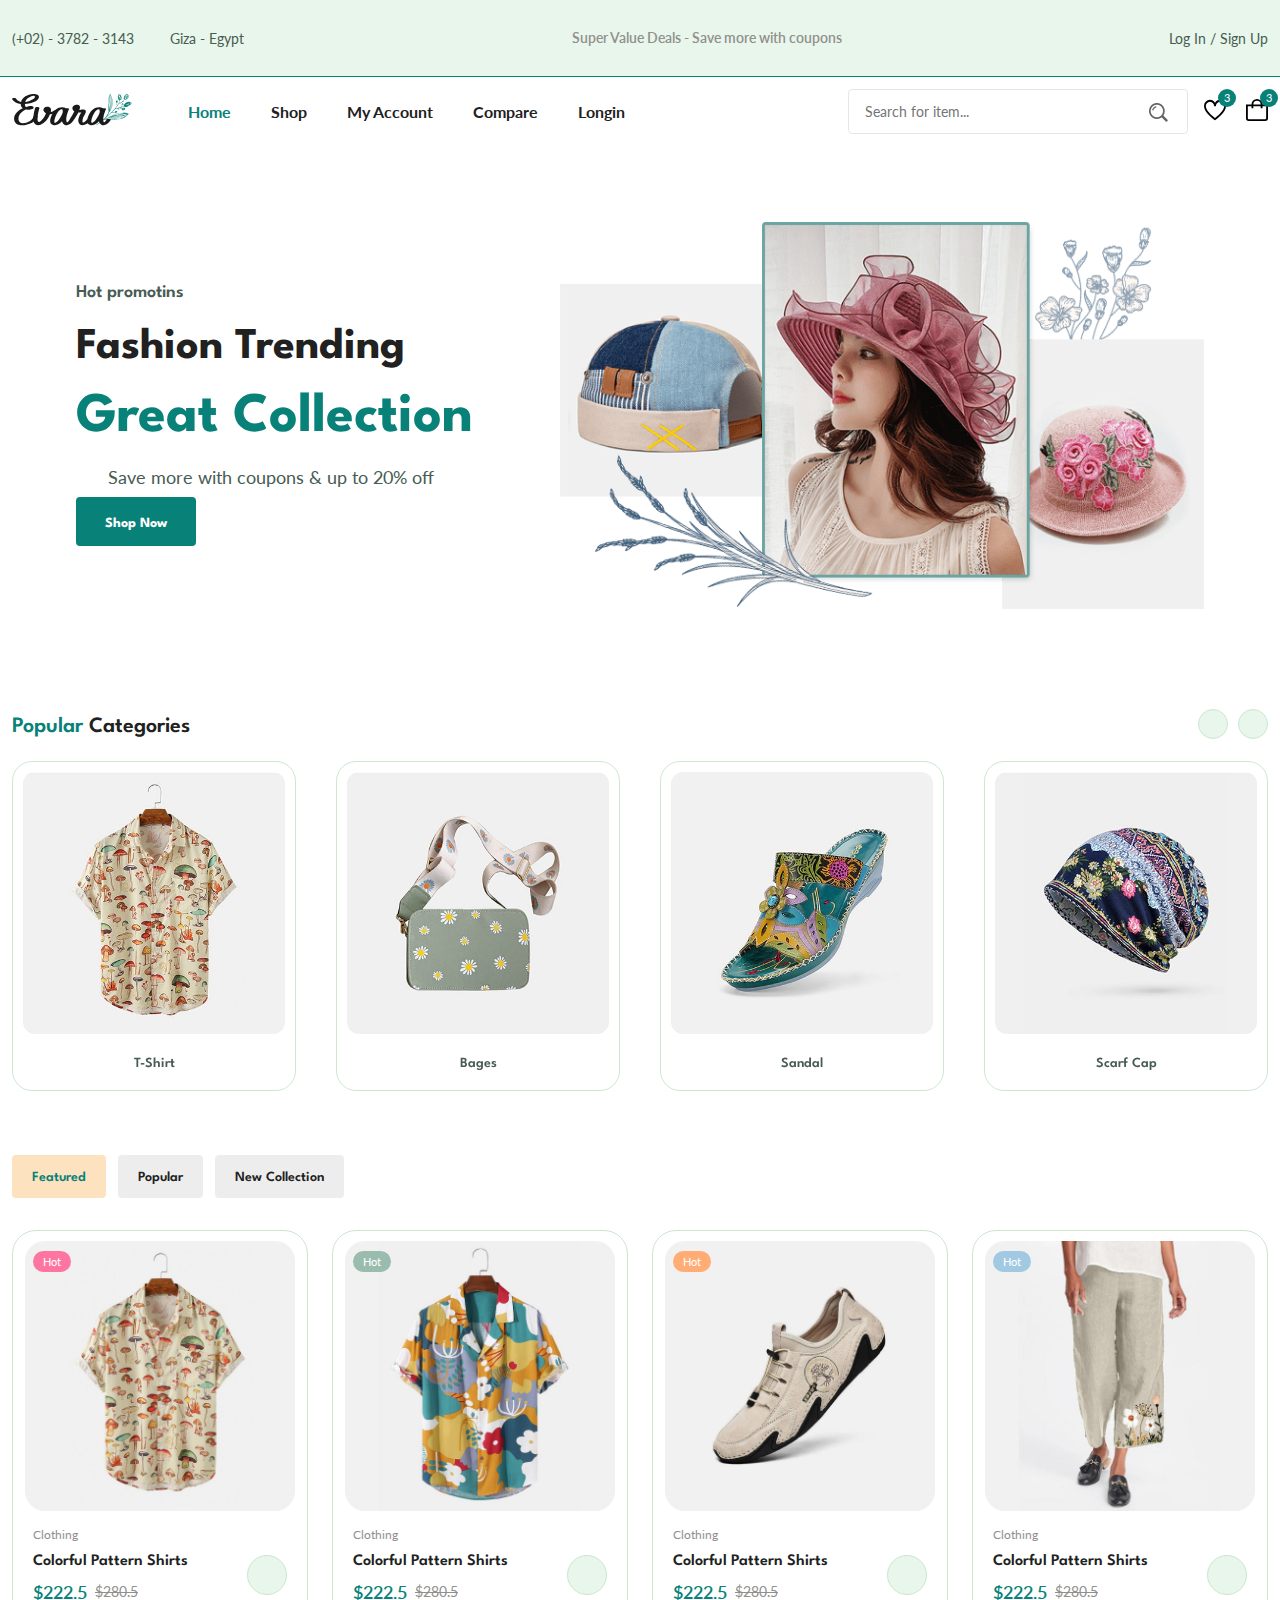
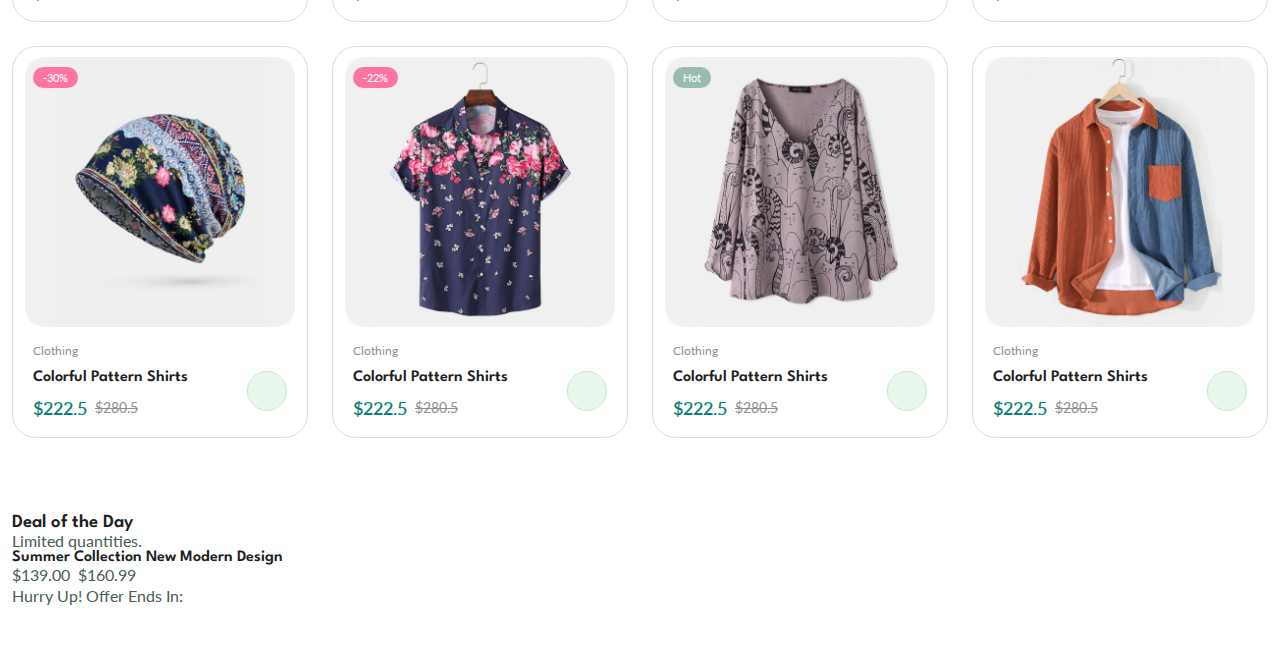
==== index.html @ 7e5b90b3 "first commit" ====
<!DOCTYPE html>
<html lang="en">
  <head>
    <meta charset="UTF-8" />
    <meta name="viewport" content="width=device-width, initial-scale=1.0" />

    <!--=============== FLATICON ===============-->
    <link
      rel="stylesheet"
      href="https://cdn-uicons.flaticon.com/2.1.0/uicons-bold-straight/css/uicons-bold-straight.css"
    />
    <link
      rel="stylesheet"
      href="https://cdn-uicons.flaticon.com/2.1.0/uicons-solid-straight/css/uicons-solid-straight.css"
    />
    <link
      rel="stylesheet"
      href="https://cdn-uicons.flaticon.com/2.1.0/uicons-regular-straight/css/uicons-regular-straight.css"
    />
    <!--=============== SWIPER CSS ===============-->
    <link
      rel="stylesheet"
      href="https://cdn.jsdelivr.net/npm/swiper@11/swiper-bundle.min.css"
    />

    <!--=============== CSS ===============-->
    <link rel="stylesheet" href="assets/css/styles.css" />

    <title>E-commerce</title>
  </head>
  <body>
    <!--=============== HEADER ===============-->
    <header class="header">
      <div class="header-top">
        <div class="header-container container">
          <div class="header-contact">
            <span>(+02) - 3782 - 3143</span>
            <span>Giza - Egypt</span>
          </div>
          <p class="header-alert-news">
            Super Value Deals - Save more with coupons
          </p>
          <a href="login-register.html" class="header-top-action">
            Log In / Sign Up
          </a>
        </div>
      </div>

      <nav class="nav container">
        <a href="/index.html" class="nav-logo">
          <img src="assets/img/logo.svg" alt="" class="nav-logo-img"
        /></a>

        <div class="nav-menu" id="nav-menu">
          <ul class="nav-list">
            <li class="nav-item">
              <a href="index.html" class="nav-link active-link">Home</a>
            </li>

            <li class="nav-item">
              <a href="shop.html" class="nav-link">Shop</a>
            </li>

            <li class="nav-item">
              <a href="accounts.html" class="nav-link">My Account</a>
            </li>

            <li class="nav-item">
              <a href="compare.html" class="nav-link">Compare</a>
            </li>

            <li class="nav-item">
              <a href="login-register.html" class="nav-link">Longin</a>
            </li>
          </ul>

          <div class="header-search">
            <input
              type="text"
              placeholder="Search for item..."
              class="form-input"
            />

            <button class="search-btn">
              <img src="assets/img/search.png" alt="" />
            </button>
          </div>
        </div>

        <div class="header-user-actions">
          <a href="wishlist.html" class="header-action-btn"
            ><img src="assets/img/icon-heart.svg" alt="" />
            <span class="count">3</span></a
          >

          <a href="cart.html" class="header-action-btn"
            ><img src="assets/img/icon-cart.svg" alt="" />
            <span class="count">3</span></a
          >
        </div>
      </nav>
    </header>

    <!--=============== MAIN ===============-->
    <main class="main">
      <!--=============== HOME ===============-->
      <section class="home section-lg">
        <div class="home-container container grid">
          <div class="home-content">
            <span class="home-subtitle">Hot promotins</span>
            <h1 class="home-title">
              Fashion Trending <span>Great Collection</span>
            </h1>
            <p class="home-description">
              Save more with coupons & up to 20% off
            </p>
            <a href="shop.html" class="btn">Shop Now</a>
          </div>

          <img src="assets/img/home-img.png" alt="" class="home-img" />
        </div>
      </section>

      <!--=============== CATEGORIES ===============-->
      <section class="categories container section">
        <h3 class="section-title"><span>Popular</span> Categories</h3>
        <div class="categories-container swiper">
          <div class="swiper-wrapper">
            <a href="shop.html" class="category-item swiper-slide">
              <img
                src="assets/img/category-1.jpg"
                alt=""
                class="category-img"
              />
              <h3 class="category-title">T-Shirt</h3>
            </a>

            <a href="shop.html" class="category-item swiper-slide">
              <img
                src="assets/img/category-2.jpg"
                alt=""
                class="category-img"
              />
              <h3 class="category-title">Bages</h3>
            </a>

            <a href="shop.html" class="category-item swiper-slide">
              <img
                src="assets/img/category-3.jpg"
                alt=""
                class="category-img"
              />
              <h3 class="category-title">Sandal</h3>
            </a>

            <a href="shop.html" class="category-item swiper-slide">
              <img
                src="assets/img/category-4.jpg"
                alt=""
                class="category-img"
              />
              <h3 class="category-title">Scarf Cap</h3>
            </a>

            <a href="shop.html" class="category-item swiper-slide">
              <img
                src="assets/img/category-5.jpg"
                alt=""
                class="category-img"
              />
              <h3 class="category-title">Shoes</h3>
            </a>

            <a href="shop.html" class="category-item swiper-slide">
              <img
                src="assets/img/category-6.jpg"
                alt=""
                class="category-img"
              />
              <h3 class="category-title">Pillowcase</h3>
            </a>

            <a href="shop.html" class="category-item swiper-slide">
              <img
                src="assets/img/category-7.jpg"
                alt=""
                class="category-img"
              />
              <h3 class="category-title">Jumpsuit</h3>
            </a>

            <a href="shop.html" class="category-item swiper-slide">
              <img
                src="assets/img/category-8.jpg"
                alt=""
                class="category-img"
              />
              <h3 class="category-title">Hats</h3>
            </a>
          </div>

          <div class="swiper-button-next">
            <i class="fi fi-bs-angle-small-right"></i>
          </div>
          <div class="swiper-button-prev">
            <i class="fi fi-bs-angle-small-left"></i>
          </div>
        </div>
      </section>

      <!--=============== PRODUCTS ===============-->
      <section class="products section container">
        <div class="tab-btns">
          <span class="tab-btn active-tab" data-target="#featured"
            >Featured</span
          >
          <span class="tab-btn" data-target="#popular">Popular</span>
          <span class="tab-btn" data-target="#new-added">New Collection</span>
        </div>

        <div class="tab-items">
          <div class="tab-item active-tab" content id="featured">
            <div class="products-container grid">
              <div class="product-item">
                <div class="product-banner">
                  <a href="details.html" class="product-images">
                    <img
                      src="assets/img/product-1-1.jpg"
                      alt=""
                      class="product-img default"
                    />

                    <img
                      src="assets/img/product-1-2.jpg"
                      alt=""
                      class="product-img hover"
                    />
                  </a>

                  <div class="product-actions">
                    <a href="#" class="action-btn" aria-label="Quick View">
                      <i class="fi fi-rs-eye"></i>
                    </a>

                    <a href="#" class="action-btn" aria-label="Add To Wishlist">
                      <i class="fi fi-rs-heart"></i>
                    </a>

                    <a href="#" class="action-btn" aria-label="Compare">
                      <i class="fi fi-rs-shuffle"></i>
                    </a>
                  </div>

                  <div class="product-badge light-pink">Hot</div>
                </div>

                <div class="product-content">
                  <span class="product-category">Clothing</span>
                  <a href="details.html">
                    <h3 class="product-title">Colorful Pattern Shirts</h3>
                  </a>
                  <div class="product-rating">
                    <i class="fi fi-ss-star"></i>
                    <i class="fi fi-ss-star"></i>
                    <i class="fi fi-ss-star"></i>
                    <i class="fi fi-ss-star"></i>
                    <i class="fi fi-ss-star"></i>
                  </div>
                  <div class="product-price flex">
                    <span class="new-price">$222.5</span>
                    <span class="old-price">$280.5</span>
                  </div>

                  <a
                    href="#"
                    class="action-btn cart-btn"
                    aria-label="Add To Cart"
                  >
                    <i class="fi fi-rs-shopping-bag-add"></i>
                  </a>
                </div>
              </div>

              <div class="product-item">
                <div class="product-banner">
                  <a href="details.html" class="product-images">
                    <img
                      src="assets/img/product-2-1.jpg"
                      alt=""
                      class="product-img default"
                    />

                    <img
                      src="assets/img/product-2-2.jpg"
                      alt=""
                      class="product-img hover"
                    />
                  </a>

                  <div class="product-actions">
                    <a href="#" class="action-btn" aria-label="Quick View">
                      <i class="fi fi-rs-eye"></i>
                    </a>

                    <a href="#" class="action-btn" aria-label="Add To Wishlist">
                      <i class="fi fi-rs-heart"></i>
                    </a>

                    <a href="#" class="action-btn" aria-label="Compare">
                      <i class="fi fi-rs-shuffle"></i>
                    </a>
                  </div>

                  <div class="product-badge light-green">Hot</div>
                </div>

                <div class="product-content">
                  <span class="product-category">Clothing</span>
                  <a href="details.html">
                    <h3 class="product-title">Colorful Pattern Shirts</h3>
                  </a>
                  <div class="product-rating">
                    <i class="fi fi-ss-star"></i>
                    <i class="fi fi-ss-star"></i>
                    <i class="fi fi-ss-star"></i>
                    <i class="fi fi-ss-star"></i>
                    <i class="fi fi-ss-star"></i>
                  </div>
                  <div class="product-price flex">
                    <span class="new-price">$222.5</span>
                    <span class="old-price">$280.5</span>
                  </div>

                  <a
                    href="#"
                    class="action-btn cart-btn"
                    aria-label="Add To Cart"
                  >
                    <i class="fi fi-rs-shopping-bag-add"></i>
                  </a>
                </div>
              </div>

              <div class="product-item">
                <div class="product-banner">
                  <a href="details.html" class="product-images">
                    <img
                      src="assets/img/product-3-1.jpg"
                      alt=""
                      class="product-img default"
                    />

                    <img
                      src="assets/img/product-3-2.jpg"
                      alt=""
                      class="product-img hover"
                    />
                  </a>

                  <div class="product-actions">
                    <a href="#" class="action-btn" aria-label="Quick View">
                      <i class="fi fi-rs-eye"></i>
                    </a>

                    <a href="#" class="action-btn" aria-label="Add To Wishlist">
                      <i class="fi fi-rs-heart"></i>
                    </a>

                    <a href="#" class="action-btn" aria-label="Compare">
                      <i class="fi fi-rs-shuffle"></i>
                    </a>
                  </div>

                  <div class="product-badge light-orange">Hot</div>
                </div>

                <div class="product-content">
                  <span class="product-category">Clothing</span>
                  <a href="details.html">
                    <h3 class="product-title">Colorful Pattern Shirts</h3>
                  </a>
                  <div class="product-rating">
                    <i class="fi fi-ss-star"></i>
                    <i class="fi fi-ss-star"></i>
                    <i class="fi fi-ss-star"></i>
                    <i class="fi fi-ss-star"></i>
                    <i class="fi fi-ss-star"></i>
                  </div>
                  <div class="product-price flex">
                    <span class="new-price">$222.5</span>
                    <span class="old-price">$280.5</span>
                  </div>

                  <a
                    href="#"
                    class="action-btn cart-btn"
                    aria-label="Add To Cart"
                  >
                    <i class="fi fi-rs-shopping-bag-add"></i>
                  </a>
                </div>
              </div>

              <div class="product-item">
                <div class="product-banner">
                  <a href="details.html" class="product-images">
                    <img
                      src="assets/img/product-4-1.jpg"
                      alt=""
                      class="product-img default"
                    />

                    <img
                      src="assets/img/product-4-2.jpg"
                      alt=""
                      class="product-img hover"
                    />
                  </a>

                  <div class="product-actions">
                    <a href="#" class="action-btn" aria-label="Quick View">
                      <i class="fi fi-rs-eye"></i>
                    </a>

                    <a href="#" class="action-btn" aria-label="Add To Wishlist">
                      <i class="fi fi-rs-heart"></i>
                    </a>

                    <a href="#" class="action-btn" aria-label="Compare">
                      <i class="fi fi-rs-shuffle"></i>
                    </a>
                  </div>

                  <div class="product-badge light-blue">Hot</div>
                </div>

                <div class="product-content">
                  <span class="product-category">Clothing</span>
                  <a href="details.html">
                    <h3 class="product-title">Colorful Pattern Shirts</h3>
                  </a>
                  <div class="product-rating">
                    <i class="fi fi-ss-star"></i>
                    <i class="fi fi-ss-star"></i>
                    <i class="fi fi-ss-star"></i>
                    <i class="fi fi-ss-star"></i>
                    <i class="fi fi-ss-star"></i>
                  </div>
                  <div class="product-price flex">
                    <span class="new-price">$222.5</span>
                    <span class="old-price">$280.5</span>
                  </div>

                  <a
                    href="#"
                    class="action-btn cart-btn"
                    aria-label="Add To Cart"
                  >
                    <i class="fi fi-rs-shopping-bag-add"></i>
                  </a>
                </div>
              </div>

              <div class="product-item">
                <div class="product-banner">
                  <a href="details.html" class="product-images">
                    <img
                      src="assets/img/product-5-1.jpg"
                      alt=""
                      class="product-img default"
                    />

                    <img
                      src="assets/img/product-5-2.jpg"
                      alt=""
                      class="product-img hover"
                    />
                  </a>

                  <div class="product-actions">
                    <a href="#" class="action-btn" aria-label="Quick View">
                      <i class="fi fi-rs-eye"></i>
                    </a>

                    <a href="#" class="action-btn" aria-label="Add To Wishlist">
                      <i class="fi fi-rs-heart"></i>
                    </a>

                    <a href="#" class="action-btn" aria-label="Compare">
                      <i class="fi fi-rs-shuffle"></i>
                    </a>
                  </div>

                  <div class="product-badge light-pink">-30%</div>
                </div>

                <div class="product-content">
                  <span class="product-category">Clothing</span>
                  <a href="details.html">
                    <h3 class="product-title">Colorful Pattern Shirts</h3>
                  </a>
                  <div class="product-rating">
                    <i class="fi fi-ss-star"></i>
                    <i class="fi fi-ss-star"></i>
                    <i class="fi fi-ss-star"></i>
                    <i class="fi fi-ss-star"></i>
                    <i class="fi fi-ss-star"></i>
                  </div>
                  <div class="product-price flex">
                    <span class="new-price">$222.5</span>
                    <span class="old-price">$280.5</span>
                  </div>

                  <a
                    href="#"
                    class="action-btn cart-btn"
                    aria-label="Add To Cart"
                  >
                    <i class="fi fi-rs-shopping-bag-add"></i>
                  </a>
                </div>
              </div>

              <div class="product-item">
                <div class="product-banner">
                  <a href="details.html" class="product-images">
                    <img
                      src="assets/img/product-6-1.jpg"
                      alt=""
                      class="product-img default"
                    />

                    <img
                      src="assets/img/product-6-2.jpg"
                      alt=""
                      class="product-img hover"
                    />
                  </a>

                  <div class="product-actions">
                    <a href="#" class="action-btn" aria-label="Quick View">
                      <i class="fi fi-rs-eye"></i>
                    </a>

                    <a href="#" class="action-btn" aria-label="Add To Wishlist">
                      <i class="fi fi-rs-heart"></i>
                    </a>

                    <a href="#" class="action-btn" aria-label="Compare">
                      <i class="fi fi-rs-shuffle"></i>
                    </a>
                  </div>

                  <div class="product-badge light-pink">-22%</div>
                </div>

                <div class="product-content">
                  <span class="product-category">Clothing</span>
                  <a href="details.html">
                    <h3 class="product-title">Colorful Pattern Shirts</h3>
                  </a>
                  <div class="product-rating">
                    <i class="fi fi-ss-star"></i>
                    <i class="fi fi-ss-star"></i>
                    <i class="fi fi-ss-star"></i>
                    <i class="fi fi-ss-star"></i>
                    <i class="fi fi-ss-star"></i>
                  </div>
                  <div class="product-price flex">
                    <span class="new-price">$222.5</span>
                    <span class="old-price">$280.5</span>
                  </div>

                  <a
                    href="#"
                    class="action-btn cart-btn"
                    aria-label="Add To Cart"
                  >
                    <i class="fi fi-rs-shopping-bag-add"></i>
                  </a>
                </div>
              </div>

              <div class="product-item">
                <div class="product-banner">
                  <a href="details.html" class="product-images">
                    <img
                      src="assets/img/product-7-1.jpg"
                      alt=""
                      class="product-img default"
                    />

                    <img
                      src="assets/img/product-7-2.jpg"
                      alt=""
                      class="product-img hover"
                    />
                  </a>

                  <div class="product-actions">
                    <a href="#" class="action-btn" aria-label="Quick View">
                      <i class="fi fi-rs-eye"></i>
                    </a>

                    <a href="#" class="action-btn" aria-label="Add To Wishlist">
                      <i class="fi fi-rs-heart"></i>
                    </a>

                    <a href="#" class="action-btn" aria-label="Compare">
                      <i class="fi fi-rs-shuffle"></i>
                    </a>
                  </div>

                  <div class="product-badge light-green">Hot</div>
                </div>

                <div class="product-content">
                  <span class="product-category">Clothing</span>
                  <a href="details.html">
                    <h3 class="product-title">Colorful Pattern Shirts</h3>
                  </a>
                  <div class="product-rating">
                    <i class="fi fi-ss-star"></i>
                    <i class="fi fi-ss-star"></i>
                    <i class="fi fi-ss-star"></i>
                    <i class="fi fi-ss-star"></i>
                    <i class="fi fi-ss-star"></i>
                  </div>
                  <div class="product-price flex">
                    <span class="new-price">$222.5</span>
                    <span class="old-price">$280.5</span>
                  </div>

                  <a
                    href="#"
                    class="action-btn cart-btn"
                    aria-label="Add To Cart"
                  >
                    <i class="fi fi-rs-shopping-bag-add"></i>
                  </a>
                </div>
              </div>

              <div class="product-item">
                <div class="product-banner">
                  <a href="details.html" class="product-images">
                    <img
                      src="assets/img/product-8-1.jpg"
                      alt=""
                      class="product-img default"
                    />

                    <img
                      src="assets/img/product-8-2.jpg"
                      alt=""
                      class="product-img hover"
                    />
                  </a>

                  <div class="product-actions">
                    <a href="#" class="action-btn" aria-label="Quick View">
                      <i class="fi fi-rs-eye"></i>
                    </a>

                    <a href="#" class="action-btn" aria-label="Add To Wishlist">
                      <i class="fi fi-rs-heart"></i>
                    </a>

                    <a href="#" class="action-btn" aria-label="Compare">
                      <i class="fi fi-rs-shuffle"></i>
                    </a>
                  </div>
                </div>

                <div class="product-content">
                  <span class="product-category">Clothing</span>
                  <a href="details.html">
                    <h3 class="product-title">Colorful Pattern Shirts</h3>
                  </a>
                  <div class="product-rating">
                    <i class="fi fi-ss-star"></i>
                    <i class="fi fi-ss-star"></i>
                    <i class="fi fi-ss-star"></i>
                    <i class="fi fi-ss-star"></i>
                    <i class="fi fi-ss-star"></i>
                  </div>
                  <div class="product-price flex">
                    <span class="new-price">$222.5</span>
                    <span class="old-price">$280.5</span>
                  </div>

                  <a
                    href="#"
                    class="action-btn cart-btn"
                    aria-label="Add To Cart"
                  >
                    <i class="fi fi-rs-shopping-bag-add"></i>
                  </a>
                </div>
              </div>
            </div>
          </div>

          <div class="tab-item" content id="popular">
            <div class="products-container grid">
              <div class="product-item">
                <div class="product-banner">
                  <a href="details.html" class="product-images">
                    <img
                      src="assets/img/product-9-1.jpg"
                      alt=""
                      class="product-img default"
                    />

                    <img
                      src="assets/img/product-9-2.jpg"
                      alt=""
                      class="product-img hover"
                    />
                  </a>

                  <div class="product-actions">
                    <a href="#" class="action-btn" aria-label="Quick View">
                      <i class="fi fi-rs-eye"></i>
                    </a>

                    <a href="#" class="action-btn" aria-label="Add To Wishlist">
                      <i class="fi fi-rs-heart"></i>
                    </a>

                    <a href="#" class="action-btn" aria-label="Compare">
                      <i class="fi fi-rs-shuffle"></i>
                    </a>
                  </div>

                  <div class="product-badge light-pink">Hot</div>
                </div>

                <div class="product-content">
                  <span class="product-category">Clothing</span>
                  <a href="details.html">
                    <h3 class="product-title">Colorful Pattern Shirts</h3>
                  </a>
                  <div class="product-rating">
                    <i class="fi fi-ss-star"></i>
                    <i class="fi fi-ss-star"></i>
                    <i class="fi fi-ss-star"></i>
                    <i class="fi fi-ss-star"></i>
                    <i class="fi fi-ss-star"></i>
                  </div>
                  <div class="product-price flex">
                    <span class="new-price">$222.5</span>
                    <span class="old-price">$280.5</span>
                  </div>

                  <a
                    href="#"
                    class="action-btn cart-btn"
                    aria-label="Add To Cart"
                  >
                    <i class="fi fi-rs-shopping-bag-add"></i>
                  </a>
                </div>
              </div>

              <div class="product-item">
                <div class="product-banner">
                  <a href="details.html" class="product-images">
                    <img
                      src="assets/img/product-2-1.jpg"
                      alt=""
                      class="product-img default"
                    />

                    <img
                      src="assets/img/product-2-2.jpg"
                      alt=""
                      class="product-img hover"
                    />
                  </a>

                  <div class="product-actions">
                    <a href="#" class="action-btn" aria-label="Quick View">
                      <i class="fi fi-rs-eye"></i>
                    </a>

                    <a href="#" class="action-btn" aria-label="Add To Wishlist">
                      <i class="fi fi-rs-heart"></i>
                    </a>

                    <a href="#" class="action-btn" aria-label="Compare">
                      <i class="fi fi-rs-shuffle"></i>
                    </a>
                  </div>

                  <div class="product-badge light-green">Hot</div>
                </div>

                <div class="product-content">
                  <span class="product-category">Clothing</span>
                  <a href="details.html">
                    <h3 class="product-title">Colorful Pattern Shirts</h3>
                  </a>
                  <div class="product-rating">
                    <i class="fi fi-ss-star"></i>
                    <i class="fi fi-ss-star"></i>
                    <i class="fi fi-ss-star"></i>
                    <i class="fi fi-ss-star"></i>
                    <i class="fi fi-ss-star"></i>
                  </div>
                  <div class="product-price flex">
                    <span class="new-price">$222.5</span>
                    <span class="old-price">$280.5</span>
                  </div>

                  <a
                    href="#"
                    class="action-btn cart-btn"
                    aria-label="Add To Cart"
                  >
                    <i class="fi fi-rs-shopping-bag-add"></i>
                  </a>
                </div>
              </div>

              <div class="product-item">
                <div class="product-banner">
                  <a href="details.html" class="product-images">
                    <img
                      src="assets/img/product-10-1.jpg"
                      alt=""
                      class="product-img default"
                    />

                    <img
                      src="assets/img/product-10-2.jpg"
                      alt=""
                      class="product-img hover"
                    />
                  </a>

                  <div class="product-actions">
                    <a href="#" class="action-btn" aria-label="Quick View">
                      <i class="fi fi-rs-eye"></i>
                    </a>

                    <a href="#" class="action-btn" aria-label="Add To Wishlist">
                      <i class="fi fi-rs-heart"></i>
                    </a>

                    <a href="#" class="action-btn" aria-label="Compare">
                      <i class="fi fi-rs-shuffle"></i>
                    </a>
                  </div>

                  <div class="product-badge light-orange">Hot</div>
                </div>

                <div class="product-content">
                  <span class="product-category">Clothing</span>
                  <a href="details.html">
                    <h3 class="product-title">Colorful Pattern Shirts</h3>
                  </a>
                  <div class="product-rating">
                    <i class="fi fi-ss-star"></i>
                    <i class="fi fi-ss-star"></i>
                    <i class="fi fi-ss-star"></i>
                    <i class="fi fi-ss-star"></i>
                    <i class="fi fi-ss-star"></i>
                  </div>
                  <div class="product-price flex">
                    <span class="new-price">$222.5</span>
                    <span class="old-price">$280.5</span>
                  </div>

                  <a
                    href="#"
                    class="action-btn cart-btn"
                    aria-label="Add To Cart"
                  >
                    <i class="fi fi-rs-shopping-bag-add"></i>
                  </a>
                </div>
              </div>

              <div class="product-item">
                <div class="product-banner">
                  <a href="details.html" class="product-images">
                    <img
                      src="assets/img/product-4-1.jpg"
                      alt=""
                      class="product-img default"
                    />

                    <img
                      src="assets/img/product-4-2.jpg"
                      alt=""
                      class="product-img hover"
                    />
                  </a>

                  <div class="product-actions">
                    <a href="#" class="action-btn" aria-label="Quick View">
                      <i class="fi fi-rs-eye"></i>
                    </a>

                    <a href="#" class="action-btn" aria-label="Add To Wishlist">
                      <i class="fi fi-rs-heart"></i>
                    </a>

                    <a href="#" class="action-btn" aria-label="Compare">
                      <i class="fi fi-rs-shuffle"></i>
                    </a>
                  </div>

                  <div class="product-badge light-blue">Hot</div>
                </div>

                <div class="product-content">
                  <span class="product-category">Clothing</span>
                  <a href="details.html">
                    <h3 class="product-title">Colorful Pattern Shirts</h3>
                  </a>
                  <div class="product-rating">
                    <i class="fi fi-ss-star"></i>
                    <i class="fi fi-ss-star"></i>
                    <i class="fi fi-ss-star"></i>
                    <i class="fi fi-ss-star"></i>
                    <i class="fi fi-ss-star"></i>
                  </div>
                  <div class="product-price flex">
                    <span class="new-price">$222.5</span>
                    <span class="old-price">$280.5</span>
                  </div>

                  <a
                    href="#"
                    class="action-btn cart-btn"
                    aria-label="Add To Cart"
                  >
                    <i class="fi fi-rs-shopping-bag-add"></i>
                  </a>
                </div>
              </div>

              <div class="product-item">
                <div class="product-banner">
                  <a href="details.html" class="product-images">
                    <img
                      src="assets/img/product-5-1.jpg"
                      alt=""
                      class="product-img default"
                    />

                    <img
                      src="assets/img/product-5-2.jpg"
                      alt=""
                      class="product-img hover"
                    />
                  </a>

                  <div class="product-actions">
                    <a href="#" class="action-btn" aria-label="Quick View">
                      <i class="fi fi-rs-eye"></i>
                    </a>

                    <a href="#" class="action-btn" aria-label="Add To Wishlist">
                      <i class="fi fi-rs-heart"></i>
                    </a>

                    <a href="#" class="action-btn" aria-label="Compare">
                      <i class="fi fi-rs-shuffle"></i>
                    </a>
                  </div>

                  <div class="product-badge light-pink">-30%</div>
                </div>

                <div class="product-content">
                  <span class="product-category">Clothing</span>
                  <a href="details.html">
                    <h3 class="product-title">Colorful Pattern Shirts</h3>
                  </a>
                  <div class="product-rating">
                    <i class="fi fi-ss-star"></i>
                    <i class="fi fi-ss-star"></i>
                    <i class="fi fi-ss-star"></i>
                    <i class="fi fi-ss-star"></i>
                    <i class="fi fi-ss-star"></i>
                  </div>
                  <div class="product-price flex">
                    <span class="new-price">$222.5</span>
                    <span class="old-price">$280.5</span>
                  </div>

                  <a
                    href="#"
                    class="action-btn cart-btn"
                    aria-label="Add To Cart"
                  >
                    <i class="fi fi-rs-shopping-bag-add"></i>
                  </a>
                </div>
              </div>

              <div class="product-item">
                <div class="product-banner">
                  <a href="details.html" class="product-images">
                    <img
                      src="assets/img/product-11-1.jpg"
                      alt=""
                      class="product-img default"
                    />

                    <img
                      src="assets/img/product-11-2.jpg"
                      alt=""
                      class="product-img hover"
                    />
                  </a>

                  <div class="product-actions">
                    <a href="#" class="action-btn" aria-label="Quick View">
                      <i class="fi fi-rs-eye"></i>
                    </a>

                    <a href="#" class="action-btn" aria-label="Add To Wishlist">
                      <i class="fi fi-rs-heart"></i>
                    </a>

                    <a href="#" class="action-btn" aria-label="Compare">
                      <i class="fi fi-rs-shuffle"></i>
                    </a>
                  </div>

                  <div class="product-badge light-pink">-22%</div>
                </div>

                <div class="product-content">
                  <span class="product-category">Clothing</span>
                  <a href="details.html">
                    <h3 class="product-title">Colorful Pattern Shirts</h3>
                  </a>
                  <div class="product-rating">
                    <i class="fi fi-ss-star"></i>
                    <i class="fi fi-ss-star"></i>
                    <i class="fi fi-ss-star"></i>
                    <i class="fi fi-ss-star"></i>
                    <i class="fi fi-ss-star"></i>
                  </div>
                  <div class="product-price flex">
                    <span class="new-price">$222.5</span>
                    <span class="old-price">$280.5</span>
                  </div>

                  <a
                    href="#"
                    class="action-btn cart-btn"
                    aria-label="Add To Cart"
                  >
                    <i class="fi fi-rs-shopping-bag-add"></i>
                  </a>
                </div>
              </div>

              <div class="product-item">
                <div class="product-banner">
                  <a href="details.html" class="product-images">
                    <img
                      src="assets/img/product-7-1.jpg"
                      alt=""
                      class="product-img default"
                    />

                    <img
                      src="assets/img/product-7-2.jpg"
                      alt=""
                      class="product-img hover"
                    />
                  </a>

                  <div class="product-actions">
                    <a href="#" class="action-btn" aria-label="Quick View">
                      <i class="fi fi-rs-eye"></i>
                    </a>

                    <a href="#" class="action-btn" aria-label="Add To Wishlist">
                      <i class="fi fi-rs-heart"></i>
                    </a>

                    <a href="#" class="action-btn" aria-label="Compare">
                      <i class="fi fi-rs-shuffle"></i>
                    </a>
                  </div>

                  <div class="product-badge light-green">Hot</div>
                </div>

                <div class="product-content">
                  <span class="product-category">Clothing</span>
                  <a href="details.html">
                    <h3 class="product-title">Colorful Pattern Shirts</h3>
                  </a>
                  <div class="product-rating">
                    <i class="fi fi-ss-star"></i>
                    <i class="fi fi-ss-star"></i>
                    <i class="fi fi-ss-star"></i>
                    <i class="fi fi-ss-star"></i>
                    <i class="fi fi-ss-star"></i>
                  </div>
                  <div class="product-price flex">
                    <span class="new-price">$222.5</span>
                    <span class="old-price">$280.5</span>
                  </div>

                  <a
                    href="#"
                    class="action-btn cart-btn"
                    aria-label="Add To Cart"
                  >
                    <i class="fi fi-rs-shopping-bag-add"></i>
                  </a>
                </div>
              </div>

              <div class="product-item">
                <div class="product-banner">
                  <a href="details.html" class="product-images">
                    <img
                      src="assets/img/product-8-1.jpg"
                      alt=""
                      class="product-img default"
                    />

                    <img
                      src="assets/img/product-8-2.jpg"
                      alt=""
                      class="product-img hover"
                    />
                  </a>

                  <div class="product-actions">
                    <a href="#" class="action-btn" aria-label="Quick View">
                      <i class="fi fi-rs-eye"></i>
                    </a>

                    <a href="#" class="action-btn" aria-label="Add To Wishlist">
                      <i class="fi fi-rs-heart"></i>
                    </a>

                    <a href="#" class="action-btn" aria-label="Compare">
                      <i class="fi fi-rs-shuffle"></i>
                    </a>
                  </div>
                </div>

                <div class="product-content">
                  <span class="product-category">Clothing</span>
                  <a href="details.html">
                    <h3 class="product-title">Colorful Pattern Shirts</h3>
                  </a>
                  <div class="product-rating">
                    <i class="fi fi-ss-star"></i>
                    <i class="fi fi-ss-star"></i>
                    <i class="fi fi-ss-star"></i>
                    <i class="fi fi-ss-star"></i>
                    <i class="fi fi-ss-star"></i>
                  </div>
                  <div class="product-price flex">
                    <span class="new-price">$222.5</span>
                    <span class="old-price">$280.5</span>
                  </div>

                  <a
                    href="#"
                    class="action-btn cart-btn"
                    aria-label="Add To Cart"
                  >
                    <i class="fi fi-rs-shopping-bag-add"></i>
                  </a>
                </div>
              </div>
            </div>
          </div>

          <div class="tab-item" content id="new-added">
            <div class="products-container grid">
              <div class="product-item">
                <div class="product-banner">
                  <a href="details.html" class="product-images">
                    <img
                      src="assets/img/product-1-1.jpg"
                      alt=""
                      class="product-img default"
                    />

                    <img
                      src="assets/img/product-1-2.jpg"
                      alt=""
                      class="product-img hover"
                    />
                  </a>

                  <div class="product-actions">
                    <a href="#" class="action-btn" aria-label="Quick View">
                      <i class="fi fi-rs-eye"></i>
                    </a>

                    <a href="#" class="action-btn" aria-label="Add To Wishlist">
                      <i class="fi fi-rs-heart"></i>
                    </a>

                    <a href="#" class="action-btn" aria-label="Compare">
                      <i class="fi fi-rs-shuffle"></i>
                    </a>
                  </div>

                  <div class="product-badge light-pink">Hot</div>
                </div>

                <div class="product-content">
                  <span class="product-category">Clothing</span>
                  <a href="details.html">
                    <h3 class="product-title">Colorful Pattern Shirts</h3>
                  </a>
                  <div class="product-rating">
                    <i class="fi fi-ss-star"></i>
                    <i class="fi fi-ss-star"></i>
                    <i class="fi fi-ss-star"></i>
                    <i class="fi fi-ss-star"></i>
                    <i class="fi fi-ss-star"></i>
                  </div>
                  <div class="product-price flex">
                    <span class="new-price">$222.5</span>
                    <span class="old-price">$280.5</span>
                  </div>

                  <a
                    href="#"
                    class="action-btn cart-btn"
                    aria-label="Add To Cart"
                  >
                    <i class="fi fi-rs-shopping-bag-add"></i>
                  </a>
                </div>
              </div>

              <div class="product-item">
                <div class="product-banner">
                  <a href="details.html" class="product-images">
                    <img
                      src="assets/img/product-12-1.jpg"
                      alt=""
                      class="product-img default"
                    />

                    <img
                      src="assets/img/product-12-2.jpg"
                      alt=""
                      class="product-img hover"
                    />
                  </a>

                  <div class="product-actions">
                    <a href="#" class="action-btn" aria-label="Quick View">
                      <i class="fi fi-rs-eye"></i>
                    </a>

                    <a href="#" class="action-btn" aria-label="Add To Wishlist">
                      <i class="fi fi-rs-heart"></i>
                    </a>

                    <a href="#" class="action-btn" aria-label="Compare">
                      <i class="fi fi-rs-shuffle"></i>
                    </a>
                  </div>

                  <div class="product-badge light-green">Hot</div>
                </div>

                <div class="product-content">
                  <span class="product-category">Clothing</span>
                  <a href="details.html">
                    <h3 class="product-title">Colorful Pattern Shirts</h3>
                  </a>
                  <div class="product-rating">
                    <i class="fi fi-ss-star"></i>
                    <i class="fi fi-ss-star"></i>
                    <i class="fi fi-ss-star"></i>
                    <i class="fi fi-ss-star"></i>
                    <i class="fi fi-ss-star"></i>
                  </div>
                  <div class="product-price flex">
                    <span class="new-price">$222.5</span>
                    <span class="old-price">$280.5</span>
                  </div>

                  <a
                    href="#"
                    class="action-btn cart-btn"
                    aria-label="Add To Cart"
                  >
                    <i class="fi fi-rs-shopping-bag-add"></i>
                  </a>
                </div>
              </div>

              <div class="product-item">
                <div class="product-banner">
                  <a href="details.html" class="product-images">
                    <img
                      src="assets/img/product-3-1.jpg"
                      alt=""
                      class="product-img default"
                    />

                    <img
                      src="assets/img/product-3-2.jpg"
                      alt=""
                      class="product-img hover"
                    />
                  </a>

                  <div class="product-actions">
                    <a href="#" class="action-btn" aria-label="Quick View">
                      <i class="fi fi-rs-eye"></i>
                    </a>

                    <a href="#" class="action-btn" aria-label="Add To Wishlist">
                      <i class="fi fi-rs-heart"></i>
                    </a>

                    <a href="#" class="action-btn" aria-label="Compare">
                      <i class="fi fi-rs-shuffle"></i>
                    </a>
                  </div>

                  <div class="product-badge light-orange">Hot</div>
                </div>

                <div class="product-content">
                  <span class="product-category">Clothing</span>
                  <a href="details.html">
                    <h3 class="product-title">Colorful Pattern Shirts</h3>
                  </a>
                  <div class="product-rating">
                    <i class="fi fi-ss-star"></i>
                    <i class="fi fi-ss-star"></i>
                    <i class="fi fi-ss-star"></i>
                    <i class="fi fi-ss-star"></i>
                    <i class="fi fi-ss-star"></i>
                  </div>
                  <div class="product-price flex">
                    <span class="new-price">$222.5</span>
                    <span class="old-price">$280.5</span>
                  </div>

                  <a
                    href="#"
                    class="action-btn cart-btn"
                    aria-label="Add To Cart"
                  >
                    <i class="fi fi-rs-shopping-bag-add"></i>
                  </a>
                </div>
              </div>

              <div class="product-item">
                <div class="product-banner">
                  <a href="details.html" class="product-images">
                    <img
                      src="assets/img/product-13-1.jpg"
                      alt=""
                      class="product-img default"
                    />

                    <img
                      src="assets/img/product-13-2.jpg"
                      alt=""
                      class="product-img hover"
                    />
                  </a>

                  <div class="product-actions">
                    <a href="#" class="action-btn" aria-label="Quick View">
                      <i class="fi fi-rs-eye"></i>
                    </a>

                    <a href="#" class="action-btn" aria-label="Add To Wishlist">
                      <i class="fi fi-rs-heart"></i>
                    </a>

                    <a href="#" class="action-btn" aria-label="Compare">
                      <i class="fi fi-rs-shuffle"></i>
                    </a>
                  </div>

                  <div class="product-badge light-blue">Hot</div>
                </div>

                <div class="product-content">
                  <span class="product-category">Clothing</span>
                  <a href="details.html">
                    <h3 class="product-title">Colorful Pattern Shirts</h3>
                  </a>
                  <div class="product-rating">
                    <i class="fi fi-ss-star"></i>
                    <i class="fi fi-ss-star"></i>
                    <i class="fi fi-ss-star"></i>
                    <i class="fi fi-ss-star"></i>
                    <i class="fi fi-ss-star"></i>
                  </div>
                  <div class="product-price flex">
                    <span class="new-price">$222.5</span>
                    <span class="old-price">$280.5</span>
                  </div>

                  <a
                    href="#"
                    class="action-btn cart-btn"
                    aria-label="Add To Cart"
                  >
                    <i class="fi fi-rs-shopping-bag-add"></i>
                  </a>
                </div>
              </div>

              <div class="product-item">
                <div class="product-banner">
                  <a href="details.html" class="product-images">
                    <img
                      src="assets/img/product-10-1.jpg"
                      alt=""
                      class="product-img default"
                    />

                    <img
                      src="assets/img/product-10-2.jpg"
                      alt=""
                      class="product-img hover"
                    />
                  </a>

                  <div class="product-actions">
                    <a href="#" class="action-btn" aria-label="Quick View">
                      <i class="fi fi-rs-eye"></i>
                    </a>

                    <a href="#" class="action-btn" aria-label="Add To Wishlist">
                      <i class="fi fi-rs-heart"></i>
                    </a>

                    <a href="#" class="action-btn" aria-label="Compare">
                      <i class="fi fi-rs-shuffle"></i>
                    </a>
                  </div>

                  <div class="product-badge light-pink">-30%</div>
                </div>

                <div class="product-content">
                  <span class="product-category">Clothing</span>
                  <a href="details.html">
                    <h3 class="product-title">Colorful Pattern Shirts</h3>
                  </a>
                  <div class="product-rating">
                    <i class="fi fi-ss-star"></i>
                    <i class="fi fi-ss-star"></i>
                    <i class="fi fi-ss-star"></i>
                    <i class="fi fi-ss-star"></i>
                    <i class="fi fi-ss-star"></i>
                  </div>
                  <div class="product-price flex">
                    <span class="new-price">$222.5</span>
                    <span class="old-price">$280.5</span>
                  </div>

                  <a
                    href="#"
                    class="action-btn cart-btn"
                    aria-label="Add To Cart"
                  >
                    <i class="fi fi-rs-shopping-bag-add"></i>
                  </a>
                </div>
              </div>

              <div class="product-item">
                <div class="product-banner">
                  <a href="details.html" class="product-images">
                    <img
                      src="assets/img/product-6-1.jpg"
                      alt=""
                      class="product-img default"
                    />

                    <img
                      src="assets/img/product-6-2.jpg"
                      alt=""
                      class="product-img hover"
                    />
                  </a>

                  <div class="product-actions">
                    <a href="#" class="action-btn" aria-label="Quick View">
                      <i class="fi fi-rs-eye"></i>
                    </a>

                    <a href="#" class="action-btn" aria-label="Add To Wishlist">
                      <i class="fi fi-rs-heart"></i>
                    </a>

                    <a href="#" class="action-btn" aria-label="Compare">
                      <i class="fi fi-rs-shuffle"></i>
                    </a>
                  </div>

                  <div class="product-badge light-pink">-22%</div>
                </div>

                <div class="product-content">
                  <span class="product-category">Clothing</span>
                  <a href="details.html">
                    <h3 class="product-title">Colorful Pattern Shirts</h3>
                  </a>
                  <div class="product-rating">
                    <i class="fi fi-ss-star"></i>
                    <i class="fi fi-ss-star"></i>
                    <i class="fi fi-ss-star"></i>
                    <i class="fi fi-ss-star"></i>
                    <i class="fi fi-ss-star"></i>
                  </div>
                  <div class="product-price flex">
                    <span class="new-price">$222.5</span>
                    <span class="old-price">$280.5</span>
                  </div>

                  <a
                    href="#"
                    class="action-btn cart-btn"
                    aria-label="Add To Cart"
                  >
                    <i class="fi fi-rs-shopping-bag-add"></i>
                  </a>
                </div>
              </div>

              <div class="product-item">
                <div class="product-banner">
                  <a href="details.html" class="product-images">
                    <img
                      src="assets/img/product-9-1.jpg"
                      alt=""
                      class="product-img default"
                    />

                    <img
                      src="assets/img/product-9-2.jpg"
                      alt=""
                      class="product-img hover"
                    />
                  </a>

                  <div class="product-actions">
                    <a href="#" class="action-btn" aria-label="Quick View">
                      <i class="fi fi-rs-eye"></i>
                    </a>

                    <a href="#" class="action-btn" aria-label="Add To Wishlist">
                      <i class="fi fi-rs-heart"></i>
                    </a>

                    <a href="#" class="action-btn" aria-label="Compare">
                      <i class="fi fi-rs-shuffle"></i>
                    </a>
                  </div>

                  <div class="product-badge light-green">Hot</div>
                </div>

                <div class="product-content">
                  <span class="product-category">Clothing</span>
                  <a href="details.html">
                    <h3 class="product-title">Colorful Pattern Shirts</h3>
                  </a>
                  <div class="product-rating">
                    <i class="fi fi-ss-star"></i>
                    <i class="fi fi-ss-star"></i>
                    <i class="fi fi-ss-star"></i>
                    <i class="fi fi-ss-star"></i>
                    <i class="fi fi-ss-star"></i>
                  </div>
                  <div class="product-price flex">
                    <span class="new-price">$222.5</span>
                    <span class="old-price">$280.5</span>
                  </div>

                  <a
                    href="#"
                    class="action-btn cart-btn"
                    aria-label="Add To Cart"
                  >
                    <i class="fi fi-rs-shopping-bag-add"></i>
                  </a>
                </div>
              </div>

              <div class="product-item">
                <div class="product-banner">
                  <a href="details.html" class="product-images">
                    <img
                      src="assets/img/product-8-1.jpg"
                      alt=""
                      class="product-img default"
                    />

                    <img
                      src="assets/img/product-8-2.jpg"
                      alt=""
                      class="product-img hover"
                    />
                  </a>

                  <div class="product-actions">
                    <a href="#" class="action-btn" aria-label="Quick View">
                      <i class="fi fi-rs-eye"></i>
                    </a>

                    <a href="#" class="action-btn" aria-label="Add To Wishlist">
                      <i class="fi fi-rs-heart"></i>
                    </a>

                    <a href="#" class="action-btn" aria-label="Compare">
                      <i class="fi fi-rs-shuffle"></i>
                    </a>
                  </div>
                </div>

                <div class="product-content">
                  <span class="product-category">Clothing</span>
                  <a href="details.html">
                    <h3 class="product-title">Colorful Pattern Shirts</h3>
                  </a>
                  <div class="product-rating">
                    <i class="fi fi-ss-star"></i>
                    <i class="fi fi-ss-star"></i>
                    <i class="fi fi-ss-star"></i>
                    <i class="fi fi-ss-star"></i>
                    <i class="fi fi-ss-star"></i>
                  </div>
                  <div class="product-price flex">
                    <span class="new-price">$222.5</span>
                    <span class="old-price">$280.5</span>
                  </div>

                  <a
                    href="#"
                    class="action-btn cart-btn"
                    aria-label="Add To Cart"
                  >
                    <i class="fi fi-rs-shopping-bag-add"></i>
                  </a>
                </div>
              </div>
            </div>
          </div>
        </div>
      </section>

      <!--=============== DEALS ===============-->
      <section class="deals section">
        <div class="deals-container container grid">
          <div class="deals__item">
            <div class="deals__group">
              <h3 class="deals__brand">Deal of the Day</h3>
              <span class="deals__category">Limited quantities.</span>
            </div>

            <h4 class="deals__title">Summer Collection New Modern Design</h4>

            <div class="deals__price flex">
              <span class="new__price">$139.00</span>
              <span class="old__price">$160.99</span>
            </div>

            <div class="deals__group">
              <p class="deals__countdown-text">Hurry Up! Offer Ends In:</p>
            </div>
          </div>
        </div>
      </section>

      <!--=============== NEW ARRIVALS ===============-->
      <section class="new__arrivals"></section>

      <!--=============== SHOWCASE ===============-->
      <section class="showcase"></section>

      <!--=============== NEWSLETTER ===============-->
      <section class="newsletter"></section>
    </main>

    <!--=============== FOOTER ===============-->
    <footer class="footer"></footer>

    <!--=============== SWIPER JS ===============-->
    <script src="https://cdn.jsdelivr.net/npm/swiper@11/swiper-bundle.min.js"></script>

    <!--=============== MAIN JS ===============-->
    <script src="assets/js/main.js"></script>
  </body>
</html>
---- assets/css/styles.css ----
@import url("https://fonts.googleapis.com/css2?family=Lato:wght@400;700&family=Spartan:wght@400;500;600;700&display=swap");

:root {
  --header-height: 4rem;

  /*========== Colors ==========*/
  /* Color mode HSL(hue, saturation, lightness) */
  --first-color: hsl(176, 88%, 27%);
  --first-color-alt: hsl(129, 44%, 94%);
  --second-color: hsl(34, 94%, 87%);
  --title-color: hsl(0, 0%, 13%);
  --text-color: hsl(154, 13%, 32%);
  --text-color-light: hsl(60, 1%, 56%);
  --body-color: hsl(0, 0%, 100%);
  --container-color: hsl(0, 0%, 93%);
  --border-color: hsl(129, 36%, 85%);
  --border-color-alt: hsl(113, 15%, 90%);

  /*========== Font and typography ==========*/
  /* .5rem = 8px | 1rem = 16px ... */
  --body-font: "Lato", sans-serif;
  --second-font: "Spartan", sans-serif;
  --big-font-size: 3.5rem;
  --h1-font-size: 2.75rem;
  --h2-font-size: 2rem;
  --h3-font-size: 1.75rem;
  --h4-font-size: 1.375rem;
  --large-font-size: 1.125rem;
  --normal-font-size: 1rem;
  --small-font-size: 0.875rem;
  --smaller-font-size: 0.75rem;
  --tiny-font-size: 0.6875rem;

  /*========== Font weight ==========*/
  --weight-400: 400;
  --weight-500: 500;
  --weight-600: 600;
  --weight-700: 700;

  /*========== Transition ==========*/
  --transition: cubic-bezier(0, 0, 0.05, 1);
}

/* Responsive typography */
@media screen and (max-width: 1200px) {
  :root {
    --big-font-size: ;
    --h1-font-size: ;
    --h2-font-size: ;
    --h3-font-size: ;
    --h4-font-size: ;
    --large-font-size: ;
    --normal-font-size: ;
    --small-font-size: ;
    --smaller-font-size: ;
    --tiny-font-size: ;
  }
}

/*=============== BASE ===============*/
* {
  margin: 0;
  padding: 0;
  box-sizing: border-box;
}
input,
textarea,
body {
  color: var(--text-color);
  font-family: var(--body-font);
  font-size: var(--normal-font-size);
  font-weight: var(--weight-400);
}
body {
  background-color: var(--body-color);
}
h1,
h2,
h3,
h4 {
  font-family: var(--second-font);
  color: var(--title-color);
  font-weight: var(--weight-600);
}
ul {
  list-style: none;
}
a {
  text-decoration: none;
}
p {
  line-height: 1.5rem;
}
img {
  max-width: 100%;
}
button,
textarea,
input {
  background-color: transparent;
  border: none;
  outline: none;
}
/*=============== REUSABLE CSS CLASSES ===============*/
.container {
  max-width: 1320px;
  margin: auto; /*////////-inline??/////////*/
  padding: 0.75rem; /*/////////-inline??////////*/
}
.grid {
  display: grid;
  gap: 1.5rem;
}
.section-lg {
  padding: 4rem;
}
.section {
  padding-block: 2rem;
}
.section-title {
  font-size: var(--h4-font-size);
  margin-bottom: 1.5rem;
}
.section-title span {
  color: var(--first-color);
}
.form-input {
  border: 1px solid var(--border-color-alt);
  padding: 1rem;
  height: 45px;
  border-radius: 0.25rem;
  font-size: var(--small-font-size);
}
.flex {
  display: flex;
  align-items: center;
  column-gap: 0.5rem;
}
.new-price {
  color: var(--first-color);
  font-weight: var(--weight-600);
}
.old-price {
  color: var(--text-color-light);
  font-size: var(--small-font-size);
  text-decoration: line-through;
}

/*=============== HEADER & NAV ===============*/
.header-top {
  background-color: var(--first-color-alt);
  border-bottom: 1px solid var(--first-color);
  padding-block: 0.875rem;
}
.header-container {
  display: flex;
  align-items: center;
  justify-content: space-between;
}
.header-contact span:first-child {
  margin-right: 2rem;
}
.header-contact,
.header-alert-news,
.header-top-action {
  font-size: var(--small-font-size);
}
.header-alert-news {
  color: var(--text-color-light);
  font-weight: var(--weight-600);
}
.header-top-action {
  color: var(--text-color);
}

.nav,
.nav-menu,
.nav-list,
.header-user-actions {
  display: flex;
  align-items: center;
}
.nav {
  height: calc(var(--header-height)+2.5rem);
  justify-content: space-between;
  column-gap: 1rem;
}
.nav-logo-img {
  width: 150px;
}
.nav-menu {
  width: 100%;
  margin-left: 2.5rem;
}

.nav-list {
  column-gap: 2.5rem;
  margin-right: auto;
}
.nav-link {
  color: var(--title-color);
  font-weight: var(--weight-700);
  transition: all 0.2s var(--transition);
}
.header-search {
  width: 340px;
  position: relative;
}
.header-search .form-input {
  width: 100%;
}
.search-btn {
  position: absolute;
  top: 24%;
  right: 1.25rem;
  cursor: pointer;
}
.header-user-actions {
  column-gap: 1.25rem;
}
.header-action-btn {
  position: relative;
}
.header-action-btn img {
  width: 30px;
}
.header-action-btn .count {
  position: absolute;
  top: -0.625rem;
  right: -0.625rem;
  background-color: var(--first-color);
  color: var(--body-color);
  height: 18px;
  width: 18px;
  line-height: 18px;
  border-radius: 50%;
  text-align: center;
  font-size: var(--tiny-font-size);
}

/* Active link */
.active-link,
.nav-link:hover {
  color: var(--first-color);
}

/*=============== HOME ===============*/
.home-container {
  grid-template-columns: 5fr 7fr;
  align-items: center;
}
.home-subtitle,
.home-description {
  font-size: var(--large-font-size);
}
.home-subtitle {
  font-family: var(--second-font);
  font-weight: var(--weight-600);
  margin-bottom: 1rem;
  display: block;
}
.home-title {
  font-size: var(--h1-font-size);
  font-weight: var(--weight-700);
  line-height: 1.4;
}
.home-title span {
  color: var(--first-color);
  font-size: var(--big-font-size);
}
.home-description {
  margin: 0.5rem 2rem;
}
.home-img {
  justify-self: flex-end;
}

/*=============== BUTTONS ===============*/
.btn {
  display: inline-block;
  background-color: var(--first-color);
  border: 2px solid var(--first-color);
  color: var(--body-color);
  padding: 0 1.7rem;
  height: 49px;
  line-height: 49px;
  border-radius: 0.25rem;
  font-family: var(--second-font);
  font-size: var(--small-font-size);
  font-weight: var(--weight-700);
  transition: all 0.4s var(--transition);
}
.btn:hover {
  background-color: transparent;
  color: var(--first-color);
}

/*=============== CATEGORIES ===============*/
.categories {
  overflow: hidden;
}
.category-item {
  text-align: center;
  border: 1px solid var(--border-color);
  padding: 0.625rem 0.625rem 1.25rem;
  border-radius: 1.25rem;
}
.category-img {
  border-radius: 0.75rem;
  margin-bottom: 1.25rem;
}
.category-title {
  color: var(--text-color);
  font-size: var(--small-font-size);
}

/* Swiper class */
.swiper {
  overflow: initial;
}
.swiper-button-prev::after,
.swiper-button-next::after {
  content: "";
}
.swiper-button-prev,
.swiper-button-next {
  top: -1.875rem;
  background-color: var(--first-color-alt);
  border: 1px solid var(--border-color);
  width: 30px;
  height: 30px;
  border-radius: 50%;
  color: var(--first-color);
  font-size: var(--h4-font-size);
  padding-top: 0.25rem;
}
.swiper-button-prev {
  left: initial;
  right: 2.5rem;
}
.swiper-button-next {
  right: 0;
}

/*=============== PRODUCTS ===============*/
.tab-btns {
  display: flex;
  column-gap: 0.75rem;
  margin-bottom: 2rem;
}
.tab-btn {
  background-color: var(--container-color);
  color: var(--title-color);
  padding: 1rem 1.25rem 0.875rem;
  border-radius: 0.25rem;
  font-family: var(--second-font);
  font-size: var(--small-font-size);
  font-weight: var(--weight-600);
  cursor: pointer;
}

.products-container {
  grid-template-columns: repeat(4, 1fr);
}
.product-item {
  border: 1px solid var(--border-color);
  border-radius: 1.5rem;
}
.product-banner {
  padding: 0.625rem 0.75rem 0.75rem;
}
.product-banner,
.product-images {
  position: relative;
}
.product-images {
  display: block;
  overflow: hidden;
  border-radius: 1.25rem;
}
.product-img {
  vertical-align: middle;
  transition: all 1.5s var(--transition);
}
.product-item:hover .product-img {
  transform: scale(1.1);
}
.product-img.hover {
  position: absolute;
  top: 0;
  left: 0;
}
.product-actions {
  position: absolute;
  top: 50%;
  left: 50%;
  transform: translate(-50%, -50%);
  display: flex;
  column-gap: 0.5rem;
  transition: all .2s var(--transition);
}
.action-btn {
  width: 40px;
  height: 40px;
  line-height: 42px;
  text-align: center;
  border-radius: 50%;
  background-color: var(--first-color-alt);
  border: 1px solid var(--border-color);
  color: var(--text-color);
  font-size: var(--small-font-size);
  position: relative;
}
.action-btn::before,
.action-btn::after {
  position: absolute;
  left: 50%;
  transform: translate(-50%);
  transition: all .3s cubic-bezier(0.71, 1.7, 0.77, 1.24);
}
.action-btn::before {
  content: "";
  top: -2px;
  border: 0.5rem solid transparent;
  border-top-color: var(--first-color);
}
.action-btn::after {
  content: attr(aria-label);
  bottom: 100%;
  background-color: var(--first-color);
  color: var(--body-color);
  font-size: var(--tiny-font-size);
  white-space: nowrap;
  padding-inline: 0.625rem;
  border-radius: 0.25rem;
  line-height: 2.58;
}
.product-badge {
  position: absolute;
  left: 1.25rem;
  top: 1.25rem;
  background-color: var(--first-color);
  color: var(--body-color);
  padding: 0.25rem 0.625rem;
  border-radius: 2.5rem;
  font-size: var(--tiny-font-size);
}
.product-badge.light-pink {
  background-color: hsl(341, 100%, 73%);
}
.product-badge.light-green {
  background-color: hsl(155, 20%, 67%);
}
.product-badge.light-orange {
  background-color: hsl(24, 100%, 73%);
}
.product-badge.light-blue {
  background-color: hsl(202, 53%, 76%);
}
.product-content {
  padding: 0 1.25rem 1.125rem;
  position: relative;
}
.product-category {
  color: var(--text-color-light);
  font-size: var(--smaller-font-size);
}
.product-title {
  font-size: var(--normal-font-size);
  margin-block: 0.75rem 0.5rem;
}
.product-rating {
  color: hsl(42, 100%, 50%);
  font-size: var(--smaller-font-size);
  margin-bottom: 0.75rem;
}
.product-price .new-price {
  font-size: var(--large-font-size);
}
.cart-btn {
  position: absolute;
  bottom: 1.6rem;
  right: 1.25rem;
}

/* Active Tab */
.tab-btn.active-tab {
  color: var(--first-color);
  background-color: var(--second-color);
}
.tab-item:not(.active-tab) {
  display: none;
}

/* Product Hover */
.product-img.hover,
.product-actions,
.action-btn::before,
.action-btn::after,
.product-item:hover .product-img.default {
  opacity: 0;
}
.product-item:hover {
  box-shadow: 0 0 10px hsla(0, 0%, 0%, 0.1);
}
.product-item:hover .product-img.hover,
.product-item:hover .product-actions,
.action-btn:hover::before,
.action-btn:hover::after {
  opacity: 1;
}
.action-btn:hover::before,
.action-btn:hover::after{
  transform: translateX(-50%) translateY(-.5rem);
}

.action-btn:hover{
  background-color: var(--first-color);
  border-color: var(--first-color);
  color: var(--body-color);
}

/*=============== DEALS ===============*/

/*=============== NEW ARRIVALS ===============*/

/*=============== SHOWCASE ===============*/

/*=============== NEWSLETTER ===============*/

/*=============== FOOTER ===============*/

/*=============== BREADCRUMBS ===============*/

/*=============== SHOP ===============*/

/*=============== DETAILS ===============*/

/*=============== DETAILS INFO & REVIEWS ===============*/

/*=============== CART ===============*/

/*=============== CART OTHERS ===============*/

/*=============== WISHLIST ===============*/

/*=============== CHECKOUT ===============*/

/*=============== COMPARE ===============*/

/*=============== LOGIN & REGISTER ===============*/

/*=============== ACCOUNTS ===============*/

/*=============== BREAKPOINTS ===============*/
/* For large devices */
@media screen and (max-width: 1400px) {
}

@media screen and (max-width: 1200px) {
}

/* For medium devices */
@media screen and (max-width: 992px) {
}

@media screen and (max-width: 768px) {
}

/* For small devices */
@media screen and (max-width: 576px) {
}

@media screen and (max-width: 350px) {
}
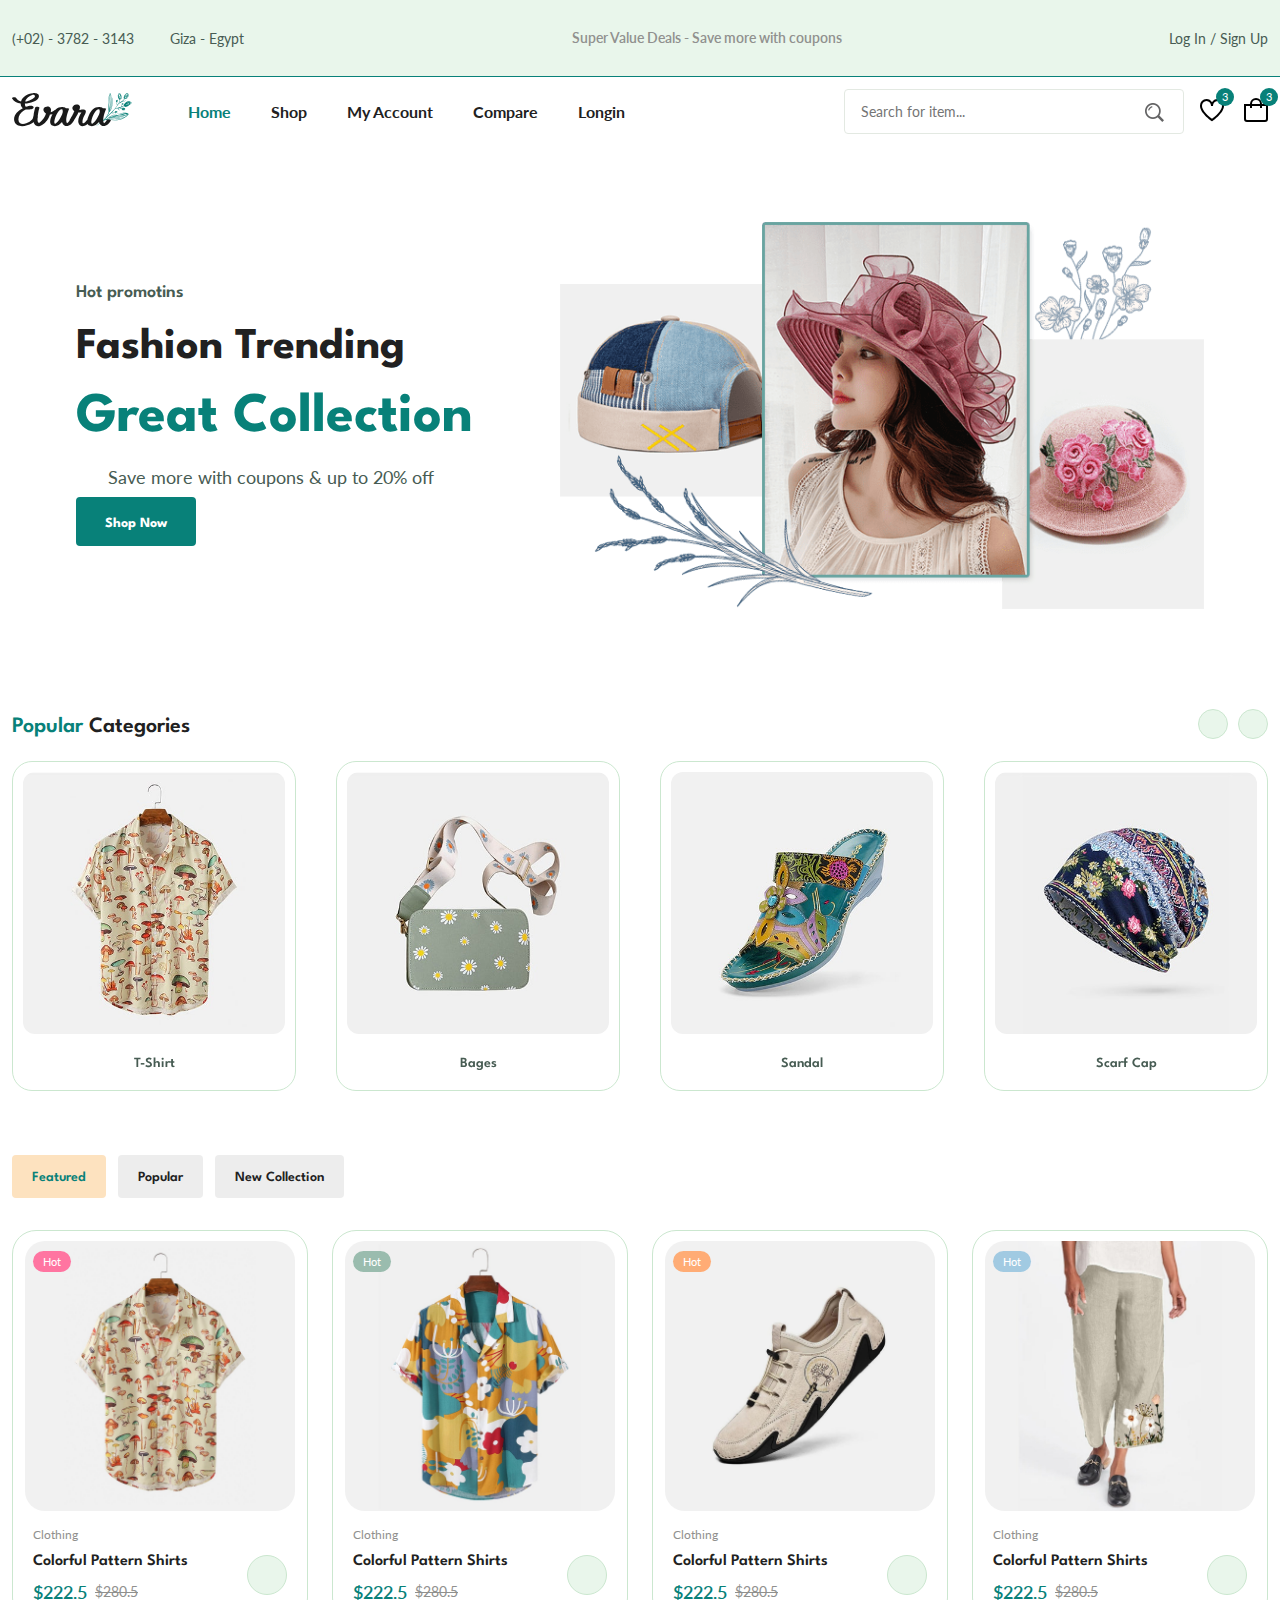
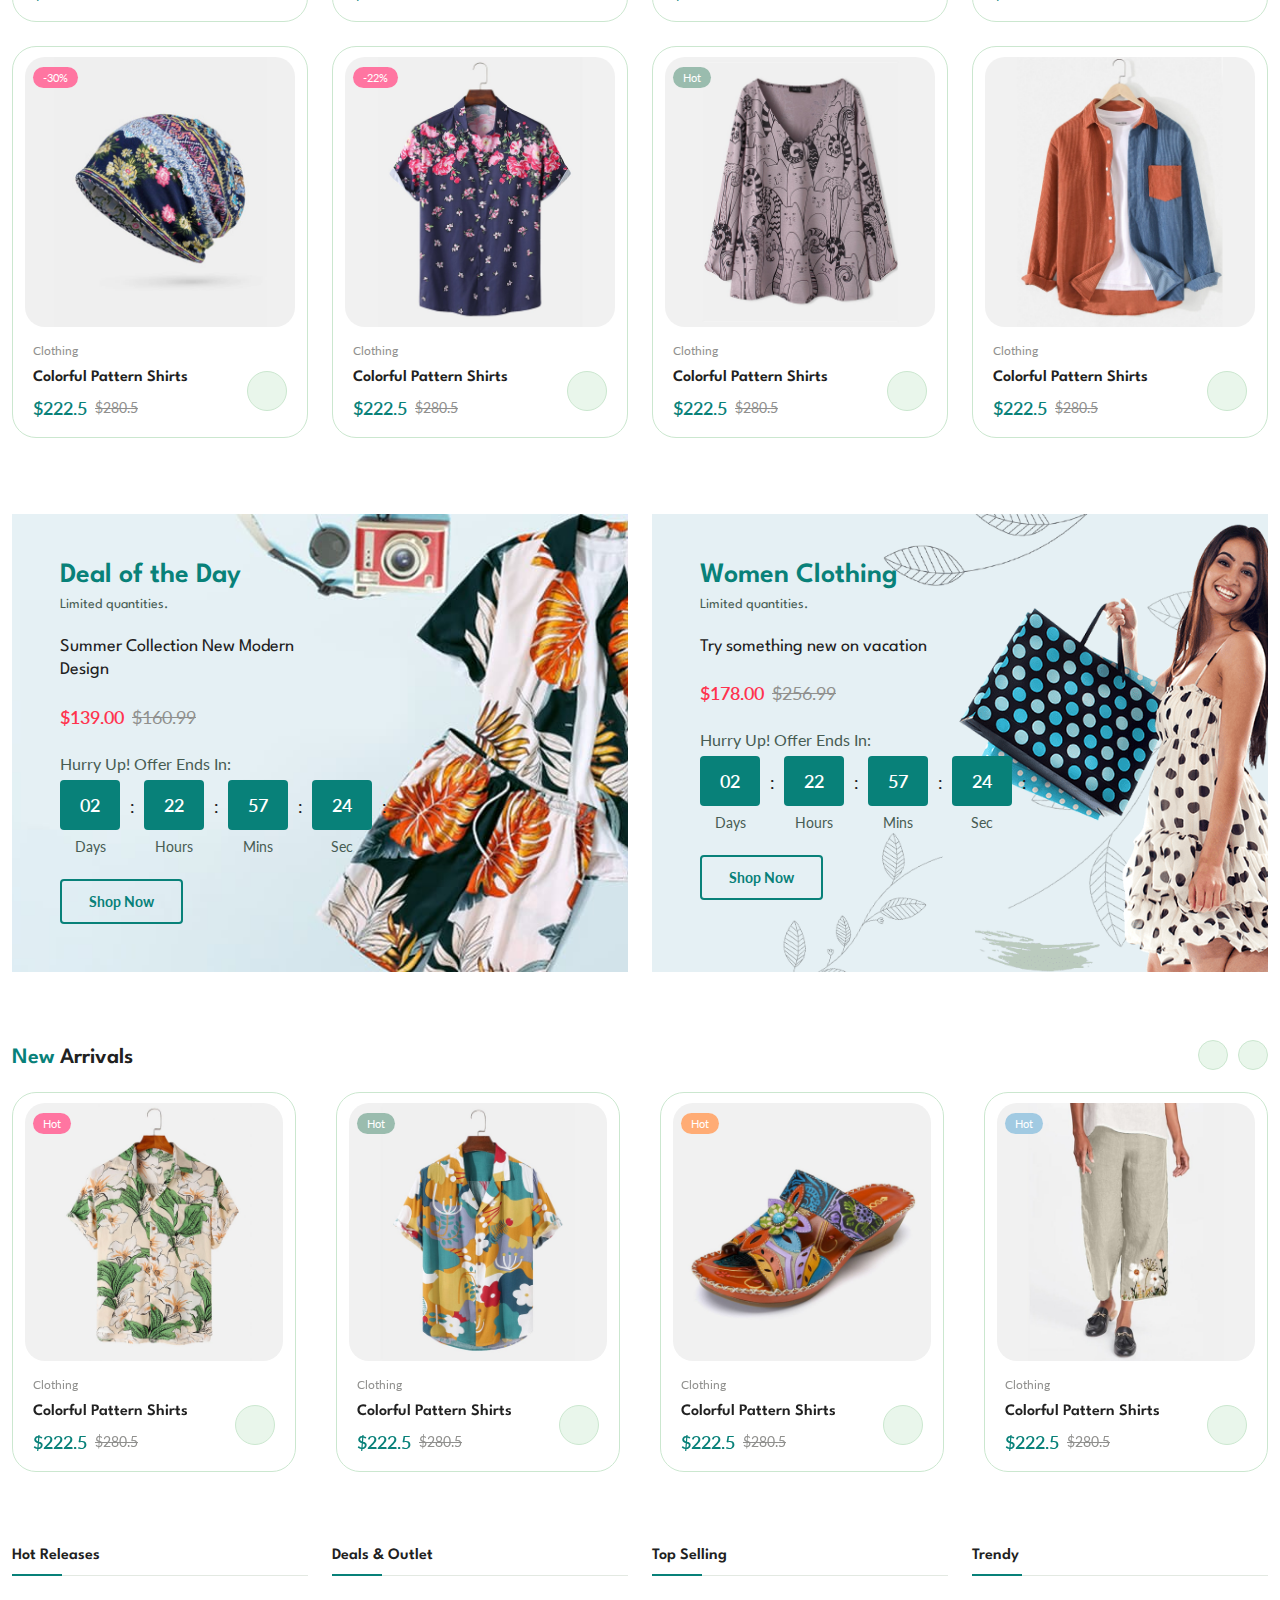
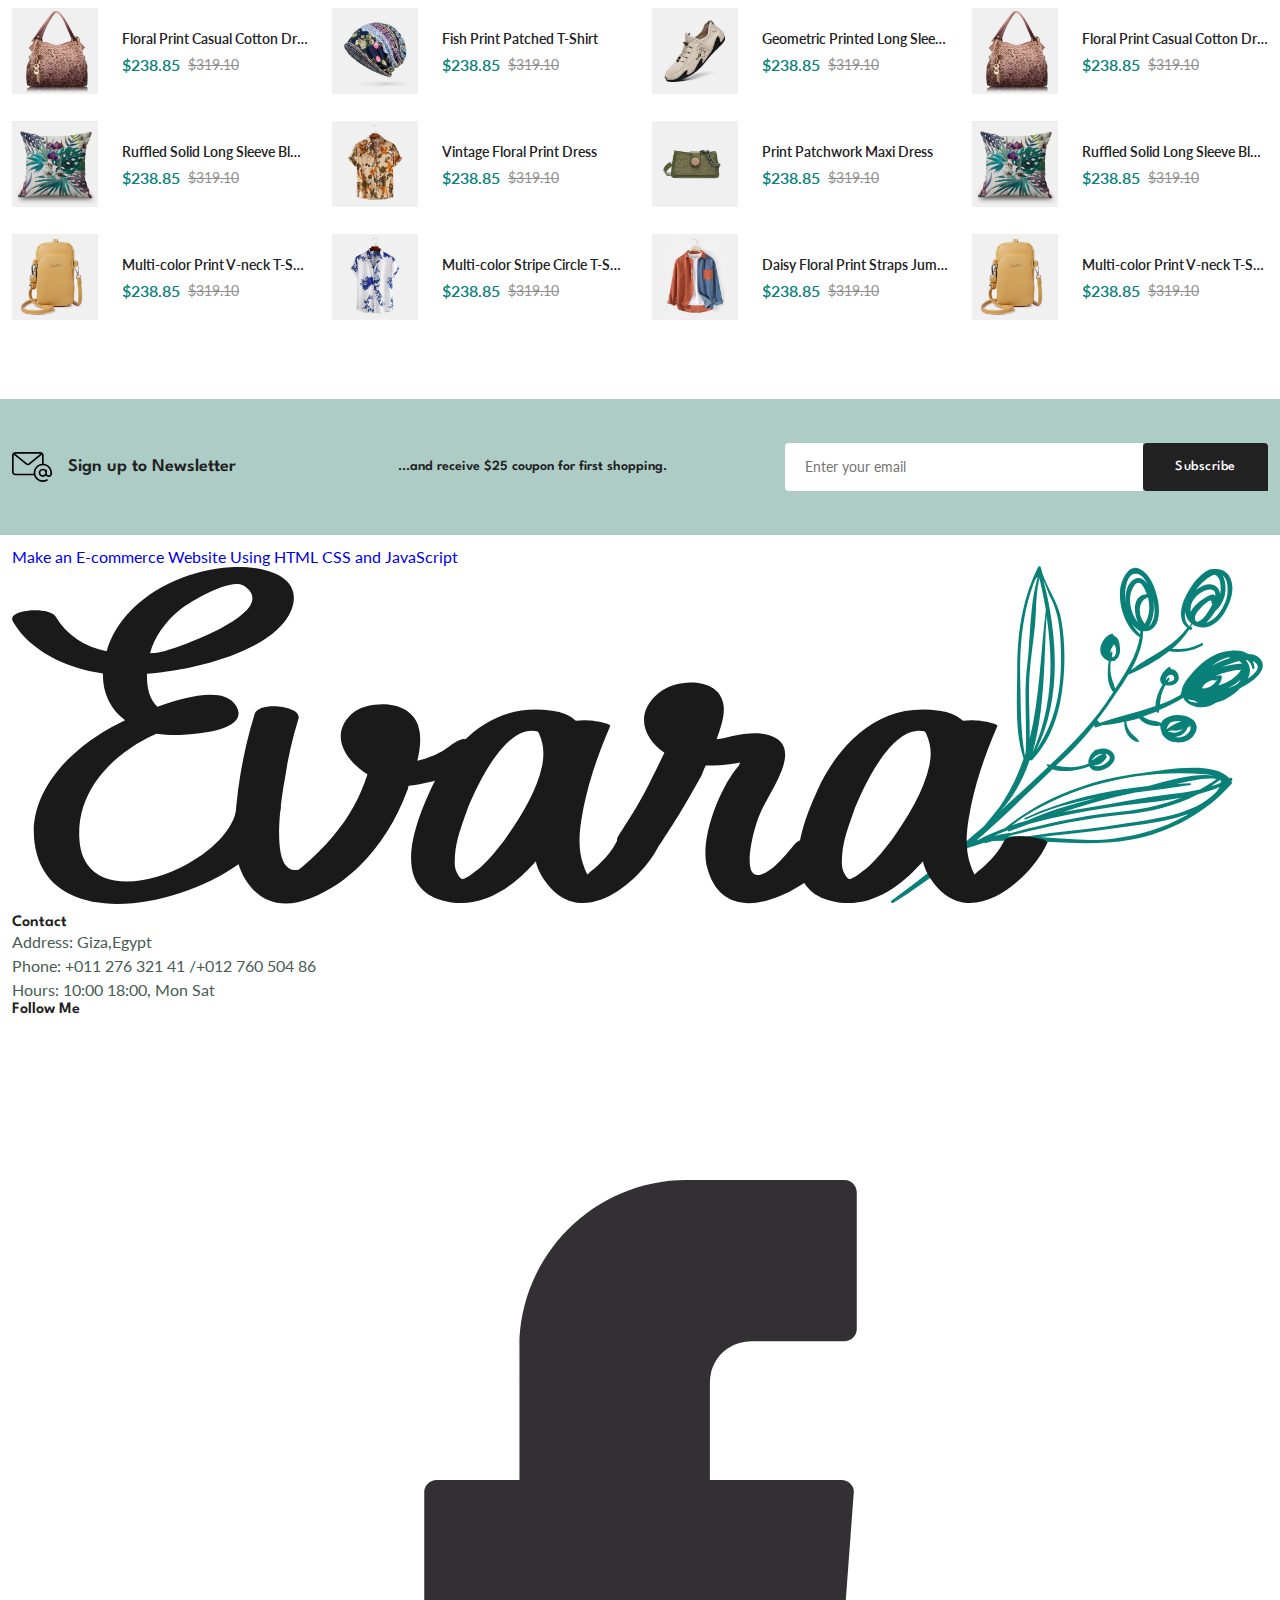
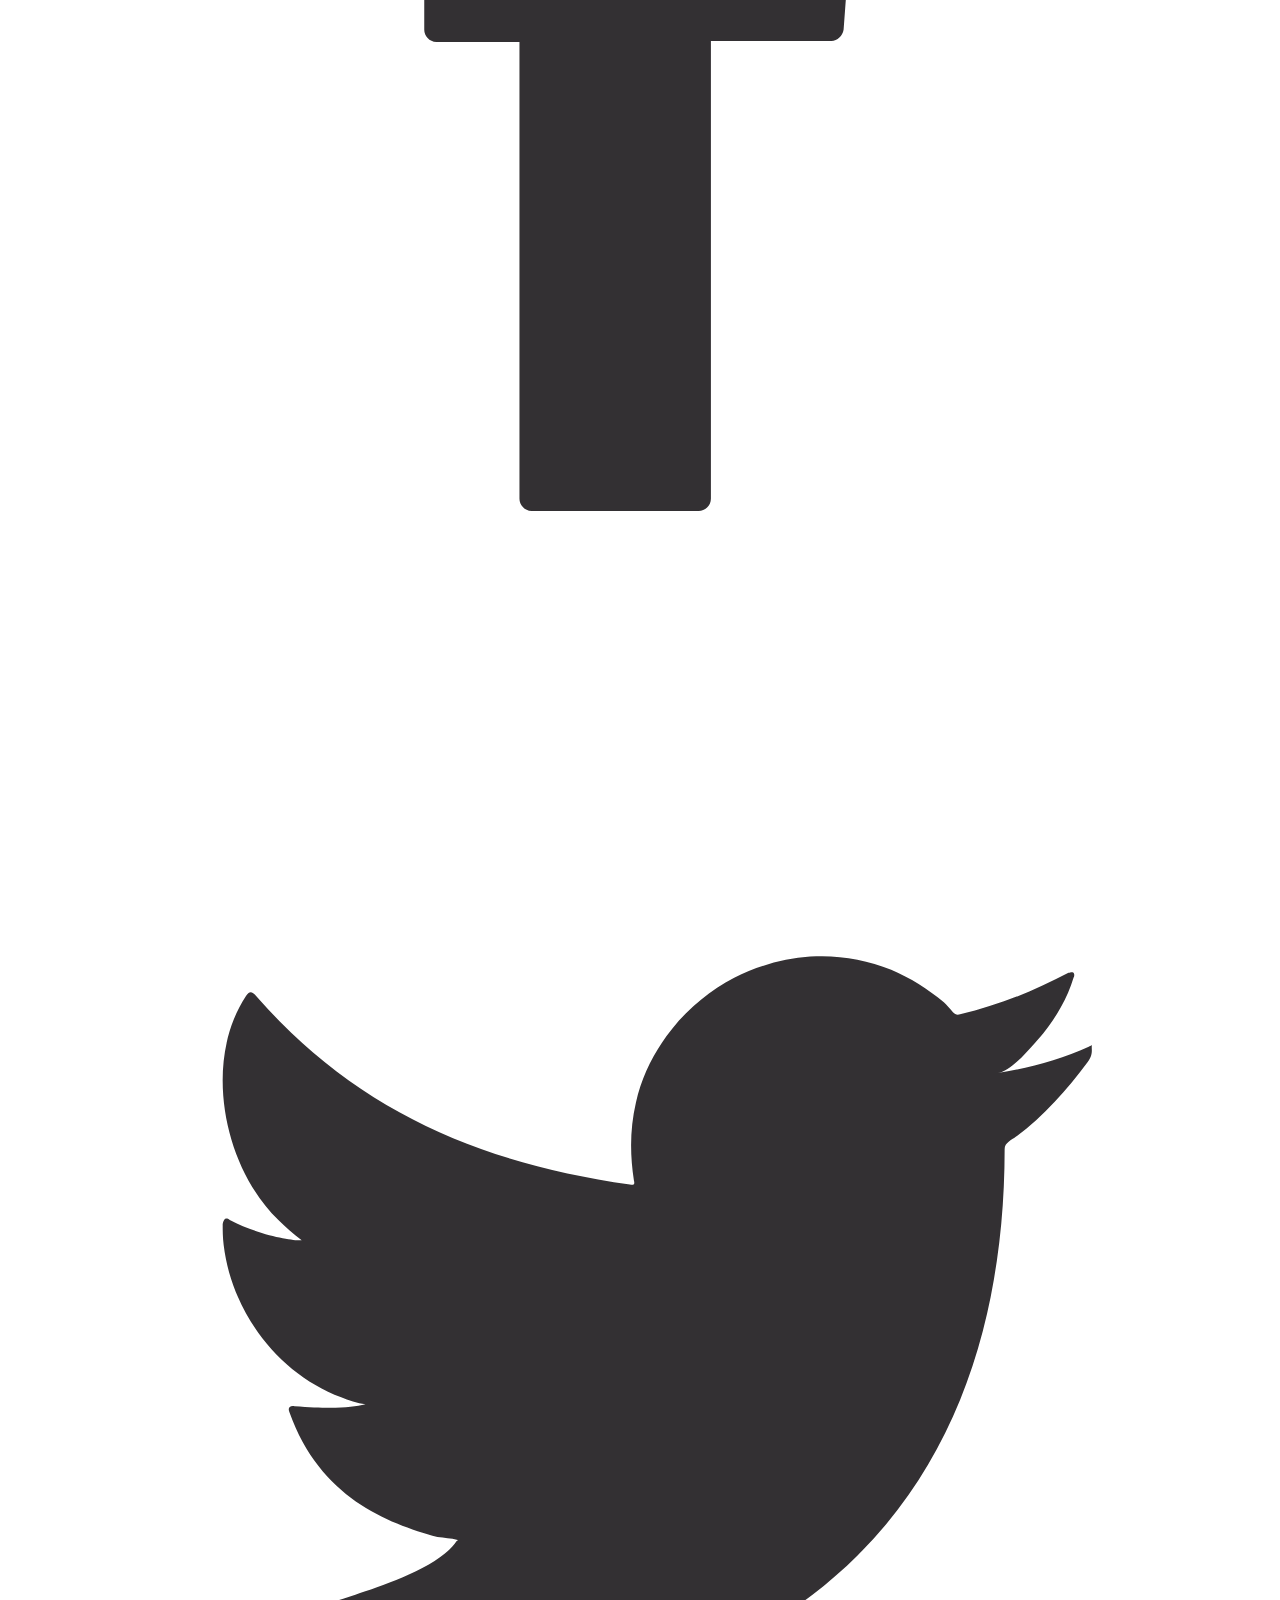
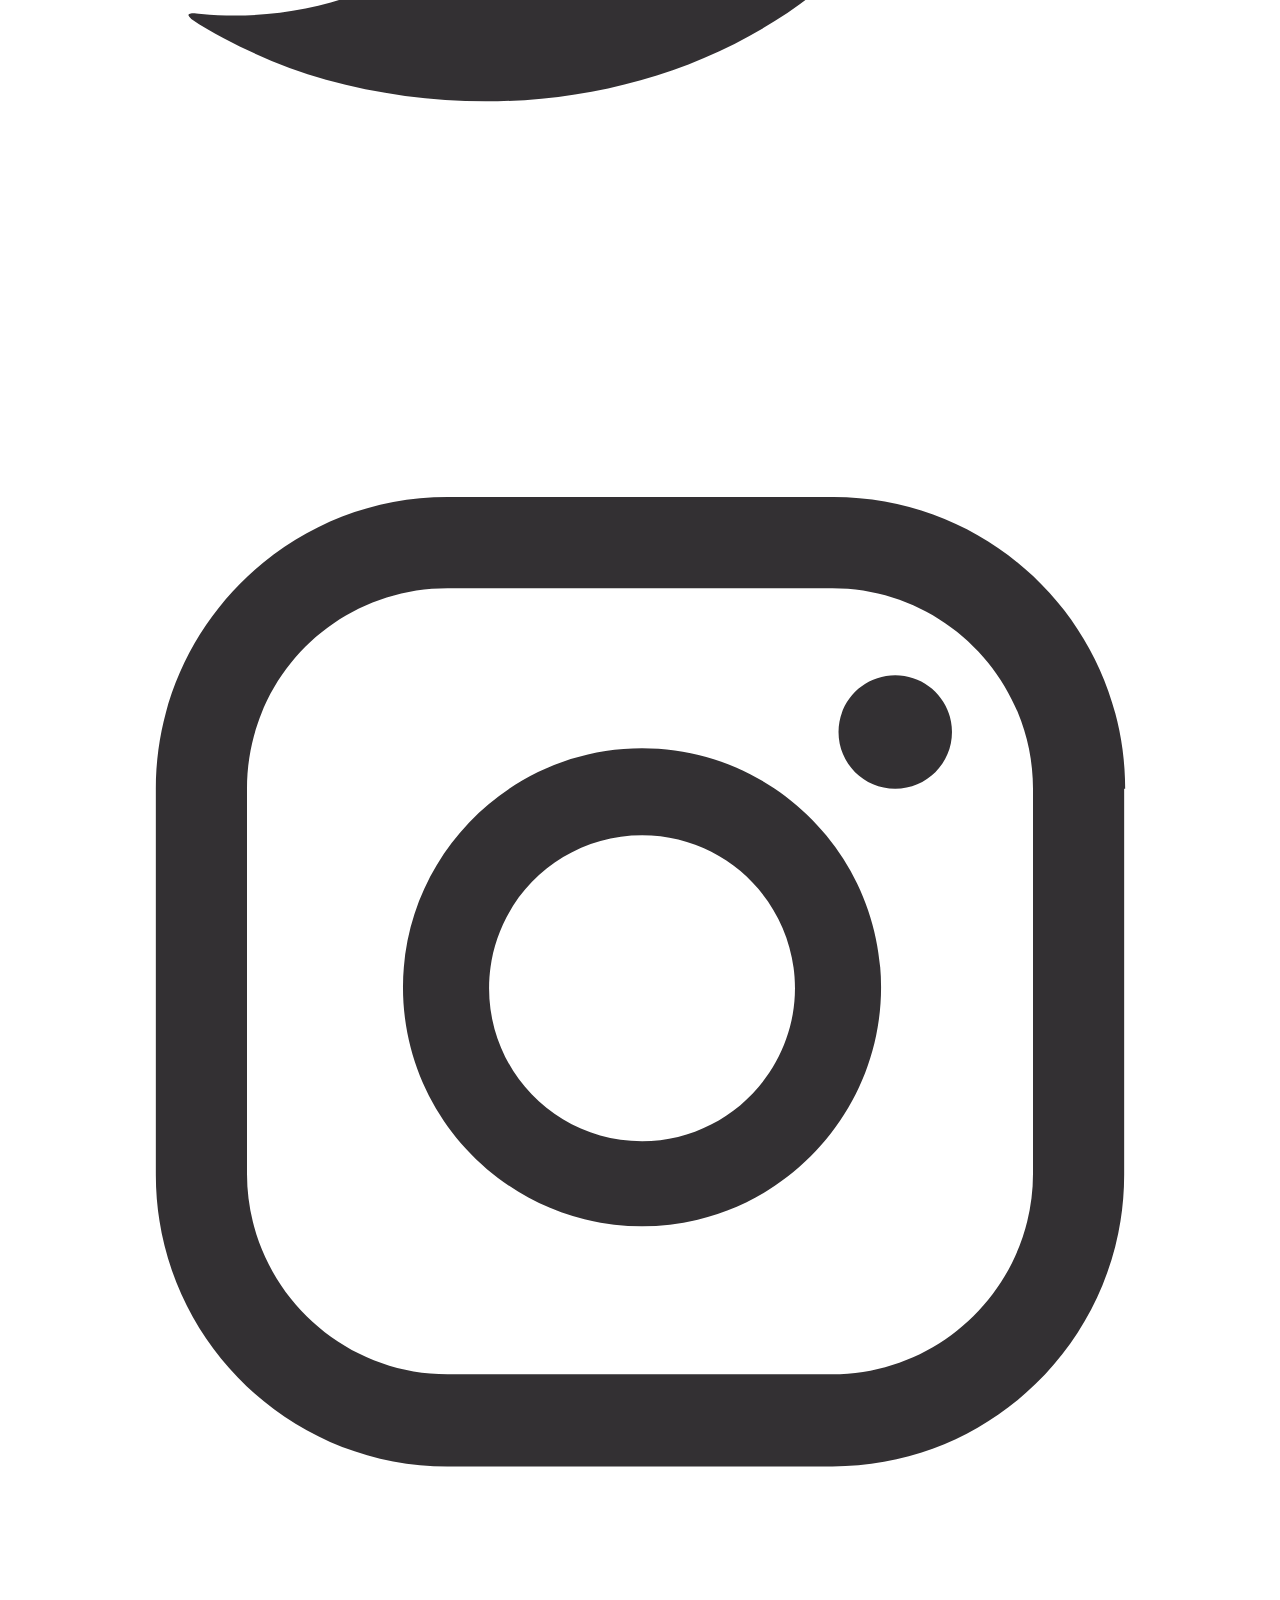
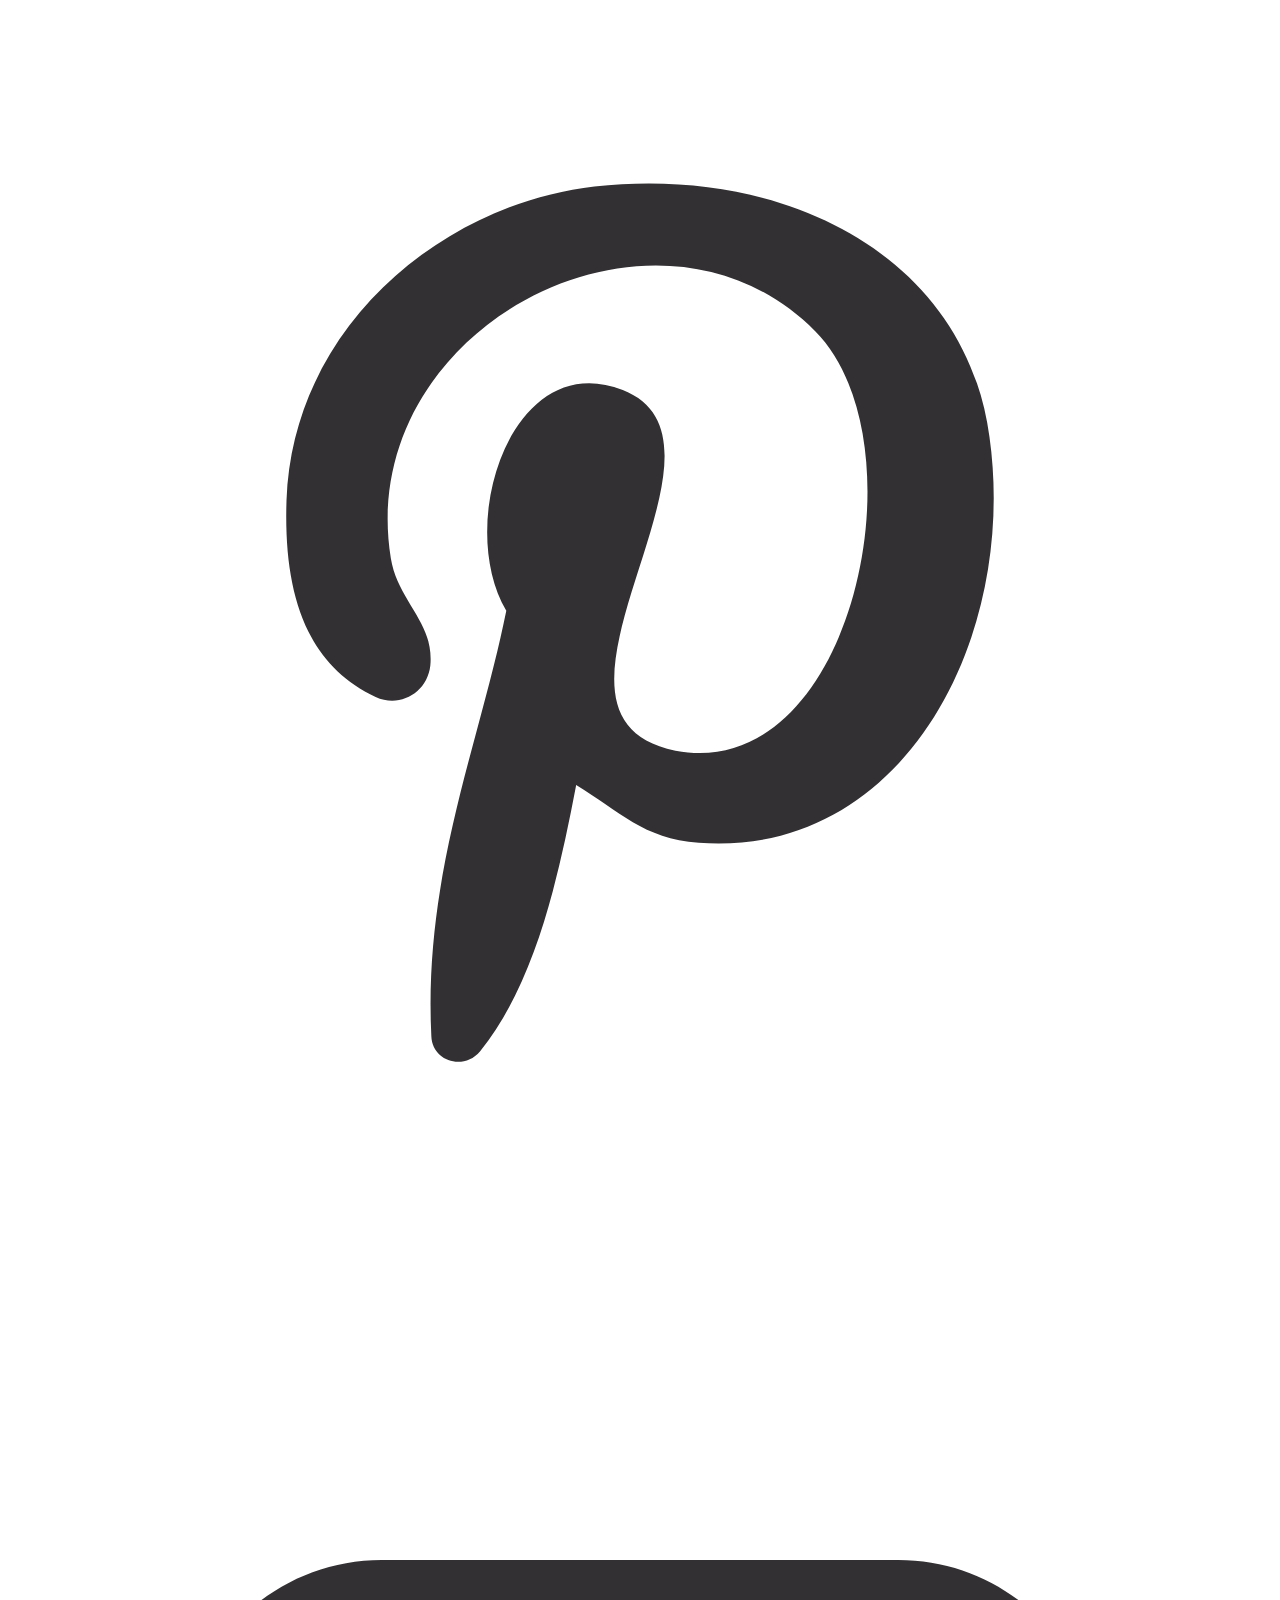
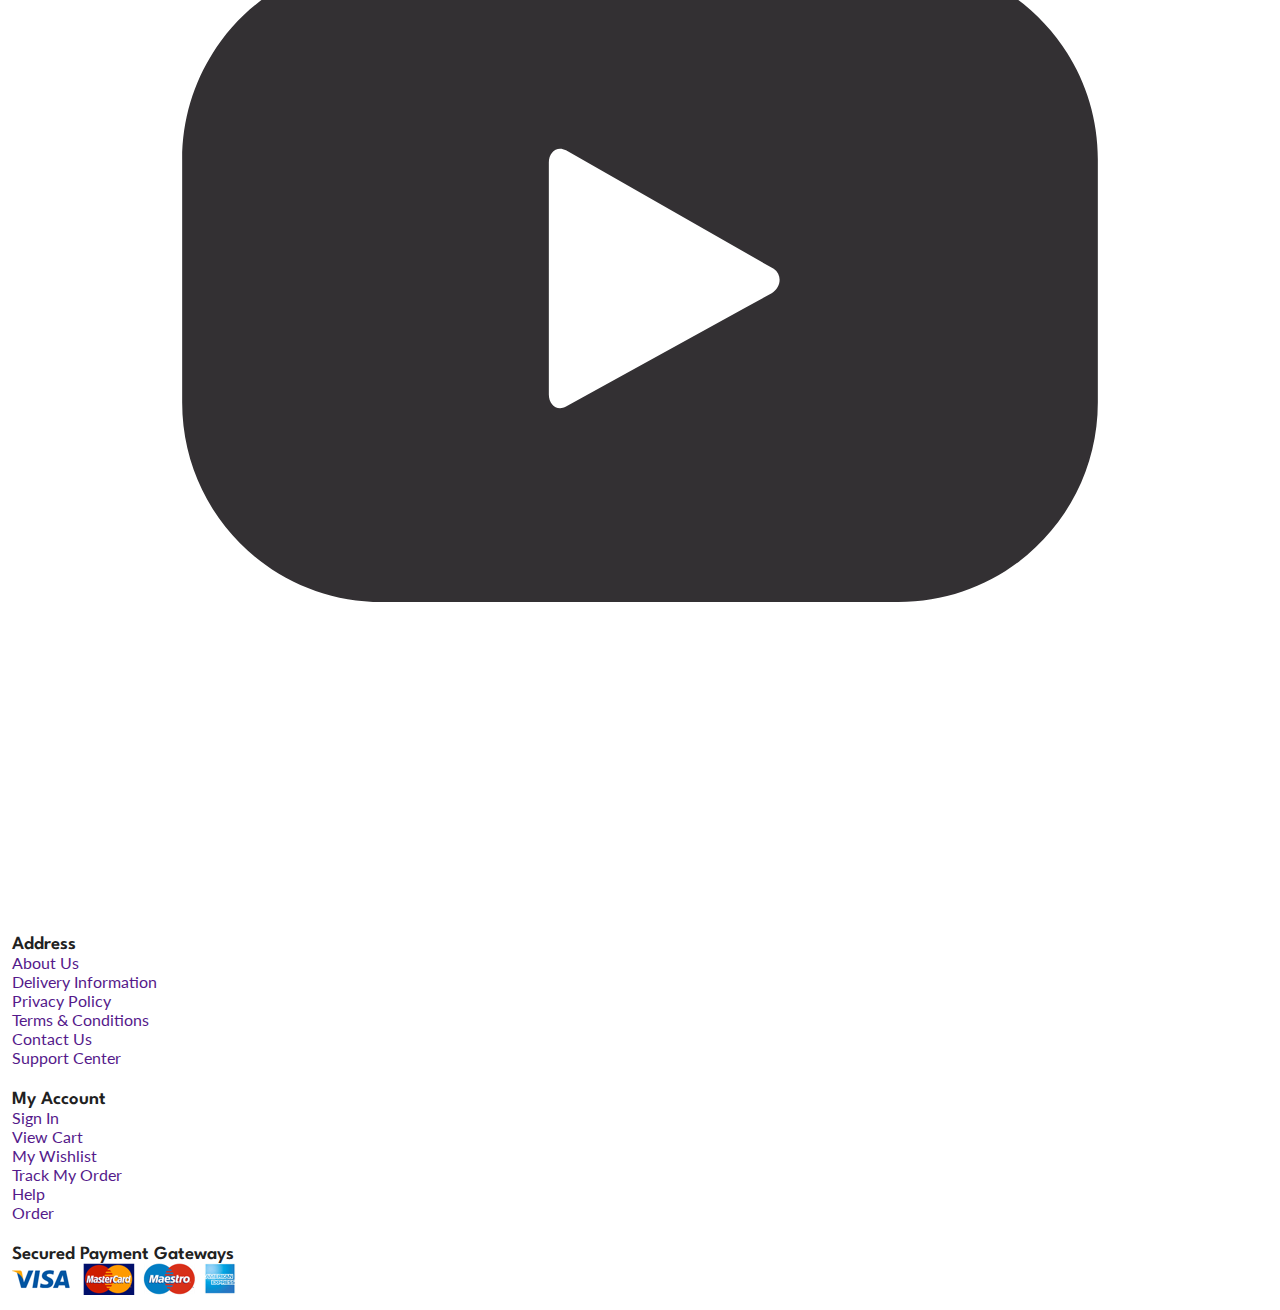
==== commit 3eb59ae6: "update" ====
--- a/index.html
+++ b/index.html
@@ -1670,38 +1670,946 @@
       <!--=============== DEALS ===============-->
       <section class="deals section">
         <div class="deals-container container grid">
-          <div class="deals__item">
-            <div class="deals__group">
-              <h3 class="deals__brand">Deal of the Day</h3>
-              <span class="deals__category">Limited quantities.</span>
-            </div>
-
-            <h4 class="deals__title">Summer Collection New Modern Design</h4>
-
-            <div class="deals__price flex">
-              <span class="new__price">$139.00</span>
-              <span class="old__price">$160.99</span>
-            </div>
-
-            <div class="deals__group">
-              <p class="deals__countdown-text">Hurry Up! Offer Ends In:</p>
+          <div class="deals-item">
+            <div class="deals-group">
+              <h3 class="deals-brand">Deal of the Day</h3>
+              <span class="deals-category">Limited quantities.</span>
+            </div>
+
+            <h4 class="deals-title">Summer Collection New Modern Design</h4>
+
+            <div class="deals-price flex">
+              <span class="new-price">$139.00</span>
+              <span class="old-price">$160.99</span>
+            </div>
+
+            <div class="deals-group">
+              <p class="deals-countdown-text">Hurry Up! Offer Ends In:</p>
+
+              <div class="countdown">
+                <div class="countdown-amount">
+                  <p class="countdown-period">02</p>
+                  <span class="unit">Days</span>
+                </div>
+
+                <div class="countdown-amount">
+                  <p class="countdown-period">22</p>
+                  <span class="unit">Hours</span>
+                </div>
+
+                <div class="countdown-amount">
+                  <p class="countdown-period">57</p>
+                  <span class="unit">Mins</span>
+                </div>
+
+                <div class="countdown-amount">
+                  <p class="countdown-period">24</p>
+                  <span class="unit">Sec</span>
+                </div>
+              </div>
+            </div>
+
+            <div class="deals-btn">
+              <a href="details.html" class="btn btn-md">Shop Now</a>
+            </div>
+          </div>
+
+          <div class="deals-item">
+            <div class="deals-group">
+              <h3 class="deals-brand">Women Clothing</h3>
+              <span class="deals-category">Limited quantities.</span>
+            </div>
+
+            <h4 class="deals-title">Try something new on vacation</h4>
+
+            <div class="deals-price flex">
+              <span class="new-price">$178.00</span>
+              <span class="old-price">$256.99</span>
+            </div>
+
+            <div class="deals-group">
+              <p class="deals-countdown-text">Hurry Up! Offer Ends In:</p>
+
+              <div class="countdown">
+                <div class="countdown-amount">
+                  <p class="countdown-period">02</p>
+                  <span class="unit">Days</span>
+                </div>
+
+                <div class="countdown-amount">
+                  <p class="countdown-period">22</p>
+                  <span class="unit">Hours</span>
+                </div>
+
+                <div class="countdown-amount">
+                  <p class="countdown-period">57</p>
+                  <span class="unit">Mins</span>
+                </div>
+
+                <div class="countdown-amount">
+                  <p class="countdown-period">24</p>
+                  <span class="unit">Sec</span>
+                </div>
+              </div>
+            </div>
+
+            <div class="deals-btn">
+              <a href="details.html" class="btn btn-md">Shop Now</a>
             </div>
           </div>
         </div>
       </section>
 
       <!--=============== NEW ARRIVALS ===============-->
-      <section class="new__arrivals"></section>
+      <section class="new-arrivals container section">
+        <h3 class="section-title"><span>New</span> Arrivals</h3>
+        <div class="new-container swiper">
+          <div class="swiper-wrapper">
+            <div class="product-item swiper-slide">
+              <div class="product-banner">
+                <a href="details.html" class="product-images">
+                  <img
+                    src="assets/img/product-9-1.jpg"
+                    alt=""
+                    class="product-img default"
+                  />
+
+                  <img
+                    src="assets/img/product-9-2.jpg"
+                    alt=""
+                    class="product-img hover"
+                  />
+                </a>
+
+                <div class="product-actions">
+                  <a href="#" class="action-btn" aria-label="Quick View">
+                    <i class="fi fi-rs-eye"></i>
+                  </a>
+
+                  <a href="#" class="action-btn" aria-label="Add To Wishlist">
+                    <i class="fi fi-rs-heart"></i>
+                  </a>
+
+                  <a href="#" class="action-btn" aria-label="Compare">
+                    <i class="fi fi-rs-shuffle"></i>
+                  </a>
+                </div>
+
+                <div class="product-badge light-pink">Hot</div>
+              </div>
+
+              <div class="product-content">
+                <span class="product-category">Clothing</span>
+                <a href="details.html">
+                  <h3 class="product-title">Colorful Pattern Shirts</h3>
+                </a>
+                <div class="product-rating">
+                  <i class="fi fi-ss-star"></i>
+                  <i class="fi fi-ss-star"></i>
+                  <i class="fi fi-ss-star"></i>
+                  <i class="fi fi-ss-star"></i>
+                  <i class="fi fi-ss-star"></i>
+                </div>
+                <div class="product-price flex">
+                  <span class="new-price">$222.5</span>
+                  <span class="old-price">$280.5</span>
+                </div>
+
+                <a
+                  href="#"
+                  class="action-btn cart-btn"
+                  aria-label="Add To Cart"
+                >
+                  <i class="fi fi-rs-shopping-bag-add"></i>
+                </a>
+              </div>
+            </div>
+
+            <div class="product-item swiper-slide">
+              <div class="product-banner">
+                <a href="details.html" class="product-images">
+                  <img
+                    src="assets/img/product-2-1.jpg"
+                    alt=""
+                    class="product-img default"
+                  />
+
+                  <img
+                    src="assets/img/product-2-2.jpg"
+                    alt=""
+                    class="product-img hover"
+                  />
+                </a>
+
+                <div class="product-actions">
+                  <a href="#" class="action-btn" aria-label="Quick View">
+                    <i class="fi fi-rs-eye"></i>
+                  </a>
+
+                  <a href="#" class="action-btn" aria-label="Add To Wishlist">
+                    <i class="fi fi-rs-heart"></i>
+                  </a>
+
+                  <a href="#" class="action-btn" aria-label="Compare">
+                    <i class="fi fi-rs-shuffle"></i>
+                  </a>
+                </div>
+
+                <div class="product-badge light-green">Hot</div>
+              </div>
+
+              <div class="product-content">
+                <span class="product-category">Clothing</span>
+                <a href="details.html">
+                  <h3 class="product-title">Colorful Pattern Shirts</h3>
+                </a>
+                <div class="product-rating">
+                  <i class="fi fi-ss-star"></i>
+                  <i class="fi fi-ss-star"></i>
+                  <i class="fi fi-ss-star"></i>
+                  <i class="fi fi-ss-star"></i>
+                  <i class="fi fi-ss-star"></i>
+                </div>
+                <div class="product-price flex">
+                  <span class="new-price">$222.5</span>
+                  <span class="old-price">$280.5</span>
+                </div>
+
+                <a
+                  href="#"
+                  class="action-btn cart-btn"
+                  aria-label="Add To Cart"
+                >
+                  <i class="fi fi-rs-shopping-bag-add"></i>
+                </a>
+              </div>
+            </div>
+
+            <div class="product-item swiper-slide">
+              <div class="product-banner">
+                <a href="details.html" class="product-images">
+                  <img
+                    src="assets/img/product-10-1.jpg"
+                    alt=""
+                    class="product-img default"
+                  />
+
+                  <img
+                    src="assets/img/product-10-2.jpg"
+                    alt=""
+                    class="product-img hover"
+                  />
+                </a>
+
+                <div class="product-actions">
+                  <a href="#" class="action-btn" aria-label="Quick View">
+                    <i class="fi fi-rs-eye"></i>
+                  </a>
+
+                  <a href="#" class="action-btn" aria-label="Add To Wishlist">
+                    <i class="fi fi-rs-heart"></i>
+                  </a>
+
+                  <a href="#" class="action-btn" aria-label="Compare">
+                    <i class="fi fi-rs-shuffle"></i>
+                  </a>
+                </div>
+
+                <div class="product-badge light-orange">Hot</div>
+              </div>
+
+              <div class="product-content">
+                <span class="product-category">Clothing</span>
+                <a href="details.html">
+                  <h3 class="product-title">Colorful Pattern Shirts</h3>
+                </a>
+                <div class="product-rating">
+                  <i class="fi fi-ss-star"></i>
+                  <i class="fi fi-ss-star"></i>
+                  <i class="fi fi-ss-star"></i>
+                  <i class="fi fi-ss-star"></i>
+                  <i class="fi fi-ss-star"></i>
+                </div>
+                <div class="product-price flex">
+                  <span class="new-price">$222.5</span>
+                  <span class="old-price">$280.5</span>
+                </div>
+
+                <a
+                  href="#"
+                  class="action-btn cart-btn"
+                  aria-label="Add To Cart"
+                >
+                  <i class="fi fi-rs-shopping-bag-add"></i>
+                </a>
+              </div>
+            </div>
+
+            <div class="product-item swiper-slide">
+              <div class="product-banner">
+                <a href="details.html" class="product-images">
+                  <img
+                    src="assets/img/product-4-1.jpg"
+                    alt=""
+                    class="product-img default"
+                  />
+
+                  <img
+                    src="assets/img/product-4-2.jpg"
+                    alt=""
+                    class="product-img hover"
+                  />
+                </a>
+
+                <div class="product-actions">
+                  <a href="#" class="action-btn" aria-label="Quick View">
+                    <i class="fi fi-rs-eye"></i>
+                  </a>
+
+                  <a href="#" class="action-btn" aria-label="Add To Wishlist">
+                    <i class="fi fi-rs-heart"></i>
+                  </a>
+
+                  <a href="#" class="action-btn" aria-label="Compare">
+                    <i class="fi fi-rs-shuffle"></i>
+                  </a>
+                </div>
+
+                <div class="product-badge light-blue">Hot</div>
+              </div>
+
+              <div class="product-content">
+                <span class="product-category">Clothing</span>
+                <a href="details.html">
+                  <h3 class="product-title">Colorful Pattern Shirts</h3>
+                </a>
+                <div class="product-rating">
+                  <i class="fi fi-ss-star"></i>
+                  <i class="fi fi-ss-star"></i>
+                  <i class="fi fi-ss-star"></i>
+                  <i class="fi fi-ss-star"></i>
+                  <i class="fi fi-ss-star"></i>
+                </div>
+                <div class="product-price flex">
+                  <span class="new-price">$222.5</span>
+                  <span class="old-price">$280.5</span>
+                </div>
+
+                <a
+                  href="#"
+                  class="action-btn cart-btn"
+                  aria-label="Add To Cart"
+                >
+                  <i class="fi fi-rs-shopping-bag-add"></i>
+                </a>
+              </div>
+            </div>
+
+            <div class="product-item swiper-slide">
+              <div class="product-banner">
+                <a href="details.html" class="product-images">
+                  <img
+                    src="assets/img/product-5-1.jpg"
+                    alt=""
+                    class="product-img default"
+                  />
+
+                  <img
+                    src="assets/img/product-5-2.jpg"
+                    alt=""
+                    class="product-img hover"
+                  />
+                </a>
+
+                <div class="product-actions">
+                  <a href="#" class="action-btn" aria-label="Quick View">
+                    <i class="fi fi-rs-eye"></i>
+                  </a>
+
+                  <a href="#" class="action-btn" aria-label="Add To Wishlist">
+                    <i class="fi fi-rs-heart"></i>
+                  </a>
+
+                  <a href="#" class="action-btn" aria-label="Compare">
+                    <i class="fi fi-rs-shuffle"></i>
+                  </a>
+                </div>
+
+                <div class="product-badge light-pink">-30%</div>
+              </div>
+
+              <div class="product-content">
+                <span class="product-category">Clothing</span>
+                <a href="details.html">
+                  <h3 class="product-title">Colorful Pattern Shirts</h3>
+                </a>
+                <div class="product-rating">
+                  <i class="fi fi-ss-star"></i>
+                  <i class="fi fi-ss-star"></i>
+                  <i class="fi fi-ss-star"></i>
+                  <i class="fi fi-ss-star"></i>
+                  <i class="fi fi-ss-star"></i>
+                </div>
+                <div class="product-price flex">
+                  <span class="new-price">$222.5</span>
+                  <span class="old-price">$280.5</span>
+                </div>
+
+                <a
+                  href="#"
+                  class="action-btn cart-btn"
+                  aria-label="Add To Cart"
+                >
+                  <i class="fi fi-rs-shopping-bag-add"></i>
+                </a>
+              </div>
+            </div>
+
+            <div class="product-item swiper-slide">
+              <div class="product-banner">
+                <a href="details.html" class="product-images">
+                  <img
+                    src="assets/img/product-11-1.jpg"
+                    alt=""
+                    class="product-img default"
+                  />
+
+                  <img
+                    src="assets/img/product-11-2.jpg"
+                    alt=""
+                    class="product-img hover"
+                  />
+                </a>
+
+                <div class="product-actions">
+                  <a href="#" class="action-btn" aria-label="Quick View">
+                    <i class="fi fi-rs-eye"></i>
+                  </a>
+
+                  <a href="#" class="action-btn" aria-label="Add To Wishlist">
+                    <i class="fi fi-rs-heart"></i>
+                  </a>
+
+                  <a href="#" class="action-btn" aria-label="Compare">
+                    <i class="fi fi-rs-shuffle"></i>
+                  </a>
+                </div>
+
+                <div class="product-badge light-pink">-22%</div>
+              </div>
+
+              <div class="product-content">
+                <span class="product-category">Clothing</span>
+                <a href="details.html">
+                  <h3 class="product-title">Colorful Pattern Shirts</h3>
+                </a>
+                <div class="product-rating">
+                  <i class="fi fi-ss-star"></i>
+                  <i class="fi fi-ss-star"></i>
+                  <i class="fi fi-ss-star"></i>
+                  <i class="fi fi-ss-star"></i>
+                  <i class="fi fi-ss-star"></i>
+                </div>
+                <div class="product-price flex">
+                  <span class="new-price">$222.5</span>
+                  <span class="old-price">$280.5</span>
+                </div>
+
+                <a
+                  href="#"
+                  class="action-btn cart-btn"
+                  aria-label="Add To Cart"
+                >
+                  <i class="fi fi-rs-shopping-bag-add"></i>
+                </a>
+              </div>
+            </div>
+
+            <div class="product-item swiper-slide">
+              <div class="product-banner">
+                <a href="details.html" class="product-images">
+                  <img
+                    src="assets/img/product-7-1.jpg"
+                    alt=""
+                    class="product-img default"
+                  />
+
+                  <img
+                    src="assets/img/product-7-2.jpg"
+                    alt=""
+                    class="product-img hover"
+                  />
+                </a>
+
+                <div class="product-actions">
+                  <a href="#" class="action-btn" aria-label="Quick View">
+                    <i class="fi fi-rs-eye"></i>
+                  </a>
+
+                  <a href="#" class="action-btn" aria-label="Add To Wishlist">
+                    <i class="fi fi-rs-heart"></i>
+                  </a>
+
+                  <a href="#" class="action-btn" aria-label="Compare">
+                    <i class="fi fi-rs-shuffle"></i>
+                  </a>
+                </div>
+
+                <div class="product-badge light-green">Hot</div>
+              </div>
+
+              <div class="product-content">
+                <span class="product-category">Clothing</span>
+                <a href="details.html">
+                  <h3 class="product-title">Colorful Pattern Shirts</h3>
+                </a>
+                <div class="product-rating">
+                  <i class="fi fi-ss-star"></i>
+                  <i class="fi fi-ss-star"></i>
+                  <i class="fi fi-ss-star"></i>
+                  <i class="fi fi-ss-star"></i>
+                  <i class="fi fi-ss-star"></i>
+                </div>
+                <div class="product-price flex">
+                  <span class="new-price">$222.5</span>
+                  <span class="old-price">$280.5</span>
+                </div>
+
+                <a
+                  href="#"
+                  class="action-btn cart-btn"
+                  aria-label="Add To Cart"
+                >
+                  <i class="fi fi-rs-shopping-bag-add"></i>
+                </a>
+              </div>
+            </div>
+          </div>
+
+          <div class="swiper-button-next">
+            <i class="fi fi-bs-angle-small-right"></i>
+          </div>
+          <div class="swiper-button-prev">
+            <i class="fi fi-bs-angle-small-left"></i>
+          </div>
+        </div>
+      </section>
 
       <!--=============== SHOWCASE ===============-->
-      <section class="showcase"></section>
+      <section class="showcase section">
+        <div class="showcase-container container grid">
+          <div class="showcase-warper">
+            <h3 class="section-title">Hot Releases</h3>
+            <div class="showcase-item">
+              <a href="details.html" class="showcase-img-box">
+                <img
+                  src="assets/img/showcase-img-1.jpg"
+                  alt=""
+                  class="showcase-img"
+                />
+              </a>
+
+              <div class="showcase-content">
+                <a href="details.html">
+                  <h4 class="showcase-title">
+                    Floral Print Casual Cotton Dress
+                  </h4>
+                </a>
+
+                <div class="showcase-price flex">
+                  <span class="new-price">$238.85</span>
+                  <span class="old-price">$319.10</span>
+                </div>
+              </div>
+            </div>
+
+            <div class="showcase-item">
+              <a href="details.html" class="showcase-img-box">
+                <img
+                  src="assets/img/showcase-img-2.jpg"
+                  alt=""
+                  class="showcase-img"
+                />
+              </a>
+
+              <div class="showcase-content">
+                <a href="details.html">
+                  <h4 class="showcase-title">
+                    Ruffled Solid Long Sleeve Blouse
+                  </h4>
+                </a>
+
+                <div class="showcase-price flex">
+                  <span class="new-price">$238.85</span>
+                  <span class="old-price">$319.10</span>
+                </div>
+              </div>
+            </div>
+
+            <div class="showcase-item">
+              <a href="details.html" class="showcase-img-box">
+                <img
+                  src="assets/img/showcase-img-3.jpg"
+                  alt=""
+                  class="showcase-img"
+                />
+              </a>
+
+              <div class="showcase-content">
+                <a href="details.html">
+                  <h4 class="showcase-title">
+                    Multi-color Print V-neck T-Shirt
+                  </h4>
+                </a>
+
+                <div class="showcase-price flex">
+                  <span class="new-price">$238.85</span>
+                  <span class="old-price">$319.10</span>
+                </div>
+              </div>
+            </div>
+          </div>
+
+          <div class="showcase-warper">
+            <h3 class="section-title">Deals & Outlet</h3>
+            <div class="showcase-item">
+              <a href="details.html" class="showcase-img-box">
+                <img
+                  src="assets/img/showcase-img-4.jpg"
+                  alt=""
+                  class="showcase-img"
+                />
+              </a>
+
+              <div class="showcase-content">
+                <a href="details.html">
+                  <h4 class="showcase-title">Fish Print Patched T-Shirt</h4>
+                </a>
+
+                <div class="showcase-price flex">
+                  <span class="new-price">$238.85</span>
+                  <span class="old-price">$319.10</span>
+                </div>
+              </div>
+            </div>
+
+            <div class="showcase-item">
+              <a href="details.html" class="showcase-img-box">
+                <img
+                  src="assets/img/showcase-img-5.jpg"
+                  alt=""
+                  class="showcase-img"
+                />
+              </a>
+
+              <div class="showcase-content">
+                <a href="details.html">
+                  <h4 class="showcase-title">Vintage Floral Print Dress</h4>
+                </a>
+
+                <div class="showcase-price flex">
+                  <span class="new-price">$238.85</span>
+                  <span class="old-price">$319.10</span>
+                </div>
+              </div>
+            </div>
+
+            <div class="showcase-item">
+              <a href="details.html" class="showcase-img-box">
+                <img
+                  src="assets/img/showcase-img-6.jpg"
+                  alt=""
+                  class="showcase-img"
+                />
+              </a>
+
+              <div class="showcase-content">
+                <a href="details.html">
+                  <h4 class="showcase-title">
+                    Multi-color Stripe Circle T-Shirt
+                  </h4>
+                </a>
+
+                <div class="showcase-price flex">
+                  <span class="new-price">$238.85</span>
+                  <span class="old-price">$319.10</span>
+                </div>
+              </div>
+            </div>
+          </div>
+
+          <div class="showcase-warper">
+            <h3 class="section-title">Top Selling</h3>
+            <div class="showcase-item">
+              <a href="details.html" class="showcase-img-box">
+                <img
+                  src="assets/img/showcase-img-7.jpg"
+                  alt=""
+                  class="showcase-img"
+                />
+              </a>
+
+              <div class="showcase-content">
+                <a href="details.html">
+                  <h4 class="showcase-title">
+                    Geometric Printed Long Sleeve Blouse
+                  </h4>
+                </a>
+
+                <div class="showcase-price flex">
+                  <span class="new-price">$238.85</span>
+                  <span class="old-price">$319.10</span>
+                </div>
+              </div>
+            </div>
+
+            <div class="showcase-item">
+              <a href="details.html" class="showcase-img-box">
+                <img
+                  src="assets/img/showcase-img-8.jpg"
+                  alt=""
+                  class="showcase-img"
+                />
+              </a>
+
+              <div class="showcase-content">
+                <a href="details.html">
+                  <h4 class="showcase-title">Print Patchwork Maxi Dress</h4>
+                </a>
+
+                <div class="showcase-price flex">
+                  <span class="new-price">$238.85</span>
+                  <span class="old-price">$319.10</span>
+                </div>
+              </div>
+            </div>
+
+            <div class="showcase-item">
+              <a href="details.html" class="showcase-img-box">
+                <img
+                  src="assets/img/showcase-img-9.jpg"
+                  alt=""
+                  class="showcase-img"
+                />
+              </a>
+
+              <div class="showcase-content">
+                <a href="details.html">
+                  <h4 class="showcase-title">
+                    Daisy Floral Print Straps Jumpsuit
+                  </h4>
+                </a>
+
+                <div class="showcase-price flex">
+                  <span class="new-price">$238.85</span>
+                  <span class="old-price">$319.10</span>
+                </div>
+              </div>
+            </div>
+          </div>
+
+          <div class="showcase-warper">
+            <h3 class="section-title">Trendy</h3>
+            <div class="showcase-item">
+              <a href="details.html" class="showcase-img-box">
+                <img
+                  src="assets/img/showcase-img-1.jpg"
+                  alt=""
+                  class="showcase-img"
+                />
+              </a>
+
+              <div class="showcase-content">
+                <a href="details.html">
+                  <h4 class="showcase-title">
+                    Floral Print Casual Cotton Dress
+                  </h4>
+                </a>
+
+                <div class="showcase-price flex">
+                  <span class="new-price">$238.85</span>
+                  <span class="old-price">$319.10</span>
+                </div>
+              </div>
+            </div>
+
+            <div class="showcase-item">
+              <a href="details.html" class="showcase-img-box">
+                <img
+                  src="assets/img/showcase-img-2.jpg"
+                  alt=""
+                  class="showcase-img"
+                />
+              </a>
+
+              <div class="showcase-content">
+                <a href="details.html">
+                  <h4 class="showcase-title">
+                    Ruffled Solid Long Sleeve Blouse
+                  </h4>
+                </a>
+
+                <div class="showcase-price flex">
+                  <span class="new-price">$238.85</span>
+                  <span class="old-price">$319.10</span>
+                </div>
+              </div>
+            </div>
+
+            <div class="showcase-item">
+              <a href="details.html" class="showcase-img-box">
+                <img
+                  src="assets/img/showcase-img-3.jpg"
+                  alt=""
+                  class="showcase-img"
+                />
+              </a>
+
+              <div class="showcase-content">
+                <a href="details.html">
+                  <h4 class="showcase-title">
+                    Multi-color Print V-neck T-Shirt
+                  </h4>
+                </a>
+
+                <div class="showcase-price flex">
+                  <span class="new-price">$238.85</span>
+                  <span class="old-price">$319.10</span>
+                </div>
+              </div>
+            </div>
+          </div>
+        </div>
+      </section>
 
       <!--=============== NEWSLETTER ===============-->
-      <section class="newsletter"></section>
+      <section class="newsletter section home-newsletter">
+        <div class="newsletter-container container grid">
+          <h3 class="newsletter-title flex">
+            <img
+              src="assets/img/icon-email.svg"
+              alt=""
+              class="newsletter-icon"
+            />
+            Sign up to Newsletter
+          </h3>
+
+          <p class="newsletter-description">
+            ...and receive $25 coupon for first shopping.
+          </p>
+
+          <form action="" class="newsletter-form">
+            <input
+              type="text"
+              placeholder="Enter your email"
+              class="newsletter-input"
+            />
+            <button type="submit" class="newsletter-btn">Subscribe</button>
+          </form>
+        </div>
+      </section>
     </main>
 
     <!--=============== FOOTER ===============-->
-    <footer class="footer"></footer>
+    <footer class="footer container">
+      <div class="footer-container grid">
+        <div class="footer-content">
+          <a href="index.html" class="footer-logo">
+            Make an E-commerce Website Using HTML CSS and JavaScript
+            <img src="assets/img/logo.svg" alt="" class="footer-logo-img" />
+          </a>
+          <h4 class="footer-subtitle">Contact</h4>
+
+          <p class="footer-description"><span>Address:</span> Giza,Egypt</p>
+
+          <p class="footer-description">
+            <span>Phone:</span> +011 276 321 41 /+012 760 504 86
+          </p>
+
+          <p class="footer-description">
+            <span>Hours:</span> 10:00 18:00, Mon Sat
+          </p>
+
+          <div class="footer-social">
+            <h4 class="footer-subtitle">Follow Me</h4>
+
+            <div class="footer-social-links">
+              <a href="">
+                <img
+                  src="assets/img/icon-facebook.svg"
+                  alt=""
+                  class="footer-social-icon"
+                />
+              </a>
+
+              <a href="">
+                <img
+                  src="assets/img/icon-twitter.svg"
+                  alt=""
+                  class="footer-social-icon"
+                />
+              </a>
+
+              <a href="">
+                <img
+                  src="assets/img/icon-instagram.svg"
+                  alt=""
+                  class="footer-social-icon"
+                />
+              </a>
+
+              <a href="">
+                <img
+                  src="assets/img/icon-pinterest.svg"
+                  alt=""
+                  class="footer-social-icon"
+                />
+              </a>
+
+              <a href="">
+                <img
+                  src="assets/img/icon-youtube.svg"
+                  alt=""
+                  class="footer-social-icon"
+                />
+              </a>
+            </div>
+          </div>
+        </div>
+
+        <div class="footer-content">
+          <h3 class="footer-title">Address</h3>
+
+          <ul class="footer-links">
+            <li><a href="" class="footer-link">About Us</a></li>
+            <li><a href="" class="footer-link">Delivery Information</a></li>
+            <li><a href="" class="footer-link">Privacy Policy</a></li>
+            <li><a href="" class="footer-link">Terms & Conditions</a></li>
+            <li><a href="" class="footer-link">Contact Us</a></li>
+            <li><a href="" class="footer-link">Support Center</a></li>
+          </ul>
+        </div>
+
+        <div class="footer-content">
+          <h3 class="footer-title">My Account</h3>
+
+          <ul class="footer-links">
+            <li><a href="" class="footer-link">Sign In</a></li>
+            <li><a href="" class="footer-link">View Cart</a></li>
+            <li><a href="" class="footer-link">My Wishlist</a></li>
+            <li><a href="" class="footer-link">Track My Order</a></li>
+            <li><a href="" class="footer-link">Help</a></li>
+            <li><a href="" class="footer-link">Order</a></li>
+          </ul>
+        </div>
+
+        <div class="footer-content">
+          <h3 class="footer-title">Secured Payment Gateways</h3>
+
+          <img src="assets/img/payment-method.png" alt="" class="payment-img" />
+        </div>
+      </div>
+    </footer>
 
     <!--=============== SWIPER JS ===============-->
     <script src="https://cdn.jsdelivr.net/npm/swiper@11/swiper-bundle.min.js"></script>
--- a/assets/css/styles.css
+++ b/assets/css/styles.css
@@ -186,10 +186,10 @@
   column-gap: 1rem;
 }
 .nav-logo-img {
-  width: 150px;
+  width: 120px;
 }
 .nav-menu {
-  width: 100%;
+  flex-grow: 1;
   margin-left: 2.5rem;
 }
 
@@ -222,7 +222,7 @@
   position: relative;
 }
 .header-action-btn img {
-  width: 30px;
+  width: 24px;
 }
 .header-action-btn .count {
   position: absolute;
@@ -294,6 +294,11 @@
   background-color: transparent;
   color: var(--first-color);
 }
+.btn-md{
+  font-family: var(--body-font);
+  height: 45px;
+  line-height: 42px;
+}
 
 /*=============== CATEGORIES ===============*/
 .categories {
@@ -521,14 +526,190 @@
 }
 
 /*=============== DEALS ===============*/
+.deals-container {
+grid-template-columns: repeat(2, 1fr);
+}
+.deals-item:nth-child(1) {
+background-image: url(../img/deals-1.jpg);
+}
+.deals-item:nth-child(2) {
+background-image: url(../img/deals-2.png);
+}
+.deals-item{
+padding: 3rem;
+background-size: cover;
+background-position: center;
+display: flex;
+flex-direction: column;
+row-gap: 1.5rem;
+}
+.deals-brand {
+color: var(--first-color);
+font-size: var(--h3-font-size);
+margin-bottom: .25rem;
+}
+.deals-category {
+font-family: var(--second-font);
+font-size: var(--small-font-size);
+}
+.deals-title{
+max-width: 240px;
+font-size: var(--large-font-size);
+font-weight: var(--weight-400);
+line-height: 1.3; 
+}
+.deals-price .new-price,
+.deals-price .old-price {
+font-size: var(--large-font-size);
+}
+.deals-price .new-price {
+color: hsl(352, 100%, 60%);
+}
+.deals-countdown-text {
+margin-bottom: 0.25rem;
+}
+.countdown {
+display: flex;
+column-gap: 1.5rem;
+}
+.countdown-amount {
+position: relative;
+}
+.countdown-amount::after {
+content: ':';
+color: var(--title-color);
+font-size: var(--large-font-size);
+position: absolute;
+right: -25%;
+top: 20%;
+}
+.countdown-period {
+background-color: var(--first-color);
+color: var(--body-color);
+width: 60px;
+height: 50px;
+line-height: 50px;
+text-align: center;
+border-radius: .25rem;
+font-size: var(--large-font-size);
+font-weight: var(--weight-600);
+margin-bottom: .5rem;  
+}
+.unit{
+font-size: var(--small-font-size);
+text-align: center;
+display: block;
+}
+.deals-btn .btn{
+background-color: transparent;
+color: var(--first-color);
+}
 
 /*=============== NEW ARRIVALS ===============*/
+.new-arrivals{
+  overflow: hidden;
+}
 
 /*=============== SHOWCASE ===============*/
+.showcase-container {
+grid-template-columns: repeat(4, 1fr);
+}
+.showcase-warper .section-title {
+font-size: var(--normal-font-size);
+border-bottom: 1px solid var(--border-color-alt);
+padding-bottom: .75rem;
+margin-bottom: 2rem;
+position: relative;
+}
+.showcase-warper .section-title::before{
+content: '';
+position: absolute;
+left: 0;
+bottom: -1.3px;
+width: 50px;
+height: 2px;
+background-color: var(--first-color);
+}
+.showcase-item {
+display: flex;
+align-items: center;
+column-gap: 1.5rem;
+}
+.showcase-item:not(:last-child) {
+margin-bottom: 1.5rem;
+}
+.showcase-img {
+width: 86px;
+}
+.showcase-content {  
+width: calc(100% - 110px);
+}
+.showcase-title {
+font-size: var(--small-font-size);
+font-family: var(--weight-500);
+white-space:nowrap;
+overflow: hidden;
+text-overflow: ellipsis;
+margin-bottom: .5rem;
+}
 
 /*=============== NEWSLETTER ===============*/
+.newsletter {
+background-color: hsl(166, 23%, 74%);
+}
+
+.home-newsletter {
+margin-top: 2rem;
+}
+.newsletter-container{
+grid-template-columns: repeat(2, 3.5fr) 5fr;
+align-items: center;
+column-gap: 3rem;
+}
+.newsletter-title {
+column-gap: 1rem;
+font-size: var(--large-font-size);
+}
+.newsletter-icon {
+width: 40px;
+}
+.newsletter-description {
+color: var(--title-color);
+font-family: var(--second-font);
+font-size: var(--small-font-size);
+font-weight: var(--weight-600);
+}
+.newsletter-form {
+display: flex;
+}
+.newsletter-input,
+.newsletter-btn {
+font-size: var(--small-font-size);
+}
+.newsletter-input {
+  background-color: var(--body-color);
+  padding-inline: 1.25rem;
+  width: 100%;
+  height: 48px;
+  border-radius: .25rem 0 0 .25rem;
+}
+.newsletter-btn {
+background-color: var(--title-color); 
+color: var(--body-color);
+padding-inline: 2rem;
+border-radius: 00.25rem 0.25rem 0;
+font-family: var(--second-font);
+font-weight: var(--weight-500);
+letter-spacing: 0.5px;
+cursor: pointer;
+transition: all 0.3s var(--transition);
+}
+.newsletter-btn:hover {
+background-color: var(--first-color);
+}
 
 /*=============== FOOTER ===============*/
+
 
 /*=============== BREADCRUMBS ===============*/
 
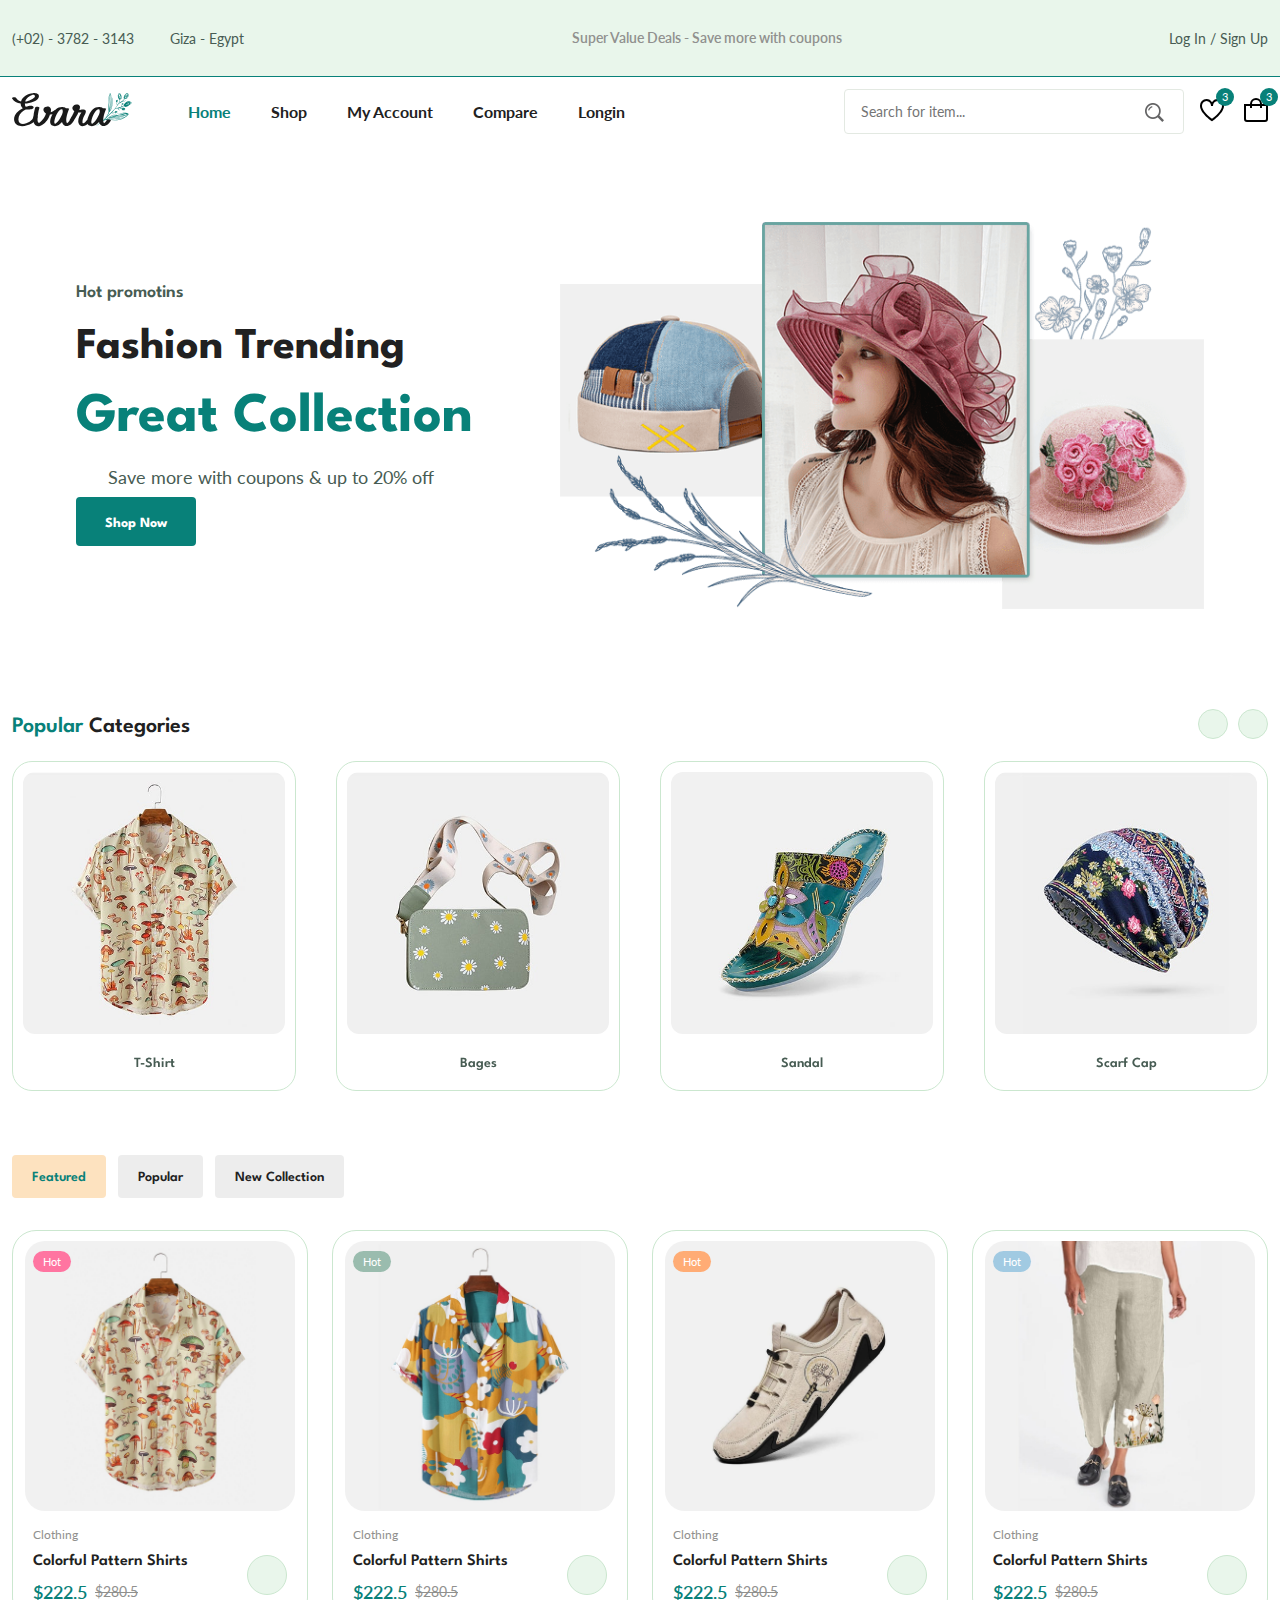
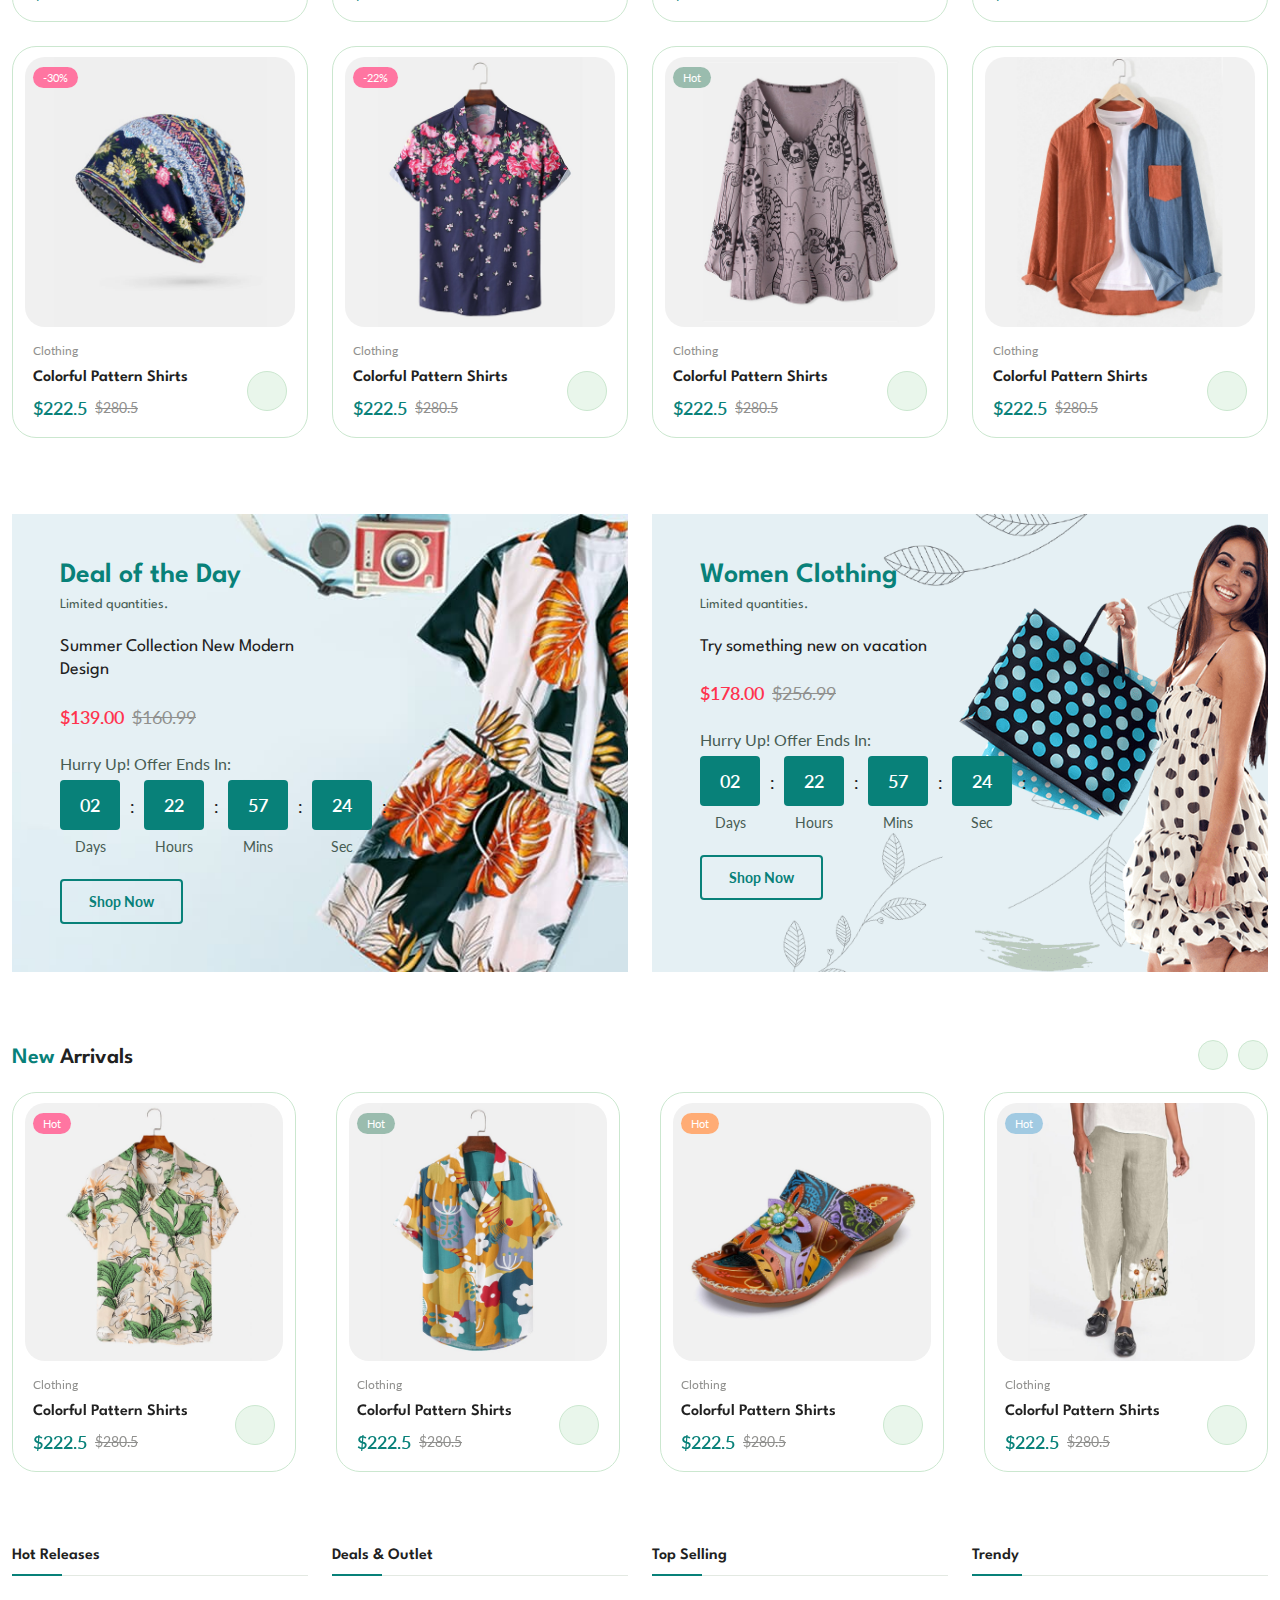
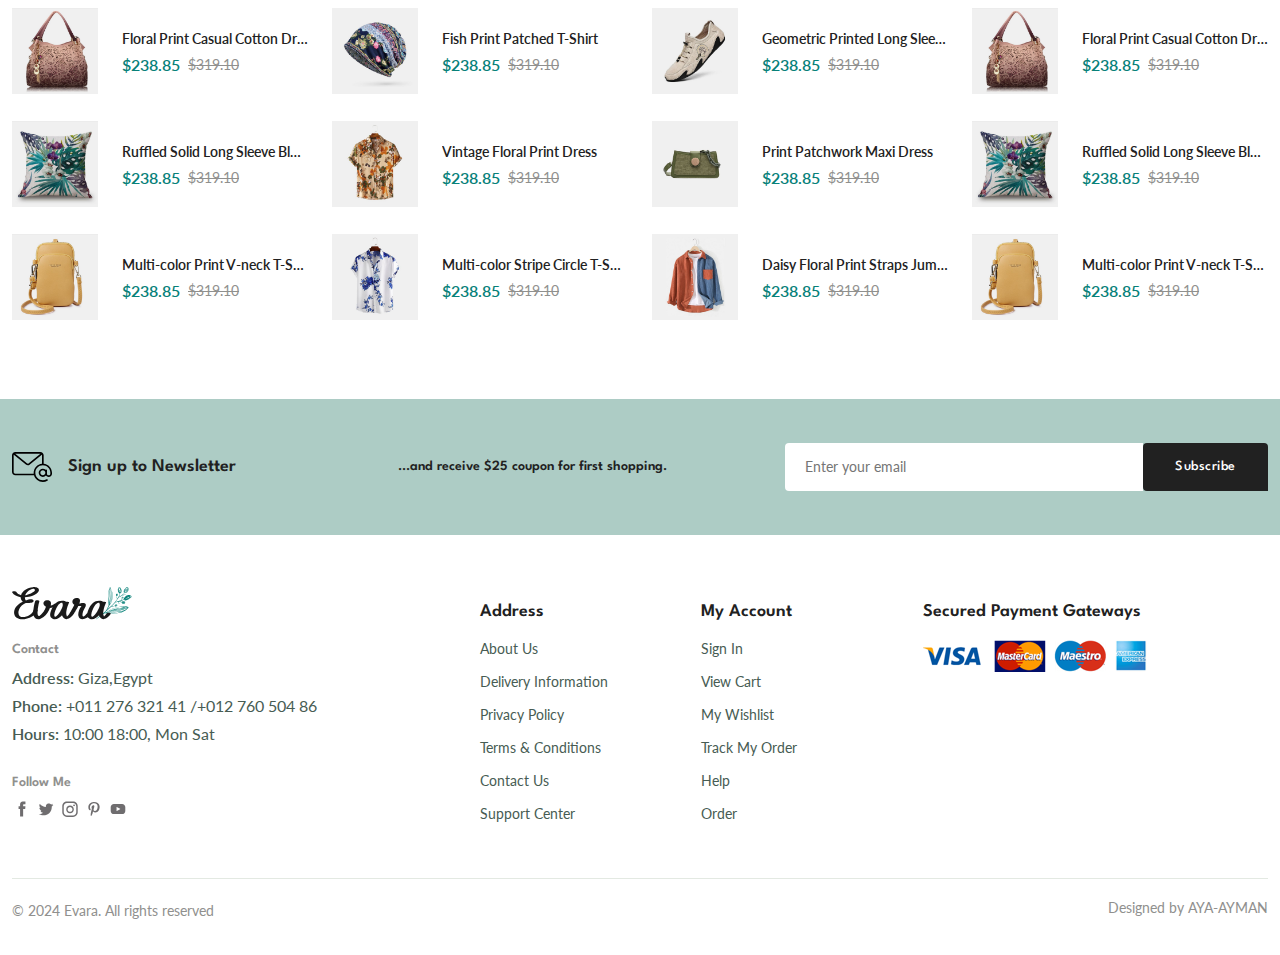
==== commit 3312d5ba: "update 2" ====
--- a/index.html
+++ b/index.html
@@ -2515,7 +2515,6 @@
       <div class="footer-container grid">
         <div class="footer-content">
           <a href="index.html" class="footer-logo">
-            Make an E-commerce Website Using HTML CSS and JavaScript
             <img src="assets/img/logo.svg" alt="" class="footer-logo-img" />
           </a>
           <h4 class="footer-subtitle">Contact</h4>
@@ -2533,7 +2532,7 @@
           <div class="footer-social">
             <h4 class="footer-subtitle">Follow Me</h4>
 
-            <div class="footer-social-links">
+            <div class="footer-social-links flex">
               <a href="">
                 <img
                   src="assets/img/icon-facebook.svg"
@@ -2609,6 +2608,11 @@
           <img src="assets/img/payment-method.png" alt="" class="payment-img" />
         </div>
       </div>
+
+      <div class="footer-bottom">
+        <p class="copyright">&copy; 2024 Evara. All rights reserved</p>
+        <span class="designer">Designed by AYA-AYMAN</span>
+      </div>
     </footer>
 
     <!--=============== SWIPER JS ===============-->
--- a/assets/css/styles.css
+++ b/assets/css/styles.css
@@ -294,10 +294,17 @@
   background-color: transparent;
   color: var(--first-color);
 }
+.btn-md,
+.btn-sm {
+    font-family: var(--body-font);
+}
 .btn-md{
-  font-family: var(--body-font);
   height: 45px;
   line-height: 42px;
+}
+.btn-sm{
+  height: 40px;
+  line-height: 36px;
 }
 
 /*=============== CATEGORIES ===============*/
@@ -709,13 +716,215 @@
 }
 
 /*=============== FOOTER ===============*/
-
+.footer-container{
+  grid-template-columns: 4.5fr repeat(2, 2fr) 3.5fr;
+  padding-block: 2.5rem;
+}
+.footer-logo-img{
+  width: 120px;
+}
+.footer-subtitle{
+  color: var(--text-color-light);
+  font-size: var(--small-font-size);
+  margin-block: 1.25rem .625rem;
+}
+.footer-description{
+  margin-bottom: .25rem;
+}
+.footer-description span{
+  font-weight: var(--weight-600);
+}
+.footer-social .footer-subtitle{
+  margin-top: 1.875rem;
+}
+.footer-social-links{
+  column-gap: .25rem ;
+}
+.footer-social-icon{
+  width: 20px;
+  opacity: .7;
+}
+.footer-title{
+  font-size: var(--large-font-size);
+  margin-block: 1rem 1.25rem;
+}
+.footer-link{
+  color: var(--text-color);
+  font-size: var(--small-font-size);
+  margin-bottom: 1rem;
+  display: block;
+  transition:all .3s var(--transition);
+}
+.footer-link:hover{
+  color: var(--first-color);
+  margin-left: .25rem;
+}
+.footer-bottom{
+  display: flex;
+  justify-content: space-between;
+  padding-block: 1.25rem;
+  border-top: 1px solid var(--border-color-alt);
+}
+.copyright,
+.designer{
+  color: var(--text-color-light);
+  font-size: var(--small-font-size);
+}
 
 /*=============== BREADCRUMBS ===============*/
+.breadcrumb{
+  background-color: var(--container-color);
+  padding-block: 1.5rem;
+}
+.breadcrumb-list{
+  column-gap: .75rem;
+}
+.breadcrumb-link{
+  color: var(--text-color);
+  font-size: var(--small-font-size);
+}
 
 /*=============== SHOP ===============*/
+.total-products{
+  margin-bottom: 2.5rem;
+}
+.total-products span{
+  color: var(--first-color);
+  font-weight: var(--weight-600);
+}
+.pagination{
+  display: flex;
+  column-gap: .625rem;
+  margin-top: 2.75rem;
+}
+.pagination-link{
+  display: inline-block;
+  width: 34px;
+  height: 34px;
+  line-height: 34px;
+  text-align: center;
+  border-radius: .25rem;
+  color: var(--text-color);
+  font-size: var(--small-font-size);
+  font-weight: var(--weight-700);
+  transition: all .15s var(--transition);
+}
+.pagination-link:hover,
+.pagination-link.active{
+  background-color: var(--first-color);
+  color: var(--body-color);
+}
+.pagination-link.icon{
+  border-top-right-radius: 50%;
+  border-bottom-right-radius: 50%;
+}
 
 /*=============== DETAILS ===============*/
+.details-container {
+grid-template-columns: 5.5fr 6.5fr;
+}  
+.details-img { 
+margin-bottom: 0.5rem;
+}
+.details-small-images {
+grid-template-columns: repeat(4, 1fr);
+column-gap: 0.625rem;
+}
+.details-small-img { 
+cursor: pointer;
+}
+.details-title {
+font-size: var(--h2-font-size);
+}
+.details-brand {
+font-size: var(--small-font-size);
+margin-block: 1rem;
+}
+.details-brand span {
+color: var(--first-color);
+}
+.details-price {
+border-top: 1px solid var(--border-color-alt);
+border-bottom: 1px solid var(--border-color-alt);
+padding-block: 1rem;
+column-gap: 1rem;
+}
+.details-price .new-price {
+  font-size: var(--h2-font-size);
+}
+.details-price .old-price {
+font-size: var(--normal-font-size);
+font-weight: var(--weight-500);
+}
+.short-description{
+margin-block: 1rem 2rem;
+}
+.list-item,
+.meta-list {
+font-size: var(--small-font-size);
+margin-bottom: 0.75rem;
+}
+.details-color,
+.details-size {
+column-gap: 0.75rem;
+}
+.details-color {
+margin-block: 2rem 1.5rem;
+}
+.details-size {
+margin-bottom: 2.5rem;
+}
+.details-color-title,
+.details-size-title {
+font-size: var(--small-font-size);
+font-weight: var(--weight-600);
+}
+.color-list,
+.size-list {
+display: flex;
+column-gap: 0.25rem;
+}
+.color-link { 
+  width: 26px; 
+  height: 26px; 
+  border-radius: 50%; 
+  display: block; 
+}
+.size-link {  
+border: 1px solid var(--border-color-alt);
+padding: 0.375rem 0.75rem 0.5rem;
+color: var(--text-color);
+font-size: var(--small-font-size);
+}
+.size-active {
+background-color: var(--first-color); 
+color: var(--body-color); 
+}
+.details-action {
+display: flex;
+column-gap: 0.375rem;
+margin-bottom: 3.25rem;
+}
+.quantity,
+.details-action-btn {
+border: 1px solid var(--border-color-alt);
+font-size: var(--small-font-size);
+}
+.quantity {  
+max-width: 80px;
+padding-block: 0.5rem;
+padding-inline: 1rem 0.5rem;
+border-radius: 0.25rem;
+}
+.details-action-btn {
+color: var(--text-color);
+line-height: 40px;
+padding-inline: 0.75rem;
+}
+.details-meta{
+  border-top: 1px solid var(--border-color-alt);
+  padding-top: 1rem;
+}
 
 /*=============== DETAILS INFO & REVIEWS ===============*/
 
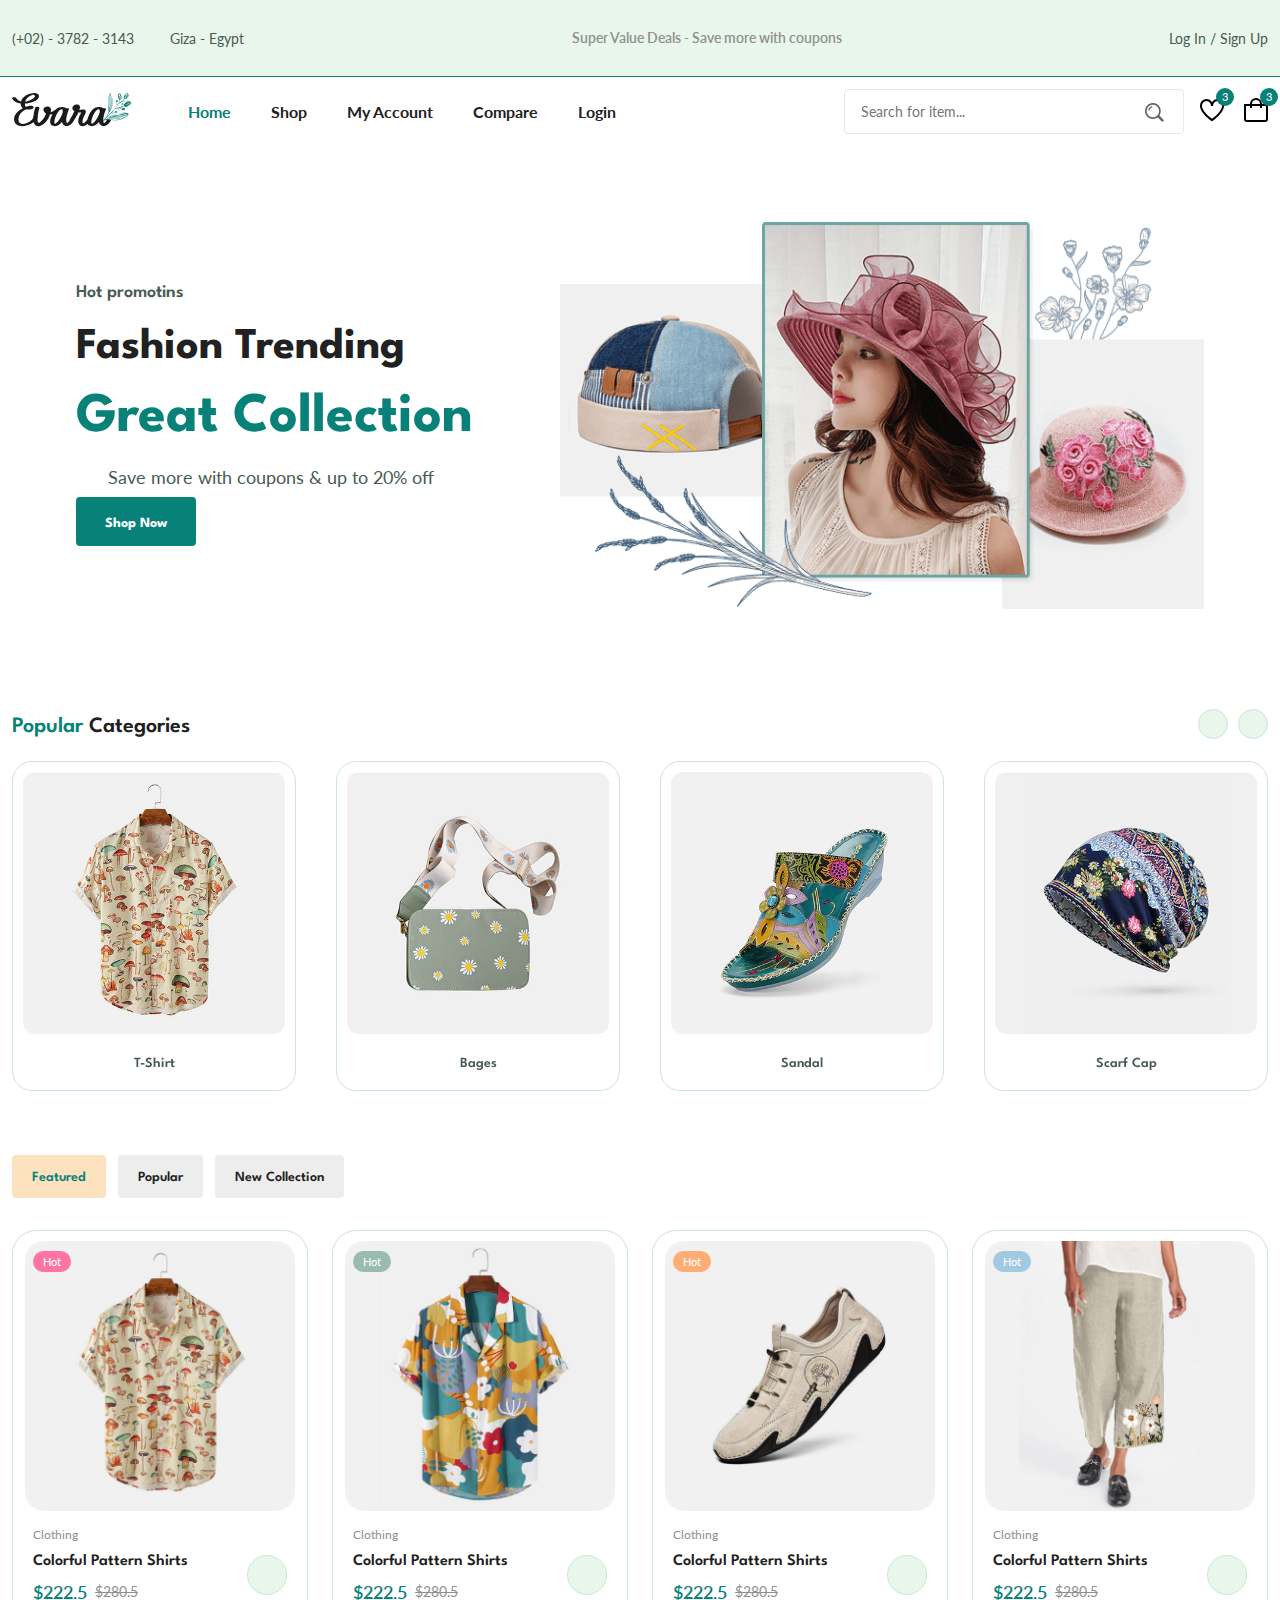
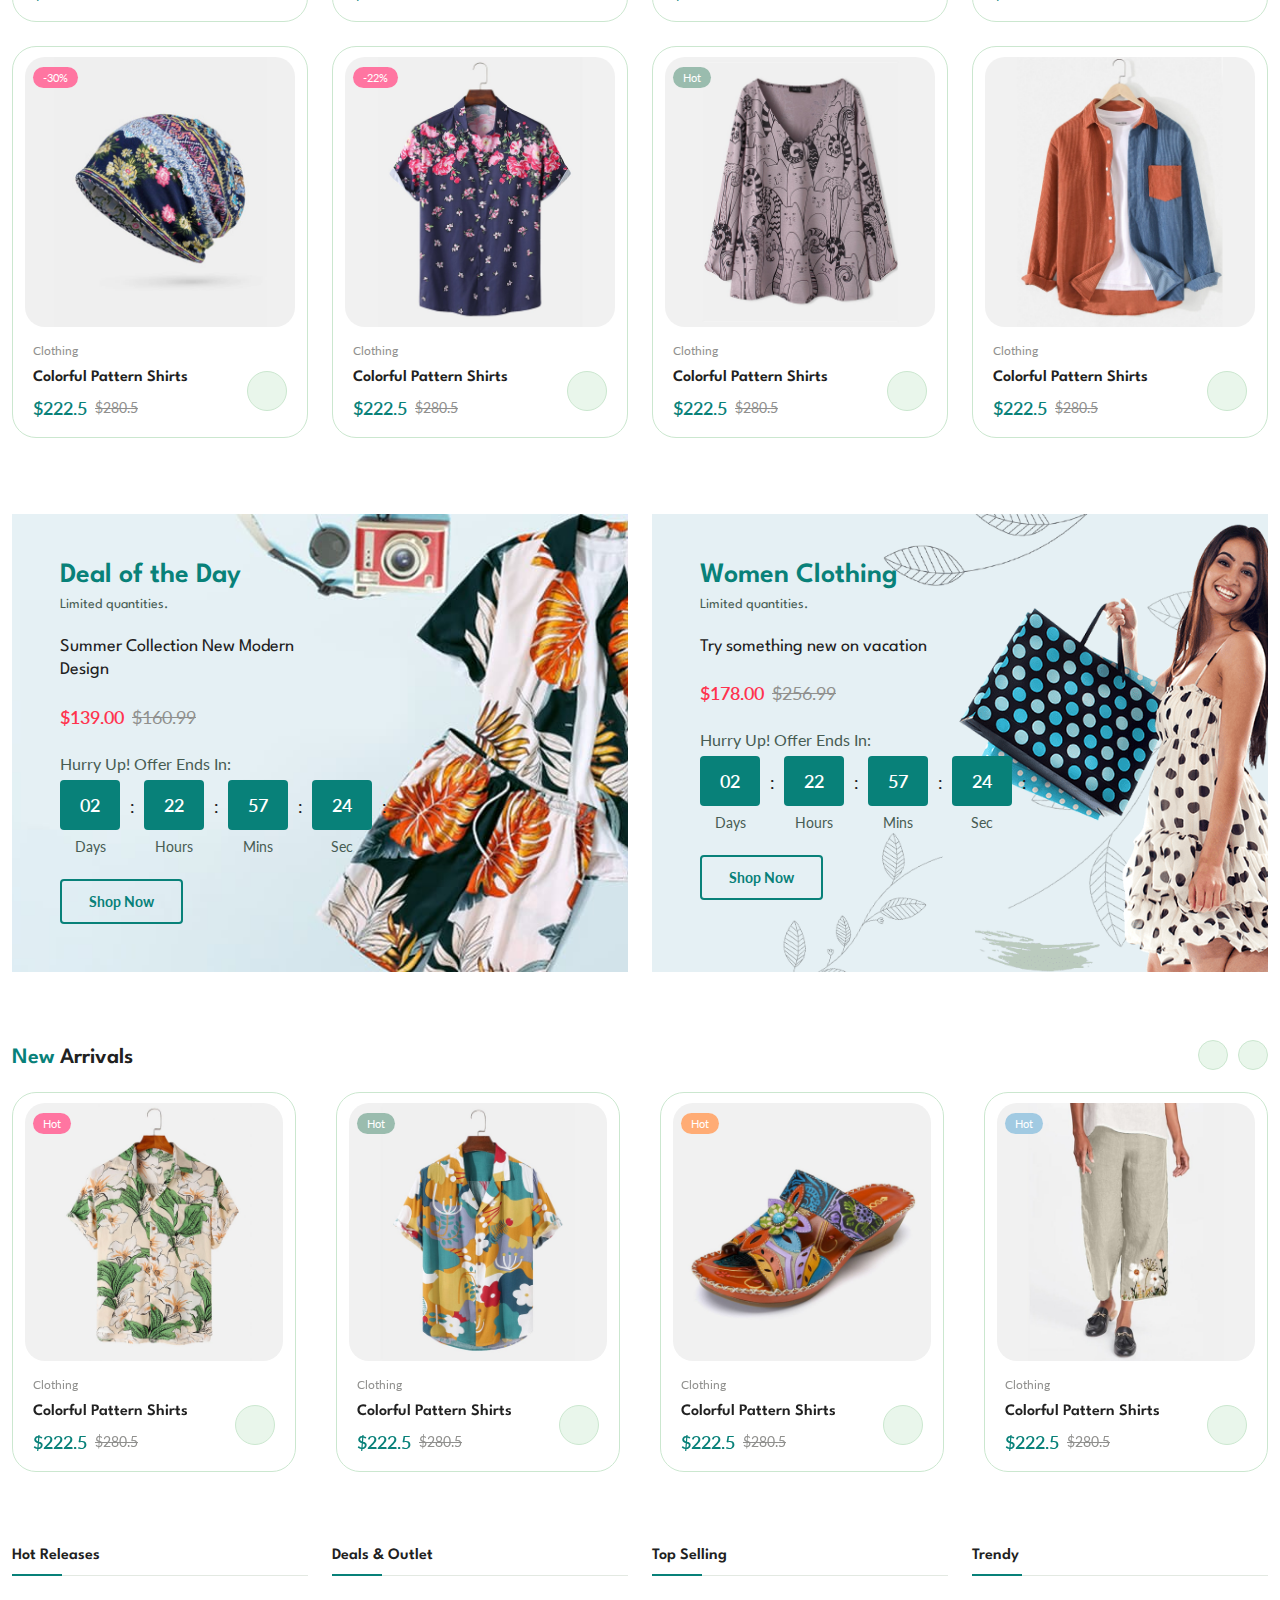
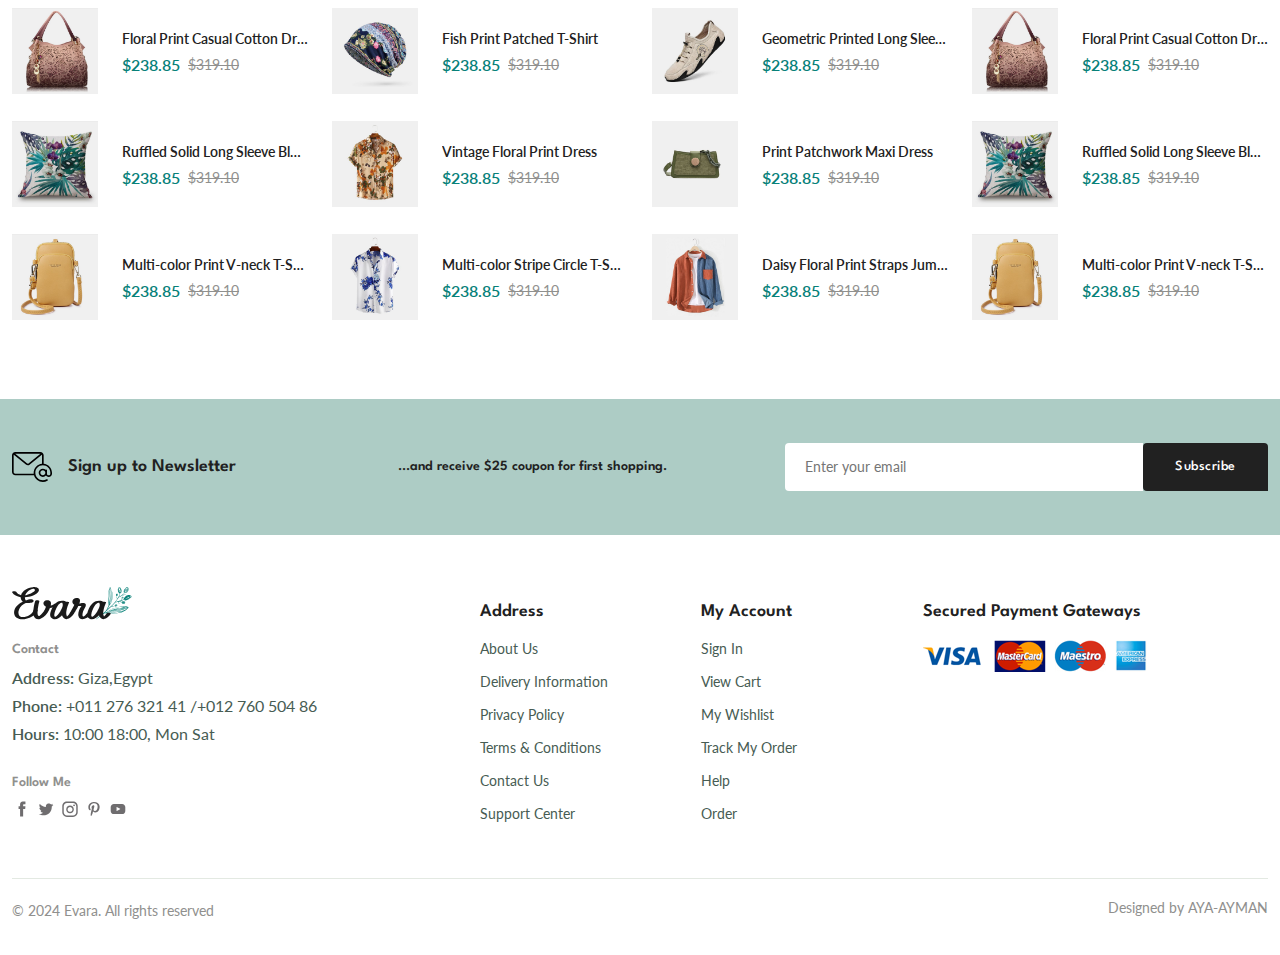
==== commit 3219fee6: "update" ====
--- a/index.html
+++ b/index.html
@@ -70,7 +70,7 @@
             </li>
 
             <li class="nav-item">
-              <a href="login-register.html" class="nav-link">Longin</a>
+              <a href="login-register.html" class="nav-link">Login</a>
             </li>
           </ul>
 
--- a/assets/css/styles.css
+++ b/assets/css/styles.css
@@ -101,6 +101,11 @@
   border: none;
   outline: none;
 }
+table{
+  width: 100%;  
+  border-collapse: collapse;
+}
+
 /*=============== REUSABLE CSS CLASSES ===============*/
 .container {
   max-width: 1320px;
@@ -144,6 +149,18 @@
   color: var(--text-color-light);
   font-size: var(--small-font-size);
   text-decoration: line-through;
+}
+.form {
+row-gap: 1rem;
+}
+.form__group {
+grid-template-columns: repeat(2, 1fr);
+gap: 1rem;
+}
+.textarea {
+height: 200px;
+padding-block: 1rem;
+resize: none;
 }
 
 /*=============== HEADER & NAV ===============*/
@@ -306,6 +323,11 @@
   height: 40px;
   line-height: 36px;
 }
+.flex{
+display: flex;
+align-items: center;
+column-gap: 0.5rem;
+}
 
 /*=============== CATEGORIES ===============*/
 .categories {
@@ -927,8 +949,215 @@
 }
 
 /*=============== DETAILS INFO & REVIEWS ===============*/
+.detail-tabs {
+display: flex;
+column-gap: 1.75rem;
+margin-bottom: 3rem;
+}
+.detail-tab {
+font-family: var(--second-font);
+font-size: var(--large-font-size);
+font-weight: var(--weight-600);
+cursor: pointer;
+}
+.detail-tab.active-tab {
+color: var(--first-color);
+}
+
+.detail-tab.active-tab {
+color: var(--first-color);
+}
+.details-tab-content:not(.active-tab) {
+display: none;
+}
+.info-table tr th,
+.info-table tr td{
+border: 1px solid var(--border-color-alt);
+padding: 0.625rem 1.25rem;
+}
+.info-table tr th {
+font-weight: var(--weight-500);
+text-align: left;
+}
+.info-table tr td {
+color: var(--text-color-light);
+}
+.reviews-container {
+padding-bottom: 3rem;
+row-gap: 1.25rem;
+}
+.review-single{
+border-bottom: 1px solid var(--border-color-alt);
+padding-bottom: 1.25rem;
+display: flex;
+align-items: flex-start;
+column-gap: 1.5rem;
+}
+.review-single:last-child {
+padding-bottom: 3rem;
+}
+.review-img {
+width: 70px;
+border-radius: 50%;
+margin-bottom: 0.5rem;
+}
+.review-title {
+font-size: var(--tiny-font-size);
+}
+.review-data {
+width: calc(100% - 94px);
+}
+.review-description{
+margin-bottom: 0.5rem;
+}
+.review-rating {
+color: hsl(42, 100%, 50%);
+margin-bottom: 0.25rem;  
+}
+.review-rating,
+.review-date {
+font-size: var(--small-font-size);
+}
+.review-form-title {
+font-size: var(--large-font-size);
+margin-bottom: 1rem;
+}
+.rate-product {
+margin-bottom: 2rem;
+}
 
 /*=============== CART ===============*/
+.table-container {
+overflow-x: auto;
+}
+.table{
+table-layout: fixed;
+margin-bottom: 2rem;
+}
+.table tr {
+border-top: 1px solid var(--border-color-alt);
+}
+.table tr:last-child {
+border-bottom: 1px solid var(--border-color-alt);
+}
+.table tr th:nth-child(1),
+.table tr td:nth-child(1) {
+width: 216px;
+}
+.table tr th:nth-child(2),
+.table tr td:nth-child(2) {
+width: 400px;
+}
+.table tr th:nth-child(3),
+.table tr td:nth-child(3) {
+width: 108px;
+}
+.table tr th:nth-child(4),
+.table tr td:nth-child(4) {
+width: 220px;
+}
+.table tr th:nth-child(5),
+.table tr td:nth-child(5) {
+width: 200px;
+}
+.table tr th:nth-child(6),
+.table tr td:nth-child(6) {
+width: 152px;
+}
+.table-img {
+width: 80px;
+}
+.table tr th,
+.table tr td {
+padding: 0.5rem;
+text-align: center;
+}
+.table-title,
+.table-description,
+.table-price,
+.table-subtotal,
+.table-trash,
+.table-stock {
+font-size: var(--small-font-size);
+}
+.table-title,
+.table-stock {
+color: var(--first-color);
+}
+.table-description {
+max-width: 250px;
+margin-inline: auto;
+}
+.table-trash {
+color: var(--text-color-light);
+}
+.cart-actions {
+display: flex;
+justify-content: flex-end;
+gap: 0.75rem;
+margin-top: 1.5rem;
+}
+.divider {
+position: relative;
+text-align: center;
+margin-block: 3rem;
+}
+.divider::before {
+content: '';
+position: absolute;
+top: 50%;
+left: 0;
+width: 100%;
+border-top: 2px solid var(--border-color-alt);
+}
+.divider i {
+color: var(--text-color-light);
+background-color: var(--body-color);
+font-size: 1.25rem;
+padding-inline: 1.25rem; 
+position: relative;
+z-index: 10;
+}
+.cart-group {
+grid-template-columns: repeat(2, 1fr);
+align-items: flex-start;
+}
+.cart-shipping .section-title,
+.cart-coupon .section-title,
+.cart-total .section-title {
+font-size: var(--large-font-size);
+margin-bottom: 1rem;
+}
+.cart-coupon {
+margin-top: 3rem;
+}
+.coupon-form .form-group {
+  align-items: center;
+}
+.cart-total {
+border: 1px solid var(--border-color-alt);
+border-radius: 0.25rem;
+padding: 1.75rem;
+}
+.cart-total-table {
+margin-bottom: 1rem;
+}
+.cart-total-table tr td {
+border: 1px solid var(--border-color-alt);
+padding: 0.75rem 0.5rem;
+width: 50%;
+}
+.cart-total-title {
+font-size: var(--small-font-size);
+}
+.cart-total-price {
+color: var(--first-color);
+font-weight: var(--weight-700);
+}
+.cart-total .btn {
+display: inline-flex;
+}
+  
 
 /*=============== CART OTHERS ===============*/
 
@@ -939,6 +1168,16 @@
 /*=============== COMPARE ===============*/
 
 /*=============== LOGIN & REGISTER ===============*/
+.login-register-container {
+grid-template-columns: repeat(2, 1fr);
+align-items: flex-start;
+}
+.login,
+.register {
+border: 1px solid var(--border-color-alt);
+padding: 2rem;
+border-radius: 0.5rem;
+}
 
 /*=============== ACCOUNTS ===============*/
 
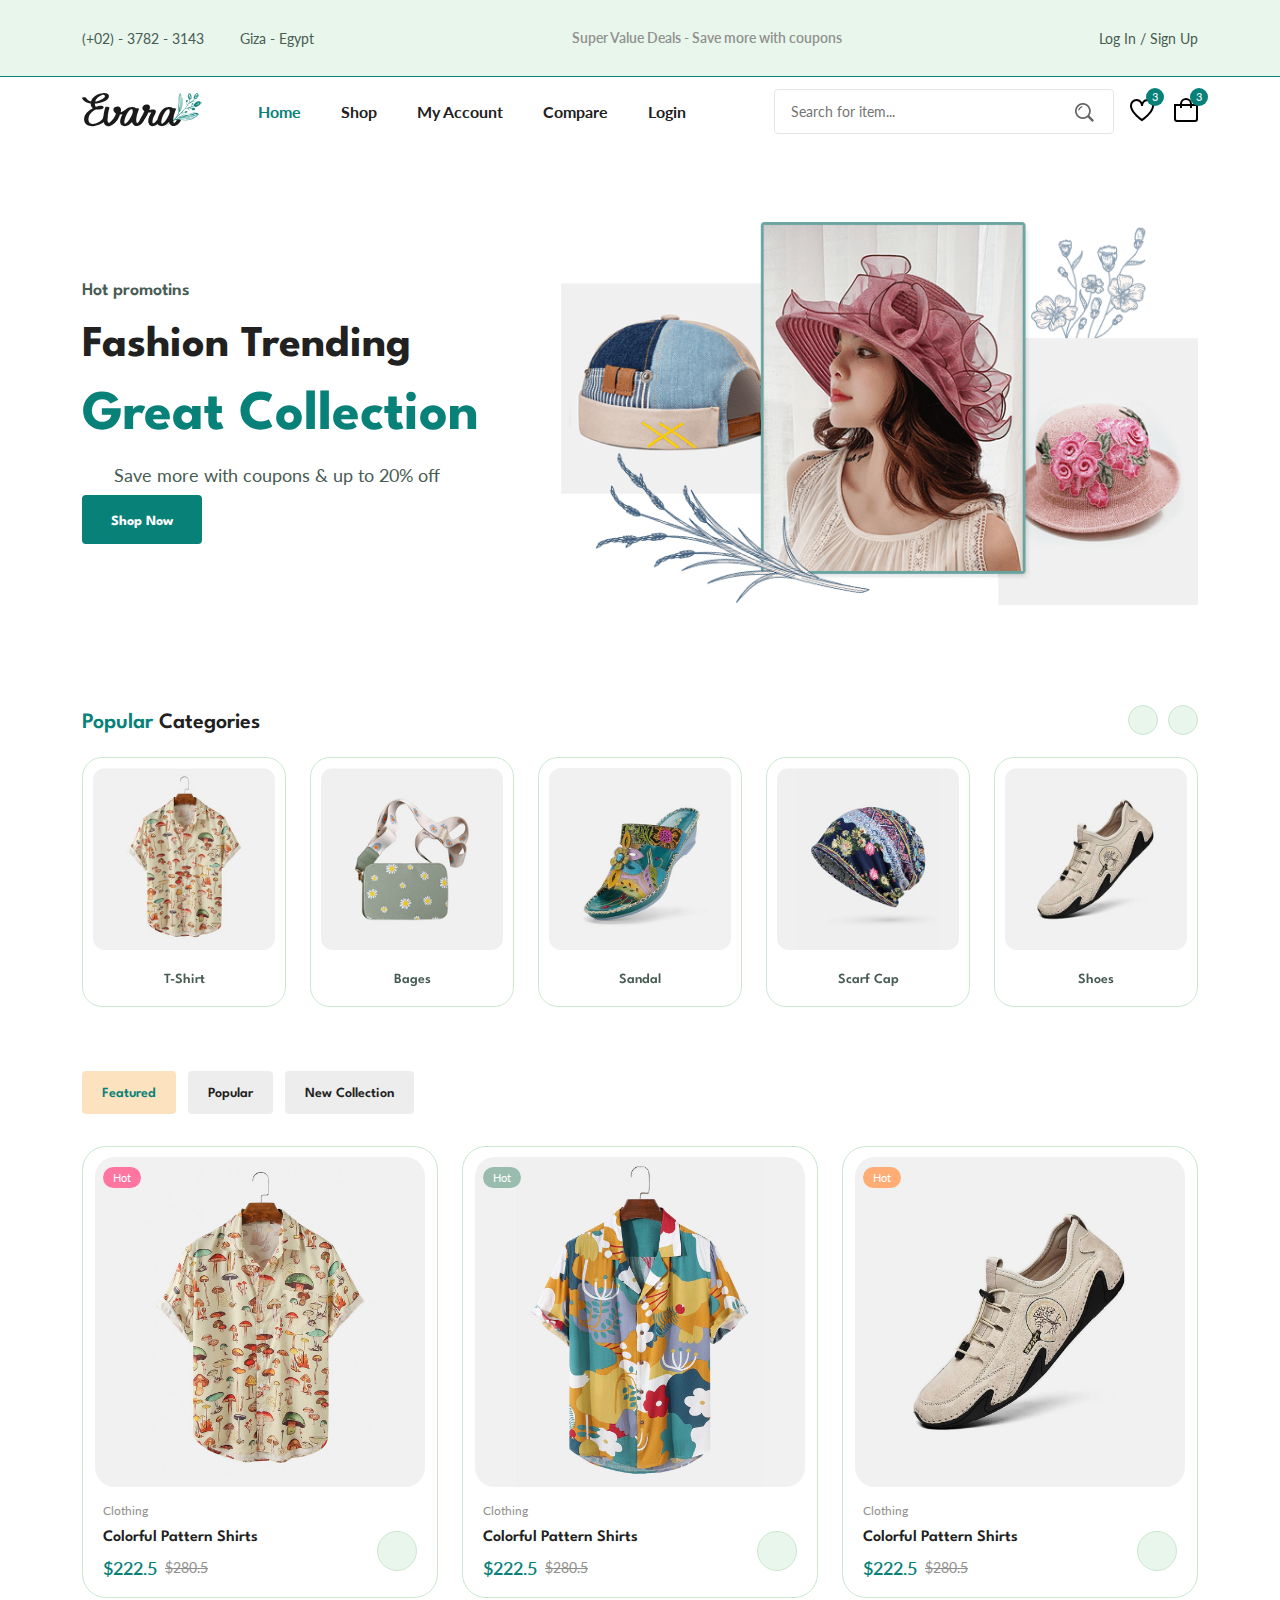
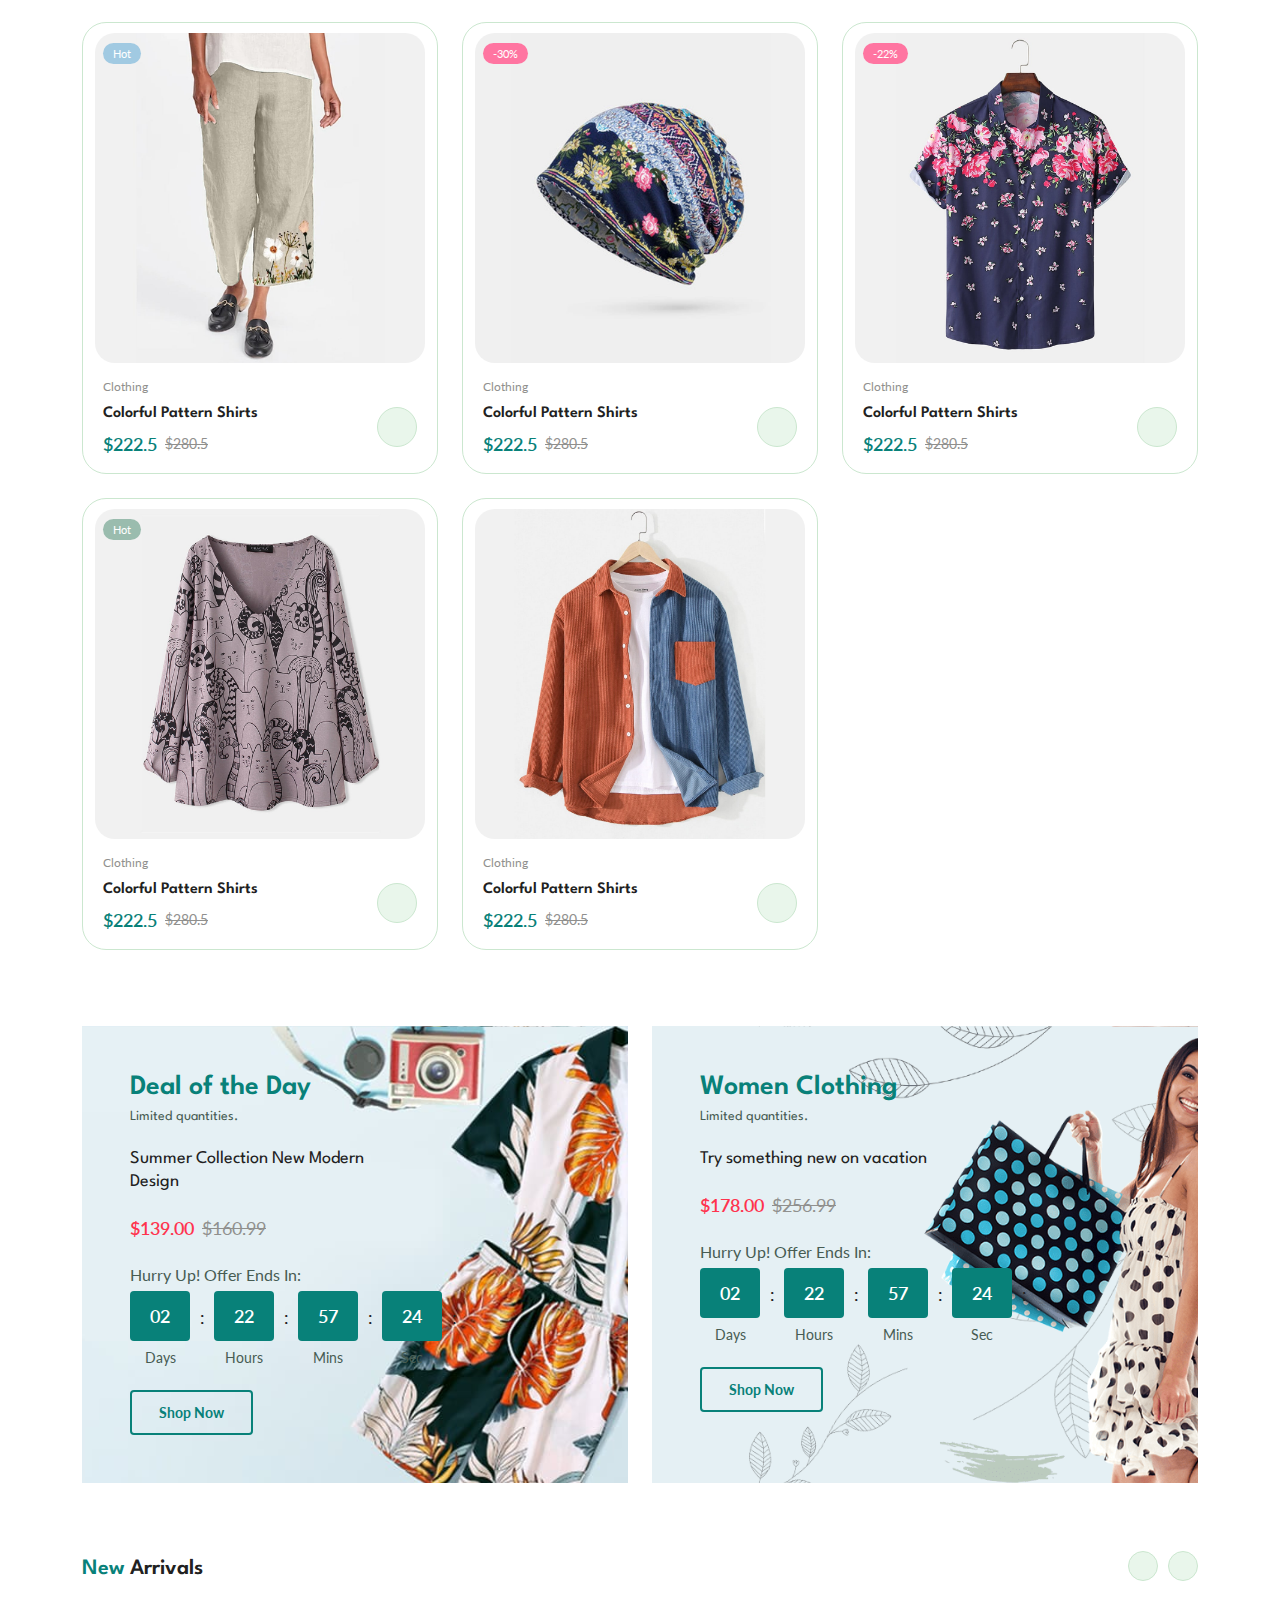
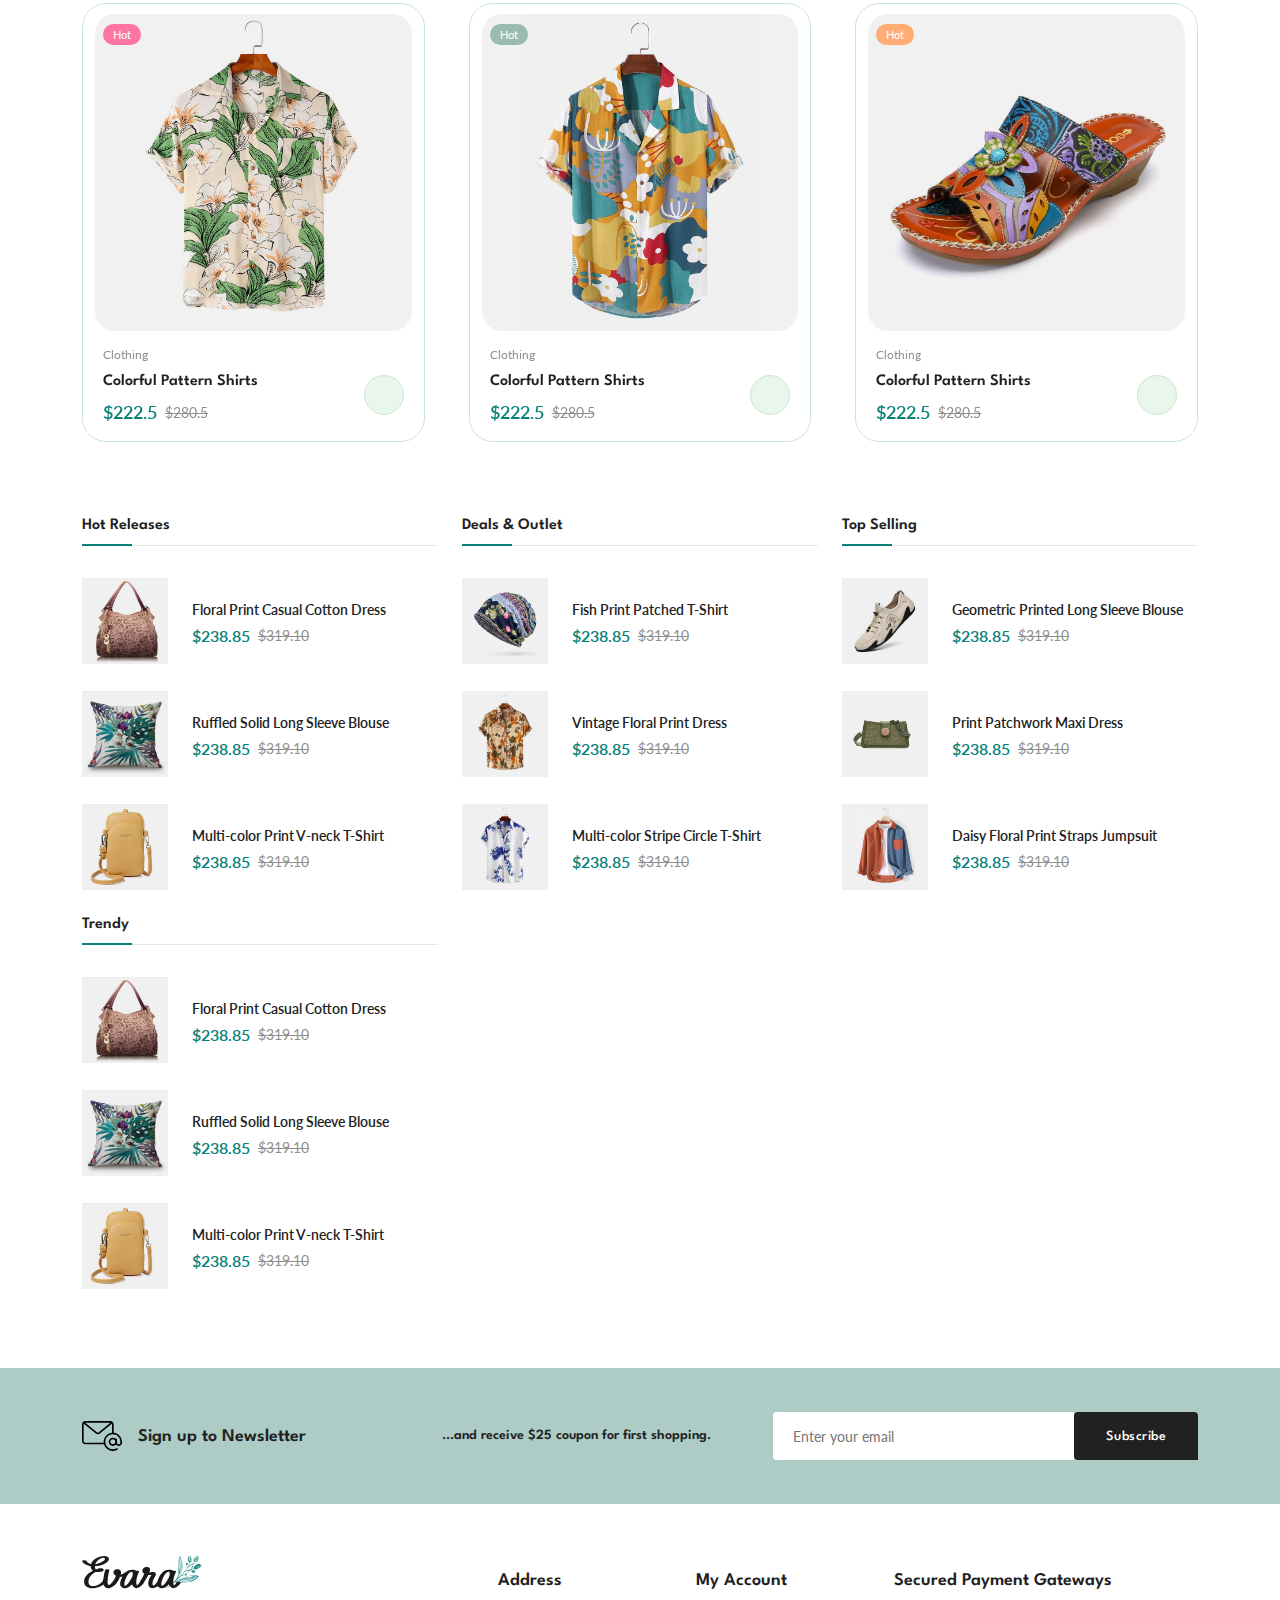
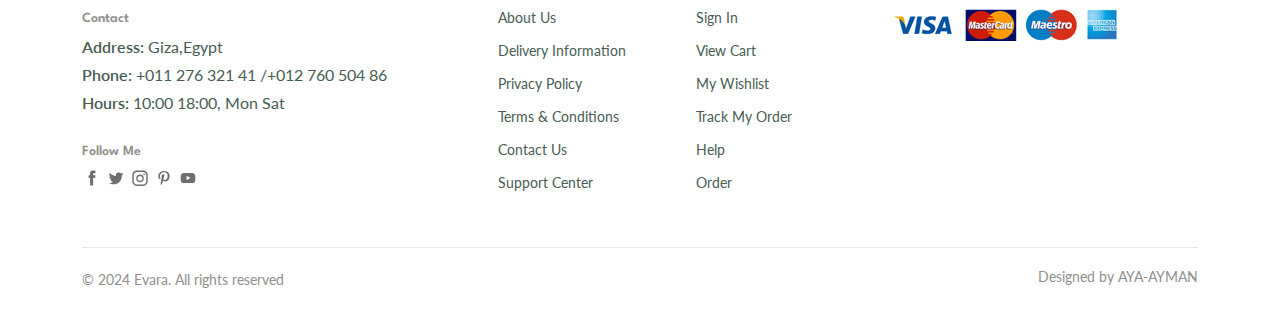
==== commit 49bf8252: "up" ====
--- a/index.html
+++ b/index.html
@@ -52,6 +52,16 @@
         /></a>
 
         <div class="nav-menu" id="nav-menu">
+          <div class="nav-menu-top">
+            <a href="index.html" class="nav-menu-logo">
+              <img src="assets/img/logo.svg" alt="" />
+            </a>
+
+            <div class="nav-close" id="nav-close">
+              <i class="fi fi-rs-cross-small"></i>
+            </div>
+          </div>
+
           <ul class="nav-list">
             <li class="nav-item">
               <a href="index.html" class="nav-link active-link">Home</a>
@@ -97,6 +107,10 @@
             ><img src="assets/img/icon-cart.svg" alt="" />
             <span class="count">3</span></a
           >
+
+          <div class="header-action-btn nav-toggle" id="nav-toggle">
+            <img src="assets/img/menu-burger.svg" alt="" />
+          </div>
         </div>
       </nav>
     </header>
--- a/assets/css/styles.css
+++ b/assets/css/styles.css
@@ -44,16 +44,16 @@
 /* Responsive typography */
 @media screen and (max-width: 1200px) {
   :root {
-    --big-font-size: ;
-    --h1-font-size: ;
-    --h2-font-size: ;
-    --h3-font-size: ;
-    --h4-font-size: ;
-    --large-font-size: ;
-    --normal-font-size: ;
-    --small-font-size: ;
-    --smaller-font-size: ;
-    --tiny-font-size: ;
+    --big-font-size: 2.25rem;
+    --h1-font-size: 2rem;
+    --h2-font-size: 1.375rem;
+    --h3-font-size: 1.25rem;
+    --h4-font-size: 1.125rem;
+    --large-font-size: 1rem;
+    --normal-font-size: 0.9375rem;
+    --small-font-size: 0.8125rem;
+    --smaller-font-size: 0.6875rem;
+    --tiny-font-size: 0.625rem;
   }
 }
 
@@ -153,7 +153,7 @@
 .form {
 row-gap: 1rem;
 }
-.form__group {
+.form-group {
 grid-template-columns: repeat(2, 1fr);
 gap: 1rem;
 }
@@ -253,6 +253,10 @@
   border-radius: 50%;
   text-align: center;
   font-size: var(--tiny-font-size);
+}
+.nav-menu-top,
+.nav-toggle{
+display: none;
 }
 
 /* Active link */
@@ -379,7 +383,8 @@
 /*=============== PRODUCTS ===============*/
 .tab-btns {
   display: flex;
-  column-gap: 0.75rem;
+  flex-wrap: wrap;
+  gap: 0.75rem;
   margin-bottom: 2rem;
 }
 .tab-btn {
@@ -707,6 +712,7 @@
 font-family: var(--second-font);
 font-size: var(--small-font-size);
 font-weight: var(--weight-600);
+text-align: center;
 }
 .newsletter-form {
 display: flex;
@@ -1093,6 +1099,7 @@
 }
 .cart-actions {
 display: flex;
+flex-wrap: wrap;
 justify-content: flex-end;
 gap: 0.75rem;
 margin-top: 1.5rem;
@@ -1164,8 +1171,78 @@
 /*=============== WISHLIST ===============*/
 
 /*=============== CHECKOUT ===============*/
+.checkout-container {
+grid-template-columns: repeat(2, 1fr);
+}
+.checkout-group:nth-child(2) {
+border: 1px solid var(--border-color-alt);
+padding: 2rem;
+border-radius: 0.5rem;
+}
+.checkout-group.section-title {
+font-size: var(--large-font-size);
+}
+.checkout-title {
+font-size: var(--small-font-size);
+}
+.order-table tr th,
+.order-table tr td {
+border: 1px solid var(--border-color-alt);
+padding: .5rem;
+text-align: center;
+}
+.order-table tr th {
+color: var(--title-color);
+font-size: var(--small-font-size);
+}
+.order-img {
+width: 80px;
+}
+.table-quantity,
+.order-subtitle {
+font-size: var(--small-font-size);
+}
+.order-grand-total {
+color: var(--first-color);
+font-size: var(--large-font-size);
+font-weight: var(--weight-700);
+}
+.payment-methods {
+margin-block: 2.5rem 2.75rem;
+}
+.payment-title {
+margin-bottom: 1.5rem;
+}
+.payment-option {
+margin-bottom: 1rem;
+}
+.payment-input {
+accent-color: var(--first-color);
+}
+.payment-label {
+font-size: var(--small-font-size);
+}
 
 /*=============== COMPARE ===============*/
+.compare-table tr th,
+.compare-table tr td {
+padding: 0.5rem;
+border: 1px solid var(--border-color-alt);
+}
+.compare-table tr th {
+color: var(--text-color-light);
+font-size: var(--small-font-size);
+}
+.compare-table tr td {
+text-align: center;
+}
+.comapre-colors {
+justify-content: center;
+}
+.table-weight,
+.table-dimension {
+font-size: var(--small-font-size);
+}
 
 /*=============== LOGIN & REGISTER ===============*/
 .login-register-container {
@@ -1180,25 +1257,378 @@
 }
 
 /*=============== ACCOUNTS ===============*/
+.accounts-container {
+grid-template-columns: 4fr 8fr;
+}
+.account-tabs {
+border: 1px solid var(--border-color-alt);
+border-radius: 0.25rem;
+}
+.account-tab {
+padding: 1rem 2rem;
+color: var(--title-color);
+font-size: var(--small-font-size);
+display: flex;
+align-items: center;
+column-gap: .625rem;
+cursor: pointer;
+}
+.account-tab.active-tab {
+background-color: var(--first-color); 
+color: var(--body-color);
+}
+.account-tab:not(:last-child) {  
+border-bottom: 1px solid var(--border-color-alt);
+}
+.tab-content:not(.active-tab) {
+display: none;
+}
+.tab_content {
+border: 1px solid var(--border-color-alt);
+}
+.tab-header {
+background-color: var(--container-color);
+border-bottom: 1px solid var(--border-color-alt); padding: 1rem;
+font-size: var(--small-font-size);
+}
+.tab-body {
+padding: 1rem;
+}
+.placed-order-table tr th {
+color: var(--title-color);
+text-align: left;
+}
+.placed-order-table tr th,
+.placed-order-table tr td {
+border: 1px solid var(--border-color-alt);
+padding: 0.5rem;
+font-size: var(--small-font-size);
+}
+.view-order,
+.edit {
+color: var(--first-color);
+}
+.address {
+font-style: normal;
+font-size: var(--small-font-size);
+line-height: 1.5rem;
+}
+.city {
+margin-bottom: 0.25rem;
+}
+.edit {
+font-size: var(--small-font-size);
+}
+
 
 /*=============== BREAKPOINTS ===============*/
 /* For large devices */
 @media screen and (max-width: 1400px) {
+  .container {
+max-width: 1140px;
+}
+.products-container,
+.showcase-container {
+grid-template-columns: repeat(3, 1fr);
+}
+.accounts-container{
+  grid-template-columns: repeat(3, 9fr);
+}
 }
 
 @media screen and (max-width: 1200px) {
+  .container {
+    max-width: 960px;
+  }
+  .header-top { 
+    display: none;
+  }
+  .nav {
+    height: calc(var(--header-height) + 1.5rem); 
+  }
+  .nav-logo-img { 
+    width: 116px;
+  }
+  .nav-menu{
+    position: fixed;
+    right: -100%;
+    top: 0;
+    max-width: 400px;
+    width: 100%;
+    height: 100%;
+    padding: 1.25rem 2rem;
+    background-color: var(--body-color);
+    z-index: 100;
+    flex-direction: column;
+    align-items: flex-start;
+    row-gap: 2rem;
+    box-shadow: 0 0 15px hsla10, 0%, 0%, 0.1;
+    transition: all .25s var(--transition);
+}
+  .show-menu{
+    right: 0;
+  }
+  .nav-list{
+    order: 1;
+    flex-direction: column;
+    align-items: flex-start;
+    row-gap: 1.5rem;
+  }
+  .nav-link {
+    font-size: var(--large-font-size);
+  }
+  .header-search.form-input {
+    border-color: var(--first-color);
+  }
+  .nav-menu-top,
+  .nav-toggle{
+    display: flex;
+  }
+  .nav-menu-top {
+    align-items: center;  
+    justify-content: space-between;  
+    width: 100%;  
+    margin-bottom: 1.25rem;  
+  }  
+  .nav-menu-logo img {
+    width: 100px;  
+  }  
+  .nav-close {  
+    font-size: var(--h2-font-size);  
+    line-height: 1rem;  
+  }  
+  .header-action-btn img {    
+    width: 21px;
+  }
+  .home-container {
+    grid-template-columns: 5.5fr 6.5fr;  
+  }  
+  .countdown {  
+    column-gap: 1rem;  
+  }  
+  .countdown-period {  
+    width: 36px;  
+    height: 36px;  
+    line-height: 36px;  
+  }  
+  .countdown-amount::after {  
+    right: -30%;  
+    top: 14%;  
+  }
+  .swiper-button-next,  
+  .swiper-button-prev {   
+    top: -28px;
+    width: 26px;
+    height: 26px; 
+  }
+  .swiper-button-prev { 
+    right: 36px;
+
+  }
+  .account-tab {
+    padding: 0.75rem 1rem;
+  }  
+  .checkout-group:nth-child(2) { 
+    padding: 1.5rem;  
+  }  
+  .details-brand {  
+    margin-block: 0.75rem;
+  }
+  .details-price { 
+    padding-block: 0.75rem; 
+  }
+  .short-description { 
+    margin-bottom: 1.5rem;
+  }
+  .details-color { 
+    margin-block: 1.75rem 1.25rem;
+  }
+  .details-size { 
+    margin-bottom: 2.25rem;
+  }
+  .color-link{
+    width: 22px;
+    height: 22px;
+  }
+  .size-link {
+    padding: 0.375rem 0.625rem;
+  }  
+  .details-action {  
+    margin-bottom: 2.75rem;
+  }
 }
 
 /* For medium devices */
 @media screen and (max-width: 992px) {
+  .container {
+    max-width: 740px;  
+  }  
+  .home-container,  
+  .deals-container,  
+  .checkout-container,  
+  .newsletter-container,
+  .accounts-container,
+  .cart-group {  
+    grid-template-columns: 1fr;  
+  }  
+  .cart-group{
+    row-gap: 2.75rem;
+  }
+  .home-img {  
+    justify-self: center;  
+  }  
+  .btn { 
+    height: 45px;  
+    line-height: 45px;
+  }
+  .btn-md {
+    height: 42px;  
+    line-height: 39px;  
+  }
+  .btn-sm {
+    height: 38px;
+    line-height: 35px;
+  }  
+  .newsletter-description {
+    display: none;  
+  }  
+  .products-container,  
+  .showcase-container,  
+  .footer-container,
+  .details-container{  
+    grid-template-columns: repeat(2, 1fr);
+  }
+  .login,
+  .register {
+    padding: 1.25rem;
+  }
+  .table tr th:nth-child(1),
+  .table tr td:nth-child(1) {
+    width: 140px;
+  }
+  .table tr th:nth-child(2),
+  .table tr td:nth-child(2) {
+    width: 330px;
+  }
+  .table tr th:nth-child(3),
+  .table tr td:nth-child(3) {
+    width: 80px;
+  }
+  .table tr th:nth-child(4),
+  .table tr td:nth-child(4) {
+    width: 160px;
+  }
+  .table tr th:nth-child(5),
+  .table tr td:nth-child(5) {
+    width: 160px;
+  }
+  .table tr th:nth-child(6),
+  .table tr td:nth-child(6) {
+    width: 100px;
+  }  
 }
 
 @media screen and (max-width: 768px) {
+  .container {
+    max-width: 540px;  
+  }  
+  .products-container,  
+  .showcase-container,  
+  .footer-container, 
+  .login-register-container,  
+  .details_container {  
+    grid-template-columns: 100%;  
+  }  
+  .tab-header,  
+  .tab-body {  
+    padding: 0.75rem;  
+  }  
+  .compare-table tr td {
+    display: block;
+  }
 }
 
 /* For small devices */
 @media screen and (max-width: 576px) {
+  .category-item {
+    padding-bottom: 1rem;  
+  }  
+  .category-img {  
+    margin-bottom: 1rem;  
+  }  
+  .deals-item,  
+  .checkout-group:nth-child(2) { 
+    padding: 1.25rem;  
+  }  
+  .pagination {  
+    column-gap: 0.5rem;  
+    margin-top: 2.5rem;  
+  }  
+  .pagination-link{  
+    width: 30px;  
+    height: 30px;
+    line-height: 30px;
+  }
+  .placed-order-table th,
+  .order-table tr th {
+    display: none;
+  }
+  .placed-order-table tr td,
+  .order-table tr td,
+  .info-table tr td,
+  .info-table tr th {
+    display: block;
+  }
+  .form-group {
+    grid-template-columns: 1fr;
+  }
+  .cart-total {
+    padding: 1.25rem;
+  }
+  .payment-methods {
+    margin-block: 2.25rem 2.5rem;
+  }
+  .detail-tabs {
+    column-gap: 1.25rem; margin-bottom: 2.5rem;  
+  }  
+  .review-single {  
+    column-gap: 1rem;  
+  }  
+  .footer-title {  
+    margin-top: 0.25rem;  
+  }  
+  .footer-bottom{  
+    flex-direction: column;  
+    align-items: center;
+  }
 }
 
 @media screen and (max-width: 350px) {
-}
+  .action-btn { 
+    width: 36px; 
+    height: 36px; 
+    line-height: 38px;
+  }  
+  .cart-btn { 
+    bottom: 1.4rem; 
+    right: 1.25rem;  
+  }  
+  .showcase-item { 
+    column-gap: 1rem;  
+  }  
+  .showcase-img { 
+    width: 70px;  
+  }  
+  .showcase-content { 
+    width: calc(100% - 86px);
+  }
+  .swiper-button-next,
+  .swiper-button-prev {
+    display: none;
+  }
+  .compare-table tr th,
+  .cart-total-table tr td {
+    display: block;
+    width: 100%;
+  }
+}
